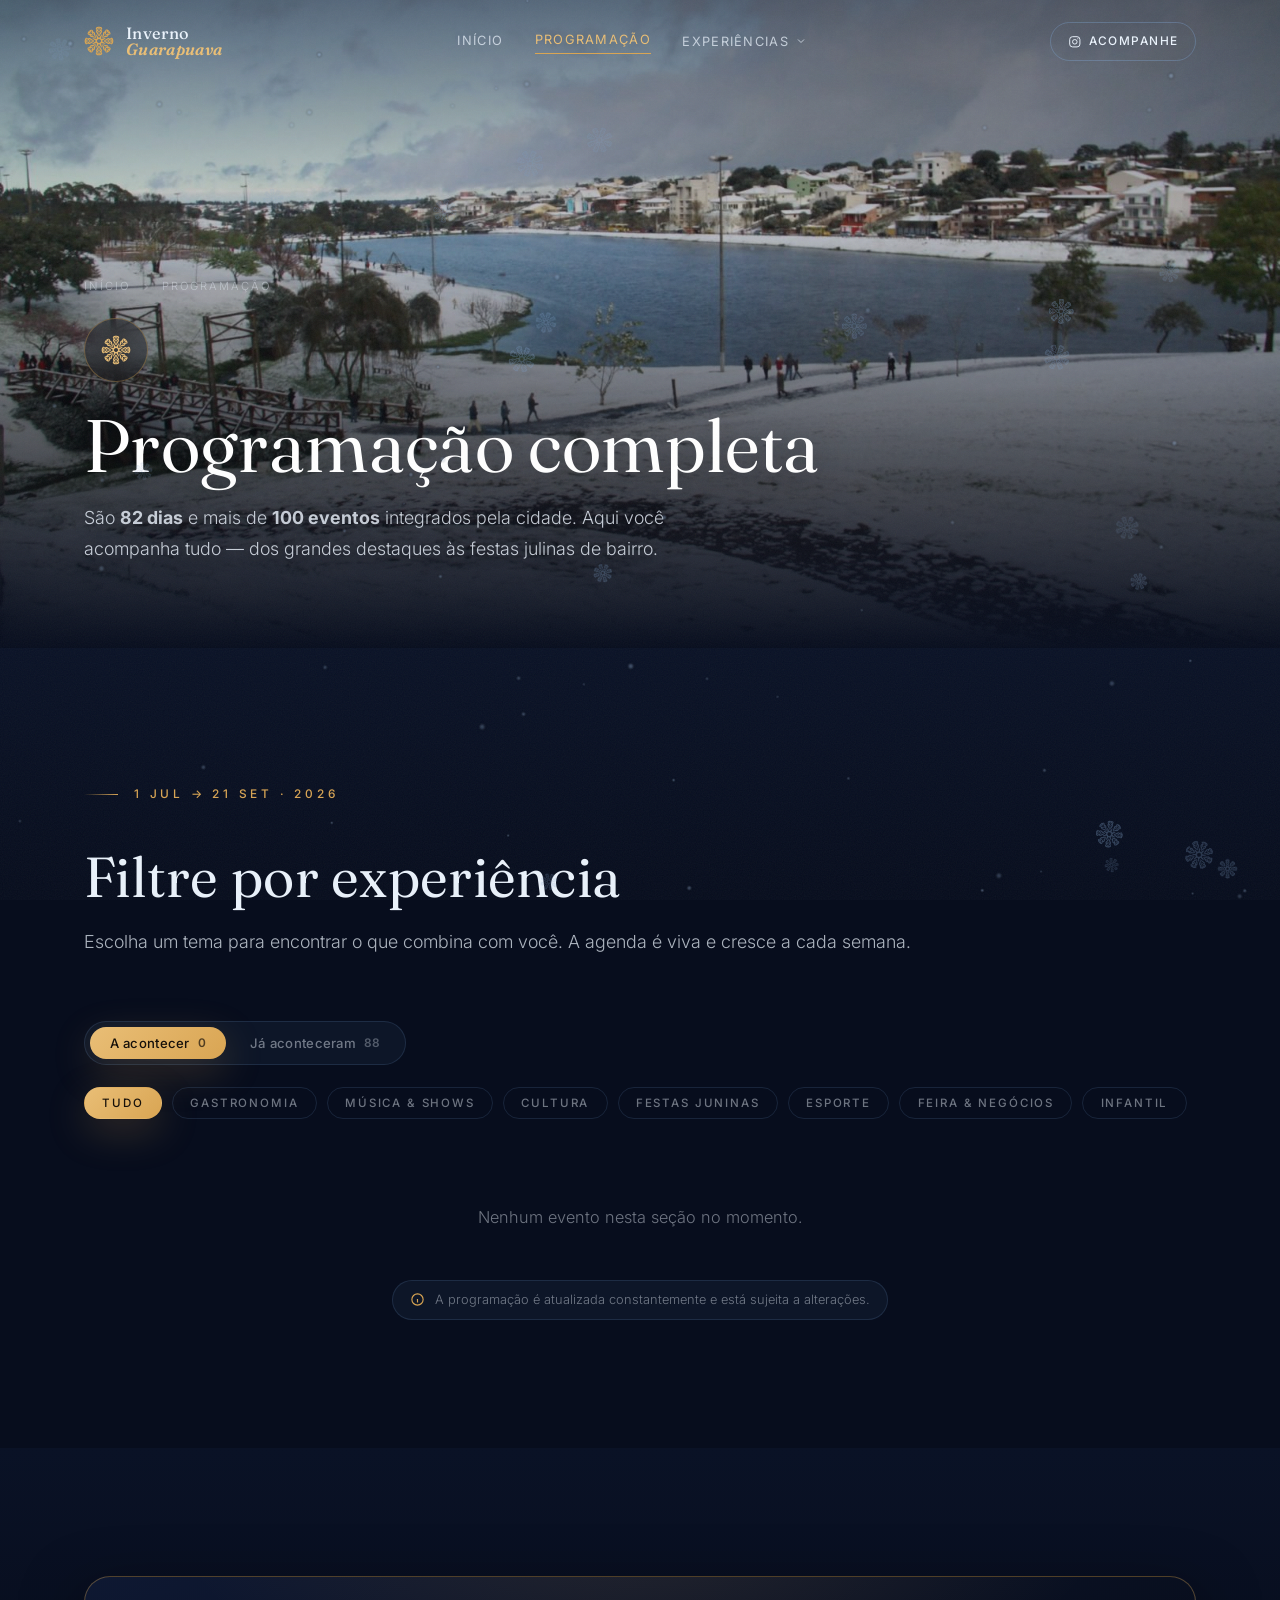
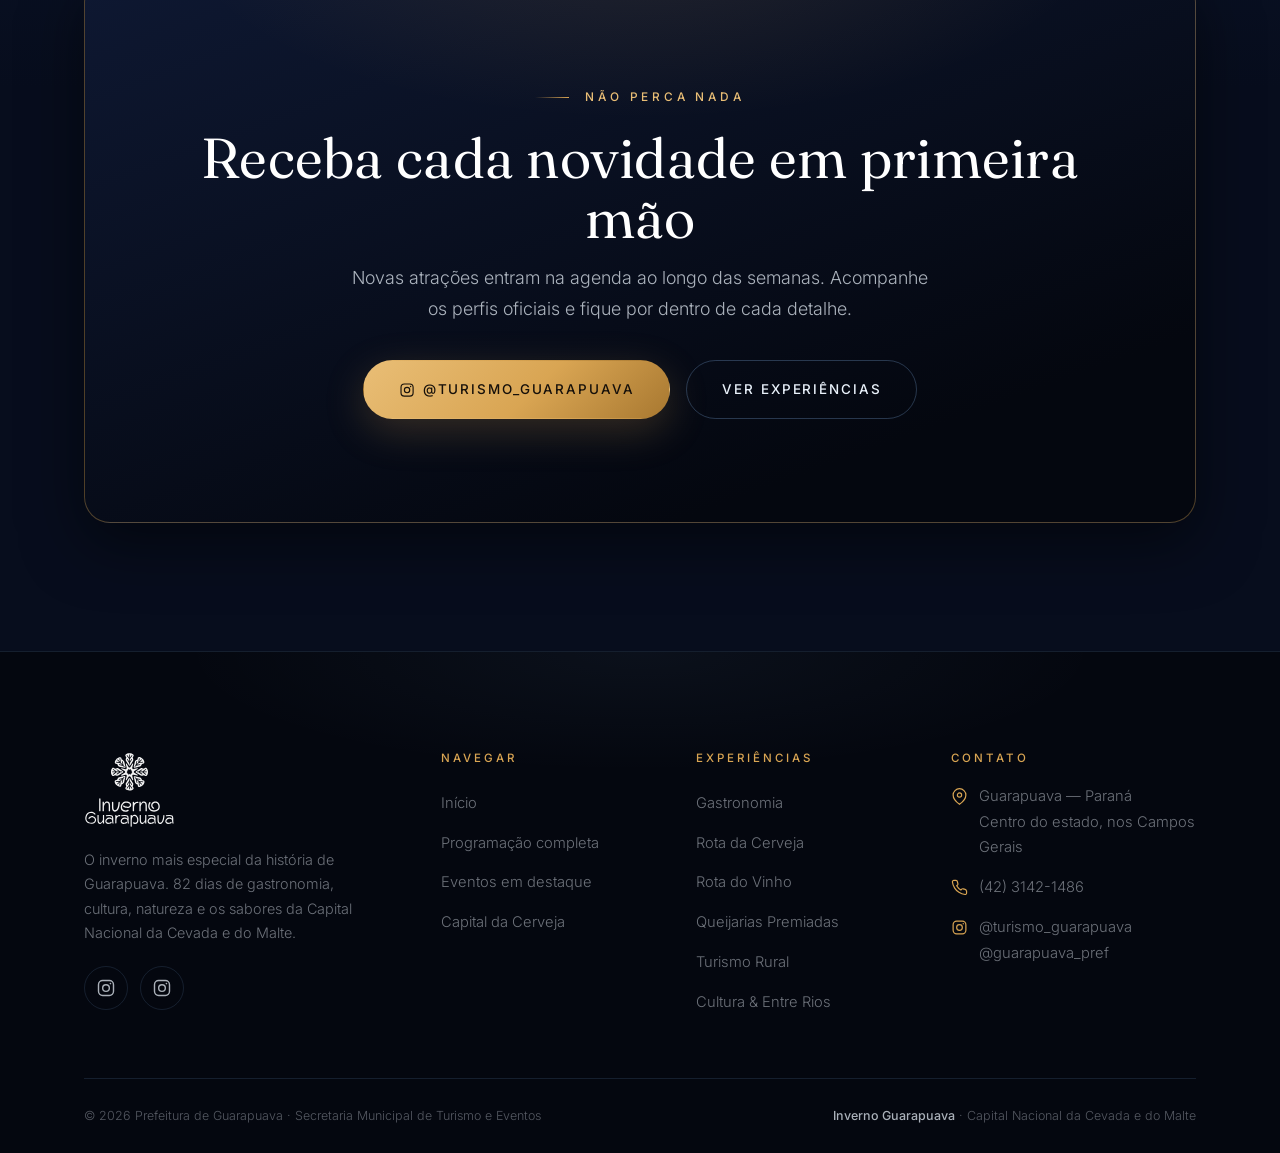
==== cronograma.html @ beda568d "Add files via upload" ====
<!DOCTYPE html>
<html lang="pt-BR">
<head>
<meta charset="UTF-8">
<meta name="viewport" content="width=device-width, initial-scale=1">
<title>Programação · Inverno Guarapuava 2026</title>
<meta name="description" content="A programação completa do Inverno Guarapuava 2026: 82 dias e +100 eventos de gastronomia, cerveja, música, cultura, esporte e festas julinas. De 1º de julho a 21 de setembro.">
<link rel="icon" type="image/png" href="assets/brand/favicon.png">
<link rel="apple-touch-icon" href="assets/brand/apple-touch-icon.png">
<link rel="preconnect" href="https://fonts.googleapis.com">
<link rel="preconnect" href="https://fonts.gstatic.com" crossorigin>
<link href="https://fonts.googleapis.com/css2?family=Fraunces:ital,opsz,wght@0,9..144,300..700;1,9..144,300..700&family=Inter:wght@300..600&display=swap" rel="stylesheet">
<link rel="stylesheet" href="assets/css/style.css">
</head>
<body data-page="cronograma">
<canvas id="snow" aria-hidden="true"></canvas>

<section class="subhero">
  <div class="bg"><img src="assets/img/hero-neve-lago.jpg" alt="Parque do Lago coberto de neve em Guarapuava"></div>
  <div class="watermark" aria-hidden="true"><span class="ic-mask" style="--m:url('../brand/snowflake-white.svg')"></span></div>
  <div class="container">
    <nav class="breadcrumb"><a href="index.html">Início</a><svg viewBox="0 0 24 24" fill="none" stroke="currentColor" stroke-width="2"><path d="M9 6l6 6-6 6"/></svg><span>Programação</span></nav>
    <div class="ic-badge"><span class="ic-mask" style="--m:url('../brand/snowflake-white.svg')"></span></div>
    <h1 class="reveal">Programação completa</h1>
    <p class="lead reveal d1">São <b>82 dias</b> e mais de <b>100 eventos</b> integrados pela cidade. Aqui você acompanha tudo — dos grandes destaques às festas julinas de bairro.</p>
  </div>
</section>

<section class="section bg-paper">
  <div class="container">
    <div class="head reveal" style="max-width:860px">
      <span class="kicker">1 jul → 21 set · 2026</span>
      <h2 class="section-title mt-s">Filtre por experiência</h2>
      <p class="lead mt-s">Escolha um tema para encontrar o que combina com você. A agenda é viva e cresce a cada semana.</p>
    </div>

    <style>
      .time-tabs{display:inline-flex;gap:5px;margin-bottom:22px;padding:5px;border:1px solid var(--line);border-radius:var(--r-pill);background:var(--glass)}
      .time-tabs button{font-family:var(--font-body);font-weight:500;font-size:.82rem;letter-spacing:.02em;padding:.62em 1.5em;border-radius:var(--r-pill);color:var(--ice-dim);transition:.3s var(--ease);display:inline-flex;align-items:center;gap:8px;white-space:nowrap}
      .time-tabs button:hover{color:var(--ice)}
      .time-tabs button.active{background:linear-gradient(135deg,var(--gold-bright),var(--gold));color:var(--gold-ink);box-shadow:var(--sh-gold)}
      .time-tabs button .cnt{font-size:.74rem;opacity:.7;font-weight:600}
      .crono-empty{display:none;text-align:center;color:var(--ice-dim);padding:48px 0 8px;font-size:1.02rem}
      .tag.t-live{background:rgba(127,203,164,.16);color:var(--pine);border-color:rgba(127,203,164,.5)}
      .tag.t-live::before{content:"";width:6px;height:6px;border-radius:50%;background:var(--pine);display:inline-block;margin-right:7px;vertical-align:middle;box-shadow:0 0 0 0 rgba(127,203,164,.6);animation:livePulse 2s infinite}
      @keyframes livePulse{0%{box-shadow:0 0 0 0 rgba(127,203,164,.5)}70%{box-shadow:0 0 0 7px rgba(127,203,164,0)}100%{box-shadow:0 0 0 0 transparent}}
      @media (max-width:560px){.time-tabs{display:flex;width:100%}.time-tabs button{flex:1;justify-content:center;padding:.7em .6em}}
      .circuito-grid{display:grid;grid-template-columns:repeat(auto-fill,minmax(258px,1fr));gap:14px;margin-top:6px}
      .circ-card{background:var(--glass);border:1px solid var(--line);border-radius:var(--r-md);padding:18px 20px;transition:.35s var(--ease)}
      .circ-card:hover{border-color:var(--line-gold);background:var(--glass-2);transform:translateY(-3px)}
      .circ-card h4{font-family:var(--font-display);font-weight:450;font-size:1.1rem;color:var(--ice);margin-bottom:11px}
      .circ-card .info{display:flex;flex-direction:column;gap:7px;font-size:.8rem;color:var(--ice-dim);line-height:1.4}
      .circ-card .info span{display:flex;gap:8px;align-items:flex-start}
      .circ-card .info svg{width:14px;height:14px;color:var(--gold);flex:none;margin-top:2px}
    </style>

    <div class="time-tabs" role="tablist" aria-label="Filtrar por período">
      <button class="active" data-when="upcoming">A acontecer <span class="cnt"></span></button>
      <button data-when="past">Já aconteceram <span class="cnt"></span></button>
    </div>

    <div class="filters reveal">
      <button class="active" data-cat="all">Tudo</button>
      <button data-cat="gastronomia">Gastronomia</button>
      <button data-cat="musica">Música &amp; Shows</button>
      <button data-cat="cultura">Cultura</button>
      <button data-cat="festa-julina">Festas Juninas</button>
      <button data-cat="esporte">Esporte</button>
      <button data-cat="feira">Feira &amp; Negócios</button>
      <button data-cat="infantil">Infantil</button>
    </div>

    <div class="events">

      <!-- ============ JUNHO ============ -->
      <div class="crono-month">
        <h3 class="month-sep reveal">Junho <span class="n">Pré-temporada</span></h3>

        <article class="event reveal" data-cat="cultura">
          <div class="date"><span class="d">27</span><span class="m">Jun</span><span class="rg">20h30</span></div>
          <div>
            <div class="tags"><span class="tag t-cultura">Cultura</span><span class="tag t-pago">Ingresso pago</span></div>
            <h3>Standup &amp; Mágica</h3>
            <p>Show de humor com mágica.</p>
            <div class="meta"><span><svg viewBox="0 0 24 24" fill="none" stroke="currentColor" stroke-width="1.8"><path d="M21 10c0 7-9 13-9 13s-9-6-9-13a9 9 0 0 1 18 0z"/><circle cx="12" cy="10" r="3"/></svg> Teatro Municipal</span><span><svg viewBox="0 0 24 24" fill="none" stroke="currentColor" stroke-width="1.8"><circle cx="12" cy="12" r="9"/><path d="M12 7v5l3 2"/></svg> 20h30 às 21h45</span></div>
          </div>
          <div class="go" aria-hidden="true"><svg viewBox="0 0 24 24" fill="none" stroke="currentColor" stroke-width="2"><path d="M5 12h14M13 6l6 6-6 6"/></svg></div>
        </article>

        <article class="event reveal" data-cat="cultura">
          <div class="date"><span class="d">28</span><span class="m">Jun</span><span class="rg">19h</span></div>
          <div>
            <div class="tags"><span class="tag t-cultura">Cultura</span><span class="tag t-pago">Ingresso pago · meia</span></div>
            <h3>Meu Brasil Brasileiro</h3>
            <p>Mostra de danças.</p>
            <div class="meta"><span><svg viewBox="0 0 24 24" fill="none" stroke="currentColor" stroke-width="1.8"><path d="M21 10c0 7-9 13-9 13s-9-6-9-13a9 9 0 0 1 18 0z"/><circle cx="12" cy="10" r="3"/></svg> Teatro Municipal</span><span><svg viewBox="0 0 24 24" fill="none" stroke="currentColor" stroke-width="1.8"><circle cx="12" cy="12" r="9"/><path d="M12 7v5l3 2"/></svg> 19h às 20h30</span></div>
          </div>
          <div class="go" aria-hidden="true"><svg viewBox="0 0 24 24" fill="none" stroke="currentColor" stroke-width="2"><path d="M5 12h14M13 6l6 6-6 6"/></svg></div>
        </article>

        <article class="event reveal" data-cat="cultura musica">
          <div class="date"><span class="d">30</span><span class="m">Jun</span><span class="rg">19h30</span></div>
          <div>
            <div class="tags"><span class="tag t-cultura">Cultura</span><span class="tag t-musica">Música</span><span class="tag t-gratis">Gratuito</span></div>
            <h3>Tributo a Chiquinha Gonzaga</h3>
            <p>Mostra de chorinho pela Orquestra de Câmara, em comemoração aos 8 anos do Teatro Municipal. Inscrição gratuita.</p>
            <div class="meta"><span><svg viewBox="0 0 24 24" fill="none" stroke="currentColor" stroke-width="1.8"><path d="M21 10c0 7-9 13-9 13s-9-6-9-13a9 9 0 0 1 18 0z"/><circle cx="12" cy="10" r="3"/></svg> Teatro Municipal</span><span><svg viewBox="0 0 24 24" fill="none" stroke="currentColor" stroke-width="1.8"><circle cx="12" cy="12" r="9"/><path d="M12 7v5l3 2"/></svg> 19h30 às 20h30</span></div>
          </div>
          <div class="go" aria-hidden="true"><svg viewBox="0 0 24 24" fill="none" stroke="currentColor" stroke-width="2"><path d="M5 12h14M13 6l6 6-6 6"/></svg></div>
        </article>
      </div>

      <!-- ============ JULHO ============ -->
      <div class="crono-month">
        <h3 class="month-sep reveal">Julho <span class="n">Abertura da temporada</span></h3>

        <article class="event reveal" data-cat="cultura">
          <div class="date"><span class="d">2</span><span class="m">Jul</span><span class="rg">19h</span></div>
          <div>
            <div class="tags"><span class="tag t-cultura">Cultura</span><span class="tag t-cultura">Exposição</span></div>
            <h3>Abertura dos Museus Satélites</h3>
            <p>Encontro dos Museus e das Bibliotecas, com museus renomados em Guarapuava. A exposição permanece por seis meses (8h–12h e 13h30–17h30).</p>
            <div class="meta"><span><svg viewBox="0 0 24 24" fill="none" stroke="currentColor" stroke-width="1.8"><path d="M21 10c0 7-9 13-9 13s-9-6-9-13a9 9 0 0 1 18 0z"/><circle cx="12" cy="10" r="3"/></svg> Sala do Antigo Fórum</span><span><svg viewBox="0 0 24 24" fill="none" stroke="currentColor" stroke-width="1.8"><circle cx="12" cy="12" r="9"/><path d="M12 7v5l3 2"/></svg> 19h às 21h</span></div>
          </div>
          <div class="go" aria-hidden="true"><svg viewBox="0 0 24 24" fill="none" stroke="currentColor" stroke-width="2"><path d="M5 12h14M13 6l6 6-6 6"/></svg></div>
        </article>

        <article class="event reveal" data-cat="cultura">
          <div class="date"><span class="d">2</span><span class="m">Jul</span><span class="rg">a 02 dez</span></div>
          <div>
            <div class="tags"><span class="tag t-cultura">Exposição</span><span class="tag t-gratis">Gratuito</span></div>
            <h3>Exposição Museu da Imagem e do Som do Paraná</h3>
            <p>Embarque em uma viagem pela memória, pela cultura e pelo audiovisual paranaense. Uma experiência que valoriza a história, preserva memórias e aproxima o público do rico patrimônio cultural do nosso Estado.</p>
            <div class="meta"><span><svg viewBox="0 0 24 24" fill="none" stroke="currentColor" stroke-width="1.8"><circle cx="12" cy="12" r="9"/><path d="M12 7v5l3 2"/></svg> 8h às 17h</span></div>
          </div>
          <div class="go" aria-hidden="true"><svg viewBox="0 0 24 24" fill="none" stroke="currentColor" stroke-width="2"><path d="M5 12h14M13 6l6 6-6 6"/></svg></div>
        </article>

        <article class="event feat reveal" data-cat="gastronomia musica">
          <div class="date"><span class="d">3</span><span class="m">Jul</span><span class="rg">a 5 jul</span></div>
          <div>
            <div class="tags"><span class="tag feat-pill">Destaque</span><span class="tag t-gastro">Gastronomia</span><span class="tag t-musica">Música</span></div>
            <h3>Festival Gastronômico</h3>
            <p>As comidas de inverno no centro da festa, com muita música. De 3 a 5 de julho.</p>
            <div class="meta"><span><svg viewBox="0 0 24 24" fill="none" stroke="currentColor" stroke-width="1.8"><path d="M21 10c0 7-9 13-9 13s-9-6-9-13a9 9 0 0 1 18 0z"/><circle cx="12" cy="10" r="3"/></svg> Centro de Eventos Cidade dos Lagos</span><span><svg viewBox="0 0 24 24" fill="none" stroke="currentColor" stroke-width="1.8"><circle cx="12" cy="12" r="9"/><path d="M12 7v5l3 2"/></svg> 08h às 22h</span></div>
          </div>
          <div class="go" aria-hidden="true"><svg viewBox="0 0 24 24" fill="none" stroke="currentColor" stroke-width="2"><path d="M5 12h14M13 6l6 6-6 6"/></svg></div>
        </article>

        <article class="event reveal" data-cat="festa-julina">
          <div class="date"><span class="d">3</span><span class="m">Jul</span></div>
          <div>
            <div class="tags"><span class="tag t-festa">Festas Juninas</span></div>
            <h3>Festas Juninas nas escolas</h3>
            <ul class="fj-list">
              <li><b>E. M. Bilíngue</b><span class="pl">festa interna · 09h</span></li>
              <li><b>E. M. Profª Benedita dos Santos</b><span class="pl">13h</span></li>
            </ul>
          </div>
        </article>

        <article class="event reveal" data-cat="feira">
          <div class="date"><span class="d">4</span><span class="m">Jul</span><span class="rg">+datas</span></div>
          <div>
            <div class="tags"><span class="tag t-feira">Feira &amp; Negócios</span></div>
            <h3>Atelier e Brechó Irisdelfane</h3>
            <p>Brechó de roupas femininas, calçados, acessórios e bijuterias. Também em 18/06, 25/06, 01/08, 08/08, 15/08 e 22/08.</p>
            <div class="meta"><span><svg viewBox="0 0 24 24" fill="none" stroke="currentColor" stroke-width="1.8"><path d="M21 10c0 7-9 13-9 13s-9-6-9-13a9 9 0 0 1 18 0z"/><circle cx="12" cy="10" r="3"/></svg> Parque do Lago</span><span><svg viewBox="0 0 24 24" fill="none" stroke="currentColor" stroke-width="1.8"><circle cx="12" cy="12" r="9"/><path d="M12 7v5l3 2"/></svg> 10h às 19h</span></div>
          </div>
          <div class="go" aria-hidden="true"><svg viewBox="0 0 24 24" fill="none" stroke="currentColor" stroke-width="2"><path d="M5 12h14M13 6l6 6-6 6"/></svg></div>
        </article>

        <article class="event reveal" data-cat="festa-julina">
          <div class="date"><span class="d">4</span><span class="m">Jul</span></div>
          <div>
            <div class="tags"><span class="tag t-festa">Festas Julinas</span></div>
            <h3>Festas Juninas nas escolas</h3>
            <ul class="fj-list">
              <li><b>E. M. Irene Guimarães Pupo</b><span class="pl">13h</span></li>
              <li><b>CMEI Santa Terezinha</b><span class="pl">Salão da Igreja Dom Bosco · 13h30</span></li>
              <li><b>E. M. Prof. Francisco Contini</b><span class="pl">13h</span></li>
              <li><b>E. M. do Campo Lidia Scheidt Curi</b><span class="pl">10h às 17h</span></li>
              <li><b>E. M. Dom Bosco</b><span class="pl">13h30</span></li>
              <li><b>E. M. Sebastião Claro de Quadros</b><span class="pl">13h</span></li>
              <li><b>Escola Enoch Tavares</b><span class="pl">13h</span></li>
              <li><b>E. M. Antonio Lustosa de Oliveira</b><span class="pl">13h</span></li>
              <li><b>CMEI Emília Dominico</b><span class="pl">13h</span></li>
            </ul>
          </div>
        </article>

        <article class="event reveal" data-cat="festa-julina">
          <div class="date"><span class="d">5</span><span class="m">Jul</span></div>
          <div>
            <div class="tags"><span class="tag t-festa">Festas Juninas</span></div>
            <h3>Festas Juninas nas escolas</h3>
            <ul class="fj-list">
              <li><b>E. M. Capitão Wagner</b><span class="pl">Salão da Igreja Divino Espírito Santo · 12h30</span></li>
              <li><b>E. M. do Campo Professor Maack</b><span class="pl">13h</span></li>
              <li><b>E. M. Francisco Peixoto de Lacerda Werneck</b><span class="pl">10h</span></li>
              <li><b>E. M. Carolina G. Franco</b><span class="pl">13h</span></li>
            </ul>
          </div>
        </article>

        <article class="event reveal" data-cat="festa-julina">
          <div class="date"><span class="d">6</span><span class="m">Jul</span></div>
          <div>
            <div class="tags"><span class="tag t-festa">Festas Juninas</span></div>
            <h3>Festas Juninas nas escolas</h3>
            <ul class="fj-list">
              <li><b>CMEI Repinho</b><span class="pl">festa interna · horário de atendimento</span></li>
            </ul>
          </div>
        </article>

        <article class="event reveal" data-cat="festa-julina">
          <div class="date"><span class="d">8</span><span class="m">Jul</span></div>
          <div>
            <div class="tags"><span class="tag t-festa">Festas Juninas</span></div>
            <h3>Festas Juninas nas escolas</h3>
            <ul class="fj-list">
              <li><b>E. M. Profª Dirce Terezinha Jaeger</b><span class="pl">07h30–11h30 e 13h–17h</span></li>
              <li><b>E. M. Profª Elcidia de Santa Maria Pereira</b><span class="pl">13h às 17h</span></li>
              <li><b>Escola Sofia Horst</b><span class="pl">festa interna · 13h30–16h30</span></li>
              <li><b>Escola Dalila H. Teixeira</b><span class="pl">festa interna</span></li>
            </ul>
          </div>
        </article>

        <article class="event reveal" data-cat="festa-julina">
          <div class="date"><span class="d">9</span><span class="m">Jul</span></div>
          <div>
            <div class="tags"><span class="tag t-festa">Festas Juninas</span></div>
            <h3>Festas Juninas nas escolas</h3>
            <ul class="fj-list">
              <li><b>CMEI Prof. Ondina do Belém</b><span class="pl">13h30</span></li>
              <li><b>E. M. Gabriel Hugo Rios</b><span class="pl">festa interna · à tarde</span></li>
              <li><b>E. M. São José</b><span class="pl">manhã 08h e tarde 13h</span></li>
              <li><b>Escola General Eurico Gaspar Dutra</b><span class="pl">Seguão · 08h e 13h</span></li>
              <li><b>Escola Hildegard Burjan</b><span class="pl">manhã 07h30 e tarde 13h</span></li>
              <li><b>Escola Manoel Moreira de Campos</b><span class="pl">13h30</span></li>
              <li><b>E. M. Prof. Pedro Itararé</b><span class="pl">13h</span></li>
              <li><b>Escola Prof. Ruy Virmond Marques</b><span class="pl">13h30</span></li>
            </ul>
          </div>
        </article>

        <article class="event reveal" data-cat="festa-julina">
          <div class="date"><span class="d">10</span><span class="m">Jul</span></div>
          <div>
            <div class="tags"><span class="tag t-festa">Festas Juninas</span></div>
            <h3>Festas Juninas nas escolas</h3>
            <ul class="fj-list">
              <li><b>CMEI João Paulo II</b><span class="pl">13h30</span></li>
              <li><b>CMEI Prof. Márcia Isabel Martinez Jacomel</b><span class="pl">Espaço Cidadão, ao lado da escola Carlita · 13h</span></li>
              <li><b>CMEI Professora Dorotil</b><span class="pl">13h</span></li>
              <li><b>CMEI Professora Laura Pacheco Bastos</b><span class="pl">13h30</span></li>
              <li><b>CMEI Xarquinho / Paulo Freire</b><span class="pl">13h</span></li>
              <li><b>Escola Conrado de Oliveira</b><span class="pl">13h</span></li>
            </ul>
          </div>
        </article>

        <article class="event reveal" data-cat="esporte cultura">
          <div class="date"><span class="d">10</span><span class="m">Jul</span><span class="rg">a 12 jul</span></div>
          <div>
            <div class="tags"><span class="tag t-cultura">Turismo</span><span class="tag t-esporte">Motociclismo</span><span class="tag t-pago">Pago (para motociclistas)</span></div>
            <h3>2º Encontro Internacional Harley-Davidson</h3>
            <p>Motociclistas de diversas regiões se reúnem em um fim de semana de integração, turismo e entretenimento: recepção aos participantes, confraternizações, passeio motociclístico, almoço e visita ao FECIN — Festival de Cervejas de Inverno, além de atrações musicais, com a Country Night com Japa Country e o show da banda Velhas Virgens. Encerramento no domingo, com a despedida dos participantes. Participação mediante inscrição, com acesso à programação e brindes exclusivos.</p>
            <div class="meta"><span><svg viewBox="0 0 24 24" fill="none" stroke="currentColor" stroke-width="1.8"><path d="M21 10c0 7-9 13-9 13s-9-6-9-13a9 9 0 0 1 18 0z"/><circle cx="12" cy="10" r="3"/></svg> Guarapuava</span><span><svg viewBox="0 0 24 24" fill="none" stroke="currentColor" stroke-width="1.8"><circle cx="12" cy="12" r="9"/><path d="M12 7v5l3 2"/></svg> 10 a 12 de julho</span></div>
          </div>
          <div class="go" aria-hidden="true"><svg viewBox="0 0 24 24" fill="none" stroke="currentColor" stroke-width="2"><path d="M5 12h14M13 6l6 6-6 6"/></svg></div>
        </article>

        <article class="event reveal" data-cat="musica cultura">
          <div class="date"><span class="d">10</span><span class="m">Jul</span><span class="rg">19h</span></div>
          <div>
            <div class="tags"><span class="tag t-musica">Música</span><span class="tag t-cultura">Cultura</span><span class="tag t-cultura">Militar</span><span class="tag t-gratis">Gratuito</span></div>
            <h3>Centenário 26º GAC — Apresentação Musical</h3>
            <p>Apresentação musical com bandas da 5ª DE e da 15ª Bda Inf Mec, em comemoração aos 100 anos do 26º GAC. Trajes necessários — militares do Exército Brasileiro: 5º Z1; outras forças/auxiliares: uniforme correspondente; civis: passeio/inverno.</p>
            <div class="meta"><span><svg viewBox="0 0 24 24" fill="none" stroke="currentColor" stroke-width="1.8"><path d="M21 10c0 7-9 13-9 13s-9-6-9-13a9 9 0 0 1 18 0z"/><circle cx="12" cy="10" r="3"/></svg> Teatro Municipal Marina Karam Primak</span><span><svg viewBox="0 0 24 24" fill="none" stroke="currentColor" stroke-width="1.8"><circle cx="12" cy="12" r="9"/><path d="M12 7v5l3 2"/></svg> 19h</span></div>
          </div>
          <div class="go" aria-hidden="true"><svg viewBox="0 0 24 24" fill="none" stroke="currentColor" stroke-width="2"><path d="M5 12h14M13 6l6 6-6 6"/></svg></div>
        </article>

        <article class="event reveal" data-cat="cultura">
          <div class="date"><span class="d">11</span><span class="m">Jul</span><span class="rg">10h30</span></div>
          <div>
            <div class="tags"><span class="tag t-cultura">Cultura</span><span class="tag t-cultura">Militar</span><span class="tag t-gratis">Gratuito</span></div>
            <h3>Centenário 26º GAC — Cerimônia de Formatura</h3>
            <p>Cerimônia de formatura em comemoração aos 100 anos do 26º GAC. Trajes necessários — militares do Exército Brasileiro: 9º B2; outras forças/auxiliares: uniforme correspondente; civis: esporte.</p>
            <div class="meta"><span><svg viewBox="0 0 24 24" fill="none" stroke="currentColor" stroke-width="1.8"><path d="M21 10c0 7-9 13-9 13s-9-6-9-13a9 9 0 0 1 18 0z"/><circle cx="12" cy="10" r="3"/></svg> Pátio Marechal Mallet — 26º GAC</span><span><svg viewBox="0 0 24 24" fill="none" stroke="currentColor" stroke-width="1.8"><circle cx="12" cy="12" r="9"/><path d="M12 7v5l3 2"/></svg> 10h30</span></div>
          </div>
          <div class="go" aria-hidden="true"><svg viewBox="0 0 24 24" fill="none" stroke="currentColor" stroke-width="2"><path d="M5 12h14M13 6l6 6-6 6"/></svg></div>
        </article>

        <article class="event reveal" data-cat="festa-julina">
          <div class="date"><span class="d">11</span><span class="m">Jul</span></div>
          <div>
            <div class="tags"><span class="tag t-festa">Festas Julinas</span></div>
            <h3>Festas Juninas nas escolas</h3>
            <ul class="fj-list">
              <li><b>Escola Maria de Jesus Taques</b><span class="pl">13h30</span></li>
              <li><b>CMEI Elza Rosa Carollo Silvestri</b><span class="pl">Bairro 2000 · 13h</span></li>
              <li><b>CMEI João Maria de Agostinho</b><span class="pl">Rua Saturnino Varela, 631 · 13h30</span></li>
              <li><b>CMEI Princesinha</b><span class="pl">Salão da Igreja Sant'Ana · 13h30</span></li>
              <li><b>CMEI Retiro Feliz</b><span class="pl">Rua Profª Francisca Krzesinski, 5750 · 10h30</span></li>
              <li><b>E. M. Dr. Roberto Cunha e Silva</b><span class="pl">13h</span></li>
            </ul>
          </div>
        </article>

        <article class="event reveal" data-cat="festa-julina">
          <div class="date"><span class="d">11</span><span class="m">Jul</span><span class="rg">14h</span></div>
          <div>
            <div class="tags"><span class="tag t-festa">Festa Junina</span><span class="tag t-gratis">Beneficente</span></div>
            <h3>Festa Julina do 16º Batalhão da PM</h3>
            <p>Arrecadação de fundos para a formatura do CFP.</p>
            <div class="meta"><span><svg viewBox="0 0 24 24" fill="none" stroke="currentColor" stroke-width="1.8"><path d="M21 10c0 7-9 13-9 13s-9-6-9-13a9 9 0 0 1 18 0z"/><circle cx="12" cy="10" r="3"/></svg> Morro Alto</span><span><svg viewBox="0 0 24 24" fill="none" stroke="currentColor" stroke-width="1.8"><circle cx="12" cy="12" r="9"/><path d="M12 7v5l3 2"/></svg> 14h às 20h</span></div>
          </div>
          <div class="go" aria-hidden="true"><svg viewBox="0 0 24 24" fill="none" stroke="currentColor" stroke-width="2"><path d="M5 12h14M13 6l6 6-6 6"/></svg></div>
        </article>

        <article class="event feat reveal" data-cat="gastronomia musica">
          <div class="date"><span class="d">11</span><span class="m">Jul</span><span class="rg">e 12 jul</span></div>
          <div>
            <div class="tags"><span class="tag feat-pill">Destaque</span><span class="tag t-cerveja">Cerveja</span><span class="tag t-musica">Música</span></div>
            <h3>FECIN · Festival de Cervejas de Inverno</h3>
            <p>As cervejarias artesanais reunidas para celebrar a Capital Nacional da Cevada e do Malte. Estilos premiados e muita música. Dias 11 e 12 de julho.</p>
            <div class="meta"><span><svg viewBox="0 0 24 24" fill="none" stroke="currentColor" stroke-width="1.8"><path d="M21 10c0 7-9 13-9 13s-9-6-9-13a9 9 0 0 1 18 0z"/><circle cx="12" cy="10" r="3"/></svg> Centro de Eventos Cidade dos Lagos</span><span><svg viewBox="0 0 24 24" fill="none" stroke="currentColor" stroke-width="1.8"><circle cx="12" cy="12" r="9"/><path d="M12 7v5l3 2"/></svg> 15h à 00h</span></div>
          </div>
          <div class="go" aria-hidden="true"><svg viewBox="0 0 24 24" fill="none" stroke="currentColor" stroke-width="2"><path d="M5 12h14M13 6l6 6-6 6"/></svg></div>
        </article>

        <article class="event reveal" data-cat="musica infantil">
          <div class="date"><span class="d">11</span><span class="m">Jul</span><span class="rg">16h</span></div>
          <div>
            <div class="tags"><span class="tag t-musica">Música</span><span class="tag t-infantil">Infantil</span><span class="tag t-pago">Blueticket</span></div>
            <h3>Aventura Congelante — O Legado</h3>
            <p>Musical infantil. Ingresso solidário com 1 kg de alimento dá desconto.</p>
            <div class="meta"><span><svg viewBox="0 0 24 24" fill="none" stroke="currentColor" stroke-width="1.8"><path d="M21 10c0 7-9 13-9 13s-9-6-9-13a9 9 0 0 1 18 0z"/><circle cx="12" cy="10" r="3"/></svg> Anfiteatro da UTFPR — Cidade dos Lagos</span><span><svg viewBox="0 0 24 24" fill="none" stroke="currentColor" stroke-width="1.8"><circle cx="12" cy="12" r="9"/><path d="M12 7v5l3 2"/></svg> 16h às 17h30</span></div>
          </div>
          <div class="go" aria-hidden="true"><svg viewBox="0 0 24 24" fill="none" stroke="currentColor" stroke-width="2"><path d="M5 12h14M13 6l6 6-6 6"/></svg></div>
        </article>

        <article class="event reveal" data-cat="musica">
          <div class="date"><span class="d">11</span><span class="m">Jul</span><span class="rg">20h</span></div>
          <div>
            <div class="tags"><span class="tag t-musica">Música</span><span class="tag t-pago">Blueticket / Mantovani</span></div>
            <h3>Abba Experience</h3>
            <p>Tributo ao ABBA. Ingresso solidário com 1 kg de alimento dá desconto.</p>
            <div class="meta"><span><svg viewBox="0 0 24 24" fill="none" stroke="currentColor" stroke-width="1.8"><path d="M21 10c0 7-9 13-9 13s-9-6-9-13a9 9 0 0 1 18 0z"/><circle cx="12" cy="10" r="3"/></svg> Anfiteatro da UTFPR — Cidade dos Lagos</span><span><svg viewBox="0 0 24 24" fill="none" stroke="currentColor" stroke-width="1.8"><circle cx="12" cy="12" r="9"/><path d="M12 7v5l3 2"/></svg> 20h às 21h30</span></div>
          </div>
          <div class="go" aria-hidden="true"><svg viewBox="0 0 24 24" fill="none" stroke="currentColor" stroke-width="2"><path d="M5 12h14M13 6l6 6-6 6"/></svg></div>
        </article>

        <article class="event reveal" data-cat="esporte">
          <div class="date"><span class="d">12</span><span class="m">Jul</span><span class="rg">8h</span></div>
          <div>
            <div class="tags"><span class="tag t-esporte">Esporte</span><span class="tag t-pago">Inscrição R$ 80</span></div>
            <h3>2ª Corrida Santa Maria Run</h3>
            <p>Corrida de rua. 50% de desconto para 60+ e PCD; categoria Kids gratuita (70 vagas).</p>
            <div class="meta"><span><svg viewBox="0 0 24 24" fill="none" stroke="currentColor" stroke-width="1.8"><path d="M21 10c0 7-9 13-9 13s-9-6-9-13a9 9 0 0 1 18 0z"/><circle cx="12" cy="10" r="3"/></svg> Cidade dos Lagos</span><span><svg viewBox="0 0 24 24" fill="none" stroke="currentColor" stroke-width="1.8"><circle cx="12" cy="12" r="9"/><path d="M12 7v5l3 2"/></svg> 08h às 12h</span></div>
          </div>
          <div class="go" aria-hidden="true"><svg viewBox="0 0 24 24" fill="none" stroke="currentColor" stroke-width="2"><path d="M5 12h14M13 6l6 6-6 6"/></svg></div>
        </article>

        <article class="event reveal" data-cat="festa-julina">
          <div class="date"><span class="d">12</span><span class="m">Jul</span></div>
          <div>
            <div class="tags"><span class="tag t-festa">Festas Julinas</span></div>
            <h3>Festas Juninas nas escolas</h3>
            <ul class="fj-list">
              <li><b>E. M. Abílio Fabriciano de Oliveira</b><span class="pl">12h</span></li>
              <li><b>CMEI Izabel de Oliveira Pacheco</b><span class="pl">13h</span></li>
              <li><b>CMEI Julita Julia</b><span class="pl">13h</span></li>
              <li><b>E. M. Profª Carmen Teixeira Cordeiro</b><span class="pl">Pátio da Escola · 12h</span></li>
            </ul>
          </div>
        </article>

        <article class="event reveal" data-cat="cultura">
          <div class="date"><span class="d">13</span><span class="m">Jul</span><span class="rg">a 14 ago</span></div>
          <div>
            <div class="tags"><span class="tag t-cultura">Exposição</span><span class="tag t-gratis">Gratuito</span></div>
            <h3>Exposição Antigas Tecnologias</h3>
            <p>De 13 de julho a 14 de agosto, de segunda a sexta-feira. Entrada gratuita.</p>
            <div class="meta"><span><svg viewBox="0 0 24 24" fill="none" stroke="currentColor" stroke-width="1.8"><path d="M21 10c0 7-9 13-9 13s-9-6-9-13a9 9 0 0 1 18 0z"/><circle cx="12" cy="10" r="3"/></svg> Rua Visconde de Guarapuava, 288 — Centro</span><span><svg viewBox="0 0 24 24" fill="none" stroke="currentColor" stroke-width="1.8"><circle cx="12" cy="12" r="9"/><path d="M12 7v5l3 2"/></svg> 09h às 18h</span></div>
          </div>
          <div class="go" aria-hidden="true"><svg viewBox="0 0 24 24" fill="none" stroke="currentColor" stroke-width="2"><path d="M5 12h14M13 6l6 6-6 6"/></svg></div>
        </article>

        <article class="event reveal" data-cat="cultura infantil">
          <div class="date"><span class="d">13</span><span class="m">Jul</span><span class="rg">a 24 jul</span></div>
          <div>
            <div class="tags"><span class="tag t-cultura">Cultura</span><span class="tag t-gratis">Gratuito</span></div>
            <h3>Arte em Família</h3>
            <p>Oficinas culturais na Biblioteca Municipal e no Centro de Artes. De 13 a 24 de julho. Entrada gratuita.</p>
            <div class="meta"><span><svg viewBox="0 0 24 24" fill="none" stroke="currentColor" stroke-width="1.8"><path d="M21 10c0 7-9 13-9 13s-9-6-9-13a9 9 0 0 1 18 0z"/><circle cx="12" cy="10" r="3"/></svg> Biblioteca Municipal Padre Ruiz de Montoya e Centro de Artes</span><span><svg viewBox="0 0 24 24" fill="none" stroke="currentColor" stroke-width="1.8"><circle cx="12" cy="12" r="9"/><path d="M12 7v5l3 2"/></svg> 14h às 15h30</span></div>
          </div>
          <div class="go" aria-hidden="true"><svg viewBox="0 0 24 24" fill="none" stroke="currentColor" stroke-width="2"><path d="M5 12h14M13 6l6 6-6 6"/></svg></div>
        </article>

        <article class="event reveal" data-cat="infantil cultura">
          <div class="date"><span class="d">13</span><span class="m">Jul</span><span class="rg">e 14 jul</span></div>
          <div>
            <div class="tags"><span class="tag t-infantil">Infantil</span><span class="tag t-gratis">Gratuito</span></div>
            <h3>Férias no Museu Histórico de Entre Rios</h3>
            <p>Atividades de férias para a criançada, em 13 e 14 de julho. Inscrições gratuitas.</p>
            <div class="meta"><span><svg viewBox="0 0 24 24" fill="none" stroke="currentColor" stroke-width="1.8"><path d="M21 10c0 7-9 13-9 13s-9-6-9-13a9 9 0 0 1 18 0z"/><circle cx="12" cy="10" r="3"/></svg> Museu Histórico de Entre Rios — Colônia Vitória</span><span><svg viewBox="0 0 24 24" fill="none" stroke="currentColor" stroke-width="1.8"><circle cx="12" cy="12" r="9"/><path d="M12 7v5l3 2"/></svg> 13h30 às 17h</span></div>
          </div>
          <div class="go" aria-hidden="true"><svg viewBox="0 0 24 24" fill="none" stroke="currentColor" stroke-width="2"><path d="M5 12h14M13 6l6 6-6 6"/></svg></div>
        </article>

        <article class="event reveal" data-cat="infantil">
          <div class="date"><span class="d">14</span><span class="m">Jul</span><span class="rg">e 15 jul</span></div>
          <div>
            <div class="tags"><span class="tag t-infantil">Infantil</span><span class="tag t-gratis">Gratuito</span></div>
            <h3>Férias em Movimento — Parque da Ucrânia</h3>
            <p>Recreação gratuita da Prefeitura, com brincadeiras, jogos e atividades recreativas para crianças e famílias.</p>
            <div class="meta"><span><svg viewBox="0 0 24 24" fill="none" stroke="currentColor" stroke-width="1.8"><path d="M21 10c0 7-9 13-9 13s-9-6-9-13a9 9 0 0 1 18 0z"/><circle cx="12" cy="10" r="3"/></svg> Parque da Ucrânia</span><span><svg viewBox="0 0 24 24" fill="none" stroke="currentColor" stroke-width="1.8"><circle cx="12" cy="12" r="9"/><path d="M12 7v5l3 2"/></svg> 13h às 17h</span></div>
          </div>
          <div class="go" aria-hidden="true"><svg viewBox="0 0 24 24" fill="none" stroke="currentColor" stroke-width="2"><path d="M5 12h14M13 6l6 6-6 6"/></svg></div>
        </article>

        <article class="event reveal" data-cat="feira">
          <div class="date"><span class="d">15</span><span class="m">Jul</span><span class="rg">e 16 jul</span></div>
          <div>
            <div class="tags"><span class="tag t-feira">Feira &amp; Negócios</span><span class="tag t-gratis">Gratuito</span></div>
            <h3>Dia de Negócios — CooperAliança</h3>
            <p>Dois dias de oportunidades, condições especiais, networking, palestras e muito conhecimento para fortalecer o seu negócio.</p>
            <div class="meta"><span><svg viewBox="0 0 24 24" fill="none" stroke="currentColor" stroke-width="1.8"><path d="M21 10c0 7-9 13-9 13s-9-6-9-13a9 9 0 0 1 18 0z"/><circle cx="12" cy="10" r="3"/></svg> CooperAliança</span><span><svg viewBox="0 0 24 24" fill="none" stroke="currentColor" stroke-width="1.8"><circle cx="12" cy="12" r="9"/><path d="M12 7v5l3 2"/></svg> 08h às 17h</span></div>
          </div>
          <div class="go" aria-hidden="true"><svg viewBox="0 0 24 24" fill="none" stroke="currentColor" stroke-width="2"><path d="M5 12h14M13 6l6 6-6 6"/></svg></div>
        </article>

        <article class="event reveal" data-cat="cultura musica">
          <div class="date"><span class="d">16</span><span class="m">Jul</span><span class="rg">19h</span></div>
          <div>
            <div class="tags"><span class="tag t-cultura">Cultura</span><span class="tag t-musica">Música</span></div>
            <h3>3º Encontro de Gerações da Música Gaúcha</h3>
            <p>Homenagem a nomes da música gaúcha, com cultura, música e turismo.</p>
            <div class="meta"><span><svg viewBox="0 0 24 24" fill="none" stroke="currentColor" stroke-width="1.8"><path d="M21 10c0 7-9 13-9 13s-9-6-9-13a9 9 0 0 1 18 0z"/><circle cx="12" cy="10" r="3"/></svg> Teatro Municipal Marina Karam</span><span><svg viewBox="0 0 24 24" fill="none" stroke="currentColor" stroke-width="1.8"><circle cx="12" cy="12" r="9"/><path d="M12 7v5l3 2"/></svg> 19h às 21h30</span></div>
          </div>
          <div class="go" aria-hidden="true"><svg viewBox="0 0 24 24" fill="none" stroke="currentColor" stroke-width="2"><path d="M5 12h14M13 6l6 6-6 6"/></svg></div>
        </article>

        <article class="event reveal" data-cat="infantil">
          <div class="date"><span class="d">17</span><span class="m">Jul</span><span class="rg">e 18 jul</span></div>
          <div>
            <div class="tags"><span class="tag t-infantil">Infantil</span><span class="tag t-gratis">Gratuito</span></div>
            <h3>Férias em Movimento — Parque das Crianças</h3>
            <p>Recreação gratuita da Prefeitura, com brincadeiras, jogos e atividades recreativas para crianças e famílias.</p>
            <div class="meta"><span><svg viewBox="0 0 24 24" fill="none" stroke="currentColor" stroke-width="1.8"><path d="M21 10c0 7-9 13-9 13s-9-6-9-13a9 9 0 0 1 18 0z"/><circle cx="12" cy="10" r="3"/></svg> Parque das Crianças</span><span><svg viewBox="0 0 24 24" fill="none" stroke="currentColor" stroke-width="1.8"><circle cx="12" cy="12" r="9"/><path d="M12 7v5l3 2"/></svg> 13h às 17h</span></div>
          </div>
          <div class="go" aria-hidden="true"><svg viewBox="0 0 24 24" fill="none" stroke="currentColor" stroke-width="2"><path d="M5 12h14M13 6l6 6-6 6"/></svg></div>
        </article>

        <article class="event reveal" data-cat="cultura musica">
          <div class="date"><span class="d">18</span><span class="m">Jul</span><span class="rg">17h</span></div>
          <div>
            <div class="tags"><span class="tag t-cultura">Religioso</span><span class="tag t-musica">Show</span><span class="tag t-gratis">Gratuito · 1 kg de alimento</span></div>
            <h3>Missa de 60 anos da Diocese &amp; Show com Padre Reginaldo Manzotti</h3>
            <p>Celebração dos 60 anos da Diocese de Guarapuava, com show do Padre Reginaldo Manzotti. Entrada gratuita, com coleta de 1 kg de alimento não perecível para doação.</p>
            <div class="meta"><span><svg viewBox="0 0 24 24" fill="none" stroke="currentColor" stroke-width="1.8"><path d="M21 10c0 7-9 13-9 13s-9-6-9-13a9 9 0 0 1 18 0z"/><circle cx="12" cy="10" r="3"/></svg> Centro de Eventos Cidade dos Lagos</span><span><svg viewBox="0 0 24 24" fill="none" stroke="currentColor" stroke-width="1.8"><circle cx="12" cy="12" r="9"/><path d="M12 7v5l3 2"/></svg> 17h</span></div>
          </div>
          <div class="go" aria-hidden="true"><svg viewBox="0 0 24 24" fill="none" stroke="currentColor" stroke-width="2"><path d="M5 12h14M13 6l6 6-6 6"/></svg></div>
        </article>

        <article class="event reveal" data-cat="esporte musica">
          <div class="date"><span class="d">18</span><span class="m">Jul</span><span class="rg">sáb e dom</span></div>
          <div>
            <div class="tags"><span class="tag t-esporte">Esporte</span><span class="tag t-musica">Música</span></div>
            <h3>BMX Jam das Cerejeiras</h3>
            <p>BMX, bikes urbanas, manobras, exposição, música e confraternização. Sábado e domingo.</p>
            <div class="meta"><span><svg viewBox="0 0 24 24" fill="none" stroke="currentColor" stroke-width="1.8"><path d="M21 10c0 7-9 13-9 13s-9-6-9-13a9 9 0 0 1 18 0z"/><circle cx="12" cy="10" r="3"/></svg> Parque do Lago</span><span><svg viewBox="0 0 24 24" fill="none" stroke="currentColor" stroke-width="1.8"><circle cx="12" cy="12" r="9"/><path d="M12 7v5l3 2"/></svg> 09h às 18h</span></div>
          </div>
          <div class="go" aria-hidden="true"><svg viewBox="0 0 24 24" fill="none" stroke="currentColor" stroke-width="2"><path d="M5 12h14M13 6l6 6-6 6"/></svg></div>
        </article>

        <article class="event reveal" data-cat="infantil">
          <div class="date"><span class="d">20</span><span class="m">Jul</span><span class="rg">e 21 jul</span></div>
          <div>
            <div class="tags"><span class="tag t-infantil">Infantil</span><span class="tag t-gratis">Gratuito</span></div>
            <h3>Férias em Movimento — Parque do Lago</h3>
            <p>Recreação gratuita da Prefeitura, com brincadeiras, jogos e atividades recreativas para crianças e famílias.</p>
            <div class="meta"><span><svg viewBox="0 0 24 24" fill="none" stroke="currentColor" stroke-width="1.8"><path d="M21 10c0 7-9 13-9 13s-9-6-9-13a9 9 0 0 1 18 0z"/><circle cx="12" cy="10" r="3"/></svg> Parque do Lago</span><span><svg viewBox="0 0 24 24" fill="none" stroke="currentColor" stroke-width="1.8"><circle cx="12" cy="12" r="9"/><path d="M12 7v5l3 2"/></svg> 13h às 17h</span></div>
          </div>
          <div class="go" aria-hidden="true"><svg viewBox="0 0 24 24" fill="none" stroke="currentColor" stroke-width="2"><path d="M5 12h14M13 6l6 6-6 6"/></svg></div>
        </article>

        <article class="event reveal" data-cat="infantil">
          <div class="date"><span class="d">22</span><span class="m">Jul</span><span class="rg">e 23 jul</span></div>
          <div>
            <div class="tags"><span class="tag t-infantil">Infantil</span><span class="tag t-gratis">Gratuito</span></div>
            <h3>Férias em Movimento — Parque do Jordão</h3>
            <p>Recreação gratuita da Prefeitura, com brincadeiras, jogos e atividades recreativas para crianças e famílias.</p>
            <div class="meta"><span><svg viewBox="0 0 24 24" fill="none" stroke="currentColor" stroke-width="1.8"><path d="M21 10c0 7-9 13-9 13s-9-6-9-13a9 9 0 0 1 18 0z"/><circle cx="12" cy="10" r="3"/></svg> Parque do Jordão</span><span><svg viewBox="0 0 24 24" fill="none" stroke="currentColor" stroke-width="1.8"><circle cx="12" cy="12" r="9"/><path d="M12 7v5l3 2"/></svg> 13h às 17h</span></div>
          </div>
          <div class="go" aria-hidden="true"><svg viewBox="0 0 24 24" fill="none" stroke="currentColor" stroke-width="2"><path d="M5 12h14M13 6l6 6-6 6"/></svg></div>
        </article>

        <article class="event reveal" data-cat="cultura">
          <div class="date"><span class="d">24</span><span class="m">Jul</span><span class="rg">18h</span></div>
          <div>
            <div class="tags"><span class="tag t-cultura">Cultura</span><span class="tag t-gratis">Gratuito</span></div>
            <h3>Histórias da imigração alemã no Brasil</h3>
            <p>Sessões em português e alemão, às 18h, 19h e 20h. Inscrições gratuitas.</p>
            <div class="meta"><span><svg viewBox="0 0 24 24" fill="none" stroke="currentColor" stroke-width="1.8"><path d="M21 10c0 7-9 13-9 13s-9-6-9-13a9 9 0 0 1 18 0z"/><circle cx="12" cy="10" r="3"/></svg> Museu Histórico de Entre Rios</span><span><svg viewBox="0 0 24 24" fill="none" stroke="currentColor" stroke-width="1.8"><circle cx="12" cy="12" r="9"/><path d="M12 7v5l3 2"/></svg> 18h, 19h e 20h</span></div>
          </div>
          <div class="go" aria-hidden="true"><svg viewBox="0 0 24 24" fill="none" stroke="currentColor" stroke-width="2"><path d="M5 12h14M13 6l6 6-6 6"/></svg></div>
        </article>

        <article class="event reveal" data-cat="infantil">
          <div class="date"><span class="d">24</span><span class="m">Jul</span><span class="rg">e 25 jul</span></div>
          <div>
            <div class="tags"><span class="tag t-infantil">Infantil</span><span class="tag t-gratis">Gratuito</span></div>
            <h3>Férias em Movimento — Parque das Araucárias</h3>
            <p>Recreação gratuita da Prefeitura, com brincadeiras, jogos e atividades recreativas para crianças e famílias.</p>
            <div class="meta"><span><svg viewBox="0 0 24 24" fill="none" stroke="currentColor" stroke-width="1.8"><path d="M21 10c0 7-9 13-9 13s-9-6-9-13a9 9 0 0 1 18 0z"/><circle cx="12" cy="10" r="3"/></svg> Parque das Araucárias</span><span><svg viewBox="0 0 24 24" fill="none" stroke="currentColor" stroke-width="1.8"><circle cx="12" cy="12" r="9"/><path d="M12 7v5l3 2"/></svg> 13h às 17h</span></div>
          </div>
          <div class="go" aria-hidden="true"><svg viewBox="0 0 24 24" fill="none" stroke="currentColor" stroke-width="2"><path d="M5 12h14M13 6l6 6-6 6"/></svg></div>
        </article>

        <article class="event reveal" data-cat="cultura">
          <div class="date"><span class="d">25</span><span class="m">Jul</span><span class="rg">15h</span></div>
          <div>
            <div class="tags"><span class="tag t-cultura">Beneficente</span><span class="tag t-pago">Ingresso pago</span></div>
            <h3>Café pela Vida</h3>
            <p>Ação filantrópica.</p>
            <div class="meta"><span><svg viewBox="0 0 24 24" fill="none" stroke="currentColor" stroke-width="1.8"><path d="M21 10c0 7-9 13-9 13s-9-6-9-13a9 9 0 0 1 18 0z"/><circle cx="12" cy="10" r="3"/></svg> Cidade dos Lagos</span><span><svg viewBox="0 0 24 24" fill="none" stroke="currentColor" stroke-width="1.8"><circle cx="12" cy="12" r="9"/><path d="M12 7v5l3 2"/></svg> 15h às 23h</span></div>
          </div>
          <div class="go" aria-hidden="true"><svg viewBox="0 0 24 24" fill="none" stroke="currentColor" stroke-width="2"><path d="M5 12h14M13 6l6 6-6 6"/></svg></div>
        </article>

        <article class="event reveal" data-cat="cultura gastronomia">
          <div class="date"><span class="d">25</span><span class="m">Jul</span><span class="rg">16h</span></div>
          <div>
            <div class="tags"><span class="tag t-cultura">Cultura</span><span class="tag t-gastro">Gastronomia</span></div>
            <h3>Desafios Culturais 2026 — Saberes dos Avós</h3>
            <p>Livro de Resgate de Memórias: envie uma receita especial da sua família e, se quiser, a história por trás dela. No dia, uma tarde com café colonial e os pratos selecionados preparados e servidos na comunidade.</p>
            <div class="meta"><span><svg viewBox="0 0 24 24" fill="none" stroke="currentColor" stroke-width="1.8"><path d="M21 10c0 7-9 13-9 13s-9-6-9-13a9 9 0 0 1 18 0z"/><circle cx="12" cy="10" r="3"/></svg> Comunidade dos Gramados — Distrito da Palmeirinha</span><span><svg viewBox="0 0 24 24" fill="none" stroke="currentColor" stroke-width="1.8"><circle cx="12" cy="12" r="9"/><path d="M12 7v5l3 2"/></svg> 16h</span></div>
          </div>
          <div class="go" aria-hidden="true"><svg viewBox="0 0 24 24" fill="none" stroke="currentColor" stroke-width="2"><path d="M5 12h14M13 6l6 6-6 6"/></svg></div>
        </article>

        <article class="event reveal" data-cat="cultura musica">
          <div class="date"><span class="d">25</span><span class="m">Jul</span><span class="rg">e 26 jul</span></div>
          <div>
            <div class="tags"><span class="tag t-cultura">Exposição</span><span class="tag t-musica">Música</span><span class="tag t-gratis">Gratuito</span></div>
            <h3>TRAKTORFEST 2026</h3>
            <p>O evento mais bruto da região, para toda a família: exposição de +100 tratores antigos, música ao vivo, praça de alimentação farta e a etapa oficial Trekker Trek.</p>
            <div class="meta"><span><svg viewBox="0 0 24 24" fill="none" stroke="currentColor" stroke-width="1.8"><path d="M21 10c0 7-9 13-9 13s-9-6-9-13a9 9 0 0 1 18 0z"/><circle cx="12" cy="10" r="3"/></svg> Centro de Eventos Agrária — Colônia Vitória, Entre Rios</span><span><svg viewBox="0 0 24 24" fill="none" stroke="currentColor" stroke-width="1.8"><circle cx="12" cy="12" r="9"/><path d="M12 7v5l3 2"/></svg> 25 e 26 de julho</span></div>
          </div>
          <div class="go" aria-hidden="true"><svg viewBox="0 0 24 24" fill="none" stroke="currentColor" stroke-width="2"><path d="M5 12h14M13 6l6 6-6 6"/></svg></div>
        </article>

        <article class="event reveal" data-cat="cultura esporte">
          <div class="date"><span class="d">25</span><span class="m">Jul</span><span class="rg">e 26 jul</span></div>
          <div>
            <div class="tags"><span class="tag t-cultura">Turismo</span><span class="tag t-cultura">Religioso</span><span class="tag t-pago">Ingresso pago</span></div>
            <h3>Caminho de Belém</h3>
            <p>Peregrinação de 42,7 km em 2 dias, unindo fé e turismo religioso. Inscrições na Secretaria da Catedral, com plantões da equipe do Caminho de Belém na área externa da Catedral após as missas. Além de fortalecer a fé, o Caminho de Belém valoriza as paisagens de Guarapuava, impulsiona o turismo religioso e movimenta a cidade.</p>
            <div class="meta"><span><svg viewBox="0 0 24 24" fill="none" stroke="currentColor" stroke-width="1.8"><path d="M21 10c0 7-9 13-9 13s-9-6-9-13a9 9 0 0 1 18 0z"/><circle cx="12" cy="10" r="3"/></svg> Secretaria da Catedral (inscrições)</span><span><svg viewBox="0 0 24 24" fill="none" stroke="currentColor" stroke-width="1.8"><circle cx="12" cy="12" r="9"/><path d="M12 7v5l3 2"/></svg> Início às 06h</span></div>
          </div>
          <div class="go" aria-hidden="true"><svg viewBox="0 0 24 24" fill="none" stroke="currentColor" stroke-width="2"><path d="M5 12h14M13 6l6 6-6 6"/></svg></div>
        </article>

        <article class="event reveal" data-cat="cultura">
          <div class="date"><span class="d">30</span><span class="m">Jul</span><span class="rg">a 01 ago</span></div>
          <div>
            <div class="tags"><span class="tag t-cultura">Cinema</span><span class="tag t-gratis">Gratuito</span></div>
            <h3>Mostra de Cinema de Guarapuava</h3>
            <ul class="fj-list">
              <li><b>30/07 (Quinta-feira)</b><span class="pl">14h — Sessão de Curtas · 19h30 — Abertura: <i>Torniquete</i></span></li>
              <li><b>31/07 (Sexta-feira)</b><span class="pl">14h — Sessão de Curtas · 19h30 — <i>Nem Toda História de Amor Acaba em Morte</i></span></li>
              <li><b>01/08 (Sábado) — Encerramento</b><span class="pl">14h — Sessão de Curtas · 19h30 — <i>Lista de Desejos para Superagüi</i></span></li>
            </ul>
            <div class="meta"><span><svg viewBox="0 0 24 24" fill="none" stroke="currentColor" stroke-width="1.8"><path d="M21 10c0 7-9 13-9 13s-9-6-9-13a9 9 0 0 1 18 0z"/><circle cx="12" cy="10" r="3"/></svg> Cinema da UNICENTRO — Campus Santa Cruz</span><span><svg viewBox="0 0 24 24" fill="none" stroke="currentColor" stroke-width="1.8"><circle cx="12" cy="12" r="9"/><path d="M12 7v5l3 2"/></svg> Gratuito, com reserva e retirada de ingresso pelo link na bio do Instagram @mostradecinemadeguarapuava</span></div>
          </div>
          <div class="go" aria-hidden="true"><svg viewBox="0 0 24 24" fill="none" stroke="currentColor" stroke-width="2"><path d="M5 12h14M13 6l6 6-6 6"/></svg></div>
        </article>

        <article class="event reveal" data-cat="cultura feira">
          <div class="date"><span class="d">31</span><span class="m">Jul</span><span class="rg">a 02 ago</span></div>
          <div>
            <div class="tags"><span class="tag t-cultura">Exposição</span><span class="tag t-feira">Feira &amp; Negócios</span><span class="tag t-gratis">Gratuito</span></div>
            <h3>5ª Exposição de Orquídeas de Guarapuava</h3>
            <p>Centenas de exemplares de orquídeas, incluindo espécies raras, híbridas e plantas premiadas, com produtores e colecionadores do Paraná e de São Paulo. Os visitantes também poderão aprender técnicas de cultivo, conversar com especialistas e adquirir orquídeas, além de mudas, vasos e acessórios.</p>
            <div class="meta"><span><svg viewBox="0 0 24 24" fill="none" stroke="currentColor" stroke-width="1.8"><path d="M21 10c0 7-9 13-9 13s-9-6-9-13a9 9 0 0 1 18 0z"/><circle cx="12" cy="10" r="3"/></svg> Parque de Exposições Lacerda Werneck</span><span><svg viewBox="0 0 24 24" fill="none" stroke="currentColor" stroke-width="1.8"><circle cx="12" cy="12" r="9"/><path d="M12 7v5l3 2"/></svg> 31/07 e 01/08, 9h às 19h · 02/08, 9h às 17h</span></div>
          </div>
          <div class="go" aria-hidden="true"><svg viewBox="0 0 24 24" fill="none" stroke="currentColor" stroke-width="2"><path d="M5 12h14M13 6l6 6-6 6"/></svg></div>
        </article>

        <article class="event reveal" data-cat="feira">
          <div class="date"><span class="d">31</span><span class="m">Jul</span><span class="rg">14h</span></div>
          <div>
            <div class="tags"><span class="tag t-feira">Negócios</span><span class="tag t-gratis">Gratuito</span></div>
            <h3>Dia do Agricultor</h3>
            <p>O Sindicato Rural convida associados, produtores rurais e familiares para a edição 2026: tarde com brincadeiras, sorteios de brindes e estandes de empresas de diferentes setores do agro.</p>
            <div class="meta"><span><svg viewBox="0 0 24 24" fill="none" stroke="currentColor" stroke-width="1.8"><path d="M21 10c0 7-9 13-9 13s-9-6-9-13a9 9 0 0 1 18 0z"/><circle cx="12" cy="10" r="3"/></svg> Sindicato Rural de Guarapuava</span><span><svg viewBox="0 0 24 24" fill="none" stroke="currentColor" stroke-width="1.8"><circle cx="12" cy="12" r="9"/><path d="M12 7v5l3 2"/></svg> 14h</span></div>
          </div>
          <div class="go" aria-hidden="true"><svg viewBox="0 0 24 24" fill="none" stroke="currentColor" stroke-width="2"><path d="M5 12h14M13 6l6 6-6 6"/></svg></div>
        </article>

        <article class="event reveal" data-cat="cultura">
          <div class="date"><span class="d">31</span><span class="m">Jul</span><span class="rg">19h</span></div>
          <div>
            <div class="tags"><span class="tag t-cultura">Cultura</span><span class="tag t-gratis">Gratuito</span></div>
            <h3>Encontro de Alunos do Prof. Fábio Corrêa</h3>
            <p>Entrada gratuita.</p>
            <div class="meta"><span><svg viewBox="0 0 24 24" fill="none" stroke="currentColor" stroke-width="1.8"><path d="M21 10c0 7-9 13-9 13s-9-6-9-13a9 9 0 0 1 18 0z"/><circle cx="12" cy="10" r="3"/></svg> Centro Cultural Mathias Leh</span><span><svg viewBox="0 0 24 24" fill="none" stroke="currentColor" stroke-width="1.8"><circle cx="12" cy="12" r="9"/><path d="M12 7v5l3 2"/></svg> 19h</span></div>
          </div>
          <div class="go" aria-hidden="true"><svg viewBox="0 0 24 24" fill="none" stroke="currentColor" stroke-width="2"><path d="M5 12h14M13 6l6 6-6 6"/></svg></div>
        </article>

        <article class="event reveal" data-cat="musica cultura">
          <div class="date"><span class="d">31</span><span class="m">Jul</span><span class="rg">20h</span></div>
          <div>
            <div class="tags"><span class="tag t-musica">Música</span><span class="tag t-cultura">Cultura</span><span class="tag t-gratis">Gratuito</span></div>
            <h3>Concerto Musical Brasil em 4 Cordas</h3>
            <p>O Quarteto Guarapuava apresenta o concerto "Brasil em 4 Cordas", um espetáculo que celebra a riqueza da música brasileira por meio da sonoridade e da elegância do quarteto de cordas.</p>
            <div class="meta"><span><svg viewBox="0 0 24 24" fill="none" stroke="currentColor" stroke-width="1.8"><path d="M21 10c0 7-9 13-9 13s-9-6-9-13a9 9 0 0 1 18 0z"/><circle cx="12" cy="10" r="3"/></svg> Teatro Municipal Marina Karam Primak</span><span><svg viewBox="0 0 24 24" fill="none" stroke="currentColor" stroke-width="1.8"><circle cx="12" cy="12" r="9"/><path d="M12 7v5l3 2"/></svg> 20h · Entrada gratuita, ingressos disponíveis na hora</span></div>
          </div>
          <div class="go" aria-hidden="true"><svg viewBox="0 0 24 24" fill="none" stroke="currentColor" stroke-width="2"><path d="M5 12h14M13 6l6 6-6 6"/></svg></div>
        </article>

        <article class="event feat reveal" data-cat="musica">
          <div class="date"><span class="d">31</span><span class="m">Jul</span><span class="rg">21h</span></div>
          <div>
            <div class="tags"><span class="tag feat-pill">Show</span><span class="tag t-musica">Música</span><span class="tag t-pago">Ingresso pago</span></div>
            <h3>Show Gusttavo Lima</h3>
            <p>Um dos grandes shows da temporada.</p>
            <div class="meta"><span><svg viewBox="0 0 24 24" fill="none" stroke="currentColor" stroke-width="1.8"><path d="M21 10c0 7-9 13-9 13s-9-6-9-13a9 9 0 0 1 18 0z"/><circle cx="12" cy="10" r="3"/></svg> Centro de Eventos Cidade dos Lagos</span><span><svg viewBox="0 0 24 24" fill="none" stroke="currentColor" stroke-width="1.8"><circle cx="12" cy="12" r="9"/><path d="M12 7v5l3 2"/></svg> 21h às 03h</span></div>
          </div>
          <div class="go" aria-hidden="true"><svg viewBox="0 0 24 24" fill="none" stroke="currentColor" stroke-width="2"><path d="M5 12h14M13 6l6 6-6 6"/></svg></div>
        </article>
      </div>

      <!-- ============ AGOSTO ============ -->
      <div class="crono-month">
        <h3 class="month-sep reveal">Agosto <span class="n">Auge do inverno</span></h3>

        <article class="event reveal" data-cat="feira">
          <div class="date"><span class="d">1</span><span class="m">Ago</span><span class="rg">e 02 ago</span></div>
          <div>
            <div class="tags"><span class="tag t-feira">Feira &amp; Negócios</span></div>
            <h3>Feira Mensal Secretaria da Mulher</h3>
            <p>O Pátio Boqueirão recebe expositoras locais com uma variedade de produtos, artesanato e muita criatividade. Prestigie o trabalho das mulheres empreendedoras de Guarapuava!</p>
            <div class="meta"><span><svg viewBox="0 0 24 24" fill="none" stroke="currentColor" stroke-width="1.8"><path d="M21 10c0 7-9 13-9 13s-9-6-9-13a9 9 0 0 1 18 0z"/><circle cx="12" cy="10" r="3"/></svg> Pátio Boqueirão</span><span><svg viewBox="0 0 24 24" fill="none" stroke="currentColor" stroke-width="1.8"><circle cx="12" cy="12" r="9"/><path d="M12 7v5l3 2"/></svg> 10h às 21h</span></div>
          </div>
          <div class="go" aria-hidden="true"><svg viewBox="0 0 24 24" fill="none" stroke="currentColor" stroke-width="2"><path d="M5 12h14M13 6l6 6-6 6"/></svg></div>
        </article>

        <article class="event reveal" data-cat="festa-julina">
          <div class="date"><span class="d">1</span><span class="m">Ago</span><span class="rg">13h</span></div>
          <div>
            <div class="tags"><span class="tag t-festa">Festa Junina</span></div>
            <h3>Festa Julina — E. M. Julieta Anciutti</h3>
            <div class="meta"><span><svg viewBox="0 0 24 24" fill="none" stroke="currentColor" stroke-width="1.8"><path d="M21 10c0 7-9 13-9 13s-9-6-9-13a9 9 0 0 1 18 0z"/><circle cx="12" cy="10" r="3"/></svg> Vila Buch</span><span><svg viewBox="0 0 24 24" fill="none" stroke="currentColor" stroke-width="1.8"><circle cx="12" cy="12" r="9"/><path d="M12 7v5l3 2"/></svg> 13h às 17h</span></div>
          </div>
        </article>

        <article class="event reveal" data-cat="esporte">
          <div class="date"><span class="d">1</span><span class="m">Ago</span><span class="rg">20h</span></div>
          <div>
            <div class="tags"><span class="tag t-esporte">Futsal</span><span class="tag t-pago">Ingresso pago</span></div>
            <h3>CAD x Palmas — Série Ouro</h3>
            <p>O Time Guerreiro entra em jogo contra o Palmas pela Série Ouro, no Ginásio Joaquim Prestes. Mais informações e ingressos no Instagram @cadfutsal_oficial.</p>
            <div class="meta"><span><svg viewBox="0 0 24 24" fill="none" stroke="currentColor" stroke-width="1.8"><path d="M21 10c0 7-9 13-9 13s-9-6-9-13a9 9 0 0 1 18 0z"/><circle cx="12" cy="10" r="3"/></svg> Ginásio Joaquim Prestes</span><span><svg viewBox="0 0 24 24" fill="none" stroke="currentColor" stroke-width="1.8"><circle cx="12" cy="12" r="9"/><path d="M12 7v5l3 2"/></svg> 20h</span></div>
          </div>
          <div class="go" aria-hidden="true"><svg viewBox="0 0 24 24" fill="none" stroke="currentColor" stroke-width="2"><path d="M5 12h14M13 6l6 6-6 6"/></svg></div>
        </article>

        <article class="event reveal" data-cat="esporte">
          <div class="date"><span class="d">5</span><span class="m">Ago</span><span class="rg">20h</span></div>
          <div>
            <div class="tags"><span class="tag t-esporte">Futsal</span><span class="tag t-pago">Ingresso pago</span></div>
            <h3>CAD x Cândido — Copa União</h3>
            <p>O Time Guerreiro entra em jogo contra o Cândido pela Copa União, no Ginásio Joaquim Prestes. Mais informações e ingressos no Instagram @cadfutsal_oficial.</p>
            <div class="meta"><span><svg viewBox="0 0 24 24" fill="none" stroke="currentColor" stroke-width="1.8"><path d="M21 10c0 7-9 13-9 13s-9-6-9-13a9 9 0 0 1 18 0z"/><circle cx="12" cy="10" r="3"/></svg> Ginásio Joaquim Prestes</span><span><svg viewBox="0 0 24 24" fill="none" stroke="currentColor" stroke-width="1.8"><circle cx="12" cy="12" r="9"/><path d="M12 7v5l3 2"/></svg> 20h</span></div>
          </div>
          <div class="go" aria-hidden="true"><svg viewBox="0 0 24 24" fill="none" stroke="currentColor" stroke-width="2"><path d="M5 12h14M13 6l6 6-6 6"/></svg></div>
        </article>

        <article class="event reveal" data-cat="cultura">
          <div class="date"><span class="d">4</span><span class="m">Ago</span><span class="rg">a 28 ago</span></div>
          <div>
            <div class="tags"><span class="tag t-cultura">Exposição</span><span class="tag t-gratis">Gratuito</span></div>
            <h3>Exposição Coletiva "Imaginários do Brasil"</h3>
            <p>A mostra convida o público a mergulhar em diferentes olhares sobre a identidade, a cultura e a riqueza do imaginário brasileiro por meio das artes visuais, reunindo obras de artistas do Coletivo Conexões — Artistas em Movimento. Abertura oficial em 10 de agosto.</p>
            <div class="meta"><span><svg viewBox="0 0 24 24" fill="none" stroke="currentColor" stroke-width="1.8"><path d="M21 10c0 7-9 13-9 13s-9-6-9-13a9 9 0 0 1 18 0z"/><circle cx="12" cy="10" r="3"/></svg> Casa da Cultura Dr. Eurico Ribeiro — Rua Alcione Bastos, 1821</span><span><svg viewBox="0 0 24 24" fill="none" stroke="currentColor" stroke-width="1.8"><circle cx="12" cy="12" r="9"/><path d="M12 7v5l3 2"/></svg> Visitação de 4 a 28 de agosto</span></div>
          </div>
          <div class="go" aria-hidden="true"><svg viewBox="0 0 24 24" fill="none" stroke="currentColor" stroke-width="2"><path d="M5 12h14M13 6l6 6-6 6"/></svg></div>
        </article>

        <article class="event reveal" data-cat="cultura musica">
          <div class="date"><span class="d">7</span><span class="m">Ago</span><span class="rg">9h30</span></div>
          <div>
            <div class="tags"><span class="tag t-cultura">Cultura</span><span class="tag t-musica">Musical</span><span class="tag t-gratis">Gratuito</span></div>
            <h3>Musical: O Livro Mágico das Memórias</h3>
            <p>Espetáculo em comemoração aos 25 anos da Fundação Cultural Suábio-Brasileira. Entrada gratuita.</p>
            <div class="meta"><span><svg viewBox="0 0 24 24" fill="none" stroke="currentColor" stroke-width="1.8"><path d="M21 10c0 7-9 13-9 13s-9-6-9-13a9 9 0 0 1 18 0z"/><circle cx="12" cy="10" r="3"/></svg> Centro Cultural Mathias Leh — Colônia Vitória, Entre Rios</span><span><svg viewBox="0 0 24 24" fill="none" stroke="currentColor" stroke-width="1.8"><circle cx="12" cy="12" r="9"/><path d="M12 7v5l3 2"/></svg> 9h30 e 14h</span></div>
          </div>
          <div class="go" aria-hidden="true"><svg viewBox="0 0 24 24" fill="none" stroke="currentColor" stroke-width="2"><path d="M5 12h14M13 6l6 6-6 6"/></svg></div>
        </article>

        <article class="event reveal" data-cat="musica">
          <div class="date"><span class="d">7</span><span class="m">Ago</span><span class="rg">19h30</span></div>
          <div>
            <div class="tags"><span class="tag t-musica">Música</span><span class="tag t-pago">Diskingressos</span></div>
            <h3>Overdriver Duo</h3>
            <p>Depois de passar por 15 países e mais de 9 bilhões de visualizações, o duo chega com a turnê "Só as Melhores" — os maiores hits do rock dos anos 80, 90 e 2000 num espetáculo que já conquistou o mundo.</p>
            <div class="meta"><span><svg viewBox="0 0 24 24" fill="none" stroke="currentColor" stroke-width="1.8"><path d="M21 10c0 7-9 13-9 13s-9-6-9-13a9 9 0 0 1 18 0z"/><circle cx="12" cy="10" r="3"/></svg> Teatro Municipal Marina Karam Primak</span><span><svg viewBox="0 0 24 24" fill="none" stroke="currentColor" stroke-width="1.8"><circle cx="12" cy="12" r="9"/><path d="M12 7v5l3 2"/></svg> 19h30</span></div>
          </div>
          <div class="go" aria-hidden="true"><svg viewBox="0 0 24 24" fill="none" stroke="currentColor" stroke-width="2"><path d="M5 12h14M13 6l6 6-6 6"/></svg></div>
        </article>

        <article class="event reveal" data-cat="cultura">
          <div class="date"><span class="d">8</span><span class="m">Ago</span><span class="rg">13h</span></div>
          <div>
            <div class="tags"><span class="tag t-cultura">Cultura</span><span class="tag t-gratis">Gratuito</span></div>
            <h3>Circuito Cultura Periférica — Hip Hop (1ª Edição Especial)</h3>
            <p>Um grande sarau em comemoração ao aniversário da cultura Hip Hop, reunindo os principais elementos da cultura urbana — DJ, MC, Breaking e Graffiti — celebrando a arte, a criatividade e a expressão das periferias.</p>
            <div class="meta"><span><svg viewBox="0 0 24 24" fill="none" stroke="currentColor" stroke-width="1.8"><path d="M21 10c0 7-9 13-9 13s-9-6-9-13a9 9 0 0 1 18 0z"/><circle cx="12" cy="10" r="3"/></svg> Centro de Artes e Esportes Unificados (CEU das Artes) — Jardim das Américas</span><span><svg viewBox="0 0 24 24" fill="none" stroke="currentColor" stroke-width="1.8"><circle cx="12" cy="12" r="9"/><path d="M12 7v5l3 2"/></svg> 13h às 17h</span></div>
          </div>
          <div class="go" aria-hidden="true"><svg viewBox="0 0 24 24" fill="none" stroke="currentColor" stroke-width="2"><path d="M5 12h14M13 6l6 6-6 6"/></svg></div>
        </article>

        <article class="event reveal" data-cat="cultura">
          <div class="date"><span class="d">8</span><span class="m">Ago</span><span class="rg">16h</span></div>
          <div>
            <div class="tags"><span class="tag t-cultura">Teatro</span><span class="tag t-gratis">Gratuito</span></div>
            <h3>Turnê Lambeira Cacarecônica — Patrimônios em Miniatura e Motirõ</h3>
            <p>Teatro em miniatura e patrimônio cultural chegam a Guarapuava: o encantador Teatro de Lambe-Lambe traz uma experiência artística intimista, com histórias em miniatura inspiradas no patrimônio cultural e na memória dos lugares.</p>
            <div class="meta"><span><svg viewBox="0 0 24 24" fill="none" stroke="currentColor" stroke-width="1.8"><path d="M21 10c0 7-9 13-9 13s-9-6-9-13a9 9 0 0 1 18 0z"/><circle cx="12" cy="10" r="3"/></svg> Praça da Ucrânia (Rua Cinco de Outubro)</span><span><svg viewBox="0 0 24 24" fill="none" stroke="currentColor" stroke-width="1.8"><circle cx="12" cy="12" r="9"/><path d="M12 7v5l3 2"/></svg> 16h</span></div>
          </div>
          <div class="go" aria-hidden="true"><svg viewBox="0 0 24 24" fill="none" stroke="currentColor" stroke-width="2"><path d="M5 12h14M13 6l6 6-6 6"/></svg></div>
        </article>

        <article class="event reveal" data-cat="gastronomia cultura">
          <div class="date"><span class="d">8</span><span class="m">Ago</span><span class="rg">19h</span></div>
          <div>
            <div class="tags"><span class="tag t-gastro">Gastronomia</span><span class="tag t-cultura">Cultura</span><span class="tag t-pago">Ingresso pago</span></div>
            <h3>Un tuffo nela storia di Anima</h3>
            <p>Jantar em comemoração aos 80 anos da Migração Italiana para Guarapuava e ao 35º aniversário de fundação do Gruppo Folklorístico Italiano Anima.</p>
            <div class="meta"><span><svg viewBox="0 0 24 24" fill="none" stroke="currentColor" stroke-width="1.8"><path d="M21 10c0 7-9 13-9 13s-9-6-9-13a9 9 0 0 1 18 0z"/><circle cx="12" cy="10" r="3"/></svg> Espaço Fiori</span><span><svg viewBox="0 0 24 24" fill="none" stroke="currentColor" stroke-width="1.8"><circle cx="12" cy="12" r="9"/><path d="M12 7v5l3 2"/></svg> 19h às 2h</span></div>
          </div>
          <div class="go" aria-hidden="true"><svg viewBox="0 0 24 24" fill="none" stroke="currentColor" stroke-width="2"><path d="M5 12h14M13 6l6 6-6 6"/></svg></div>
        </article>

        <article class="event reveal" data-cat="cultura">
          <div class="date"><span class="d">10</span><span class="m">Ago</span><span class="rg">a 28 ago</span></div>
          <div>
            <div class="tags"><span class="tag t-cultura">Exposição</span><span class="tag t-gratis">Gratuito</span></div>
            <h3>Mandalarte — Exposição de Mandalas</h3>
            <p>Um convite para desacelerar, contemplar e se conectar com a arte: a exposição da artista Ana Paula Germano reúne cores, formas e significados em uma experiência de arte e conexão interior.</p>
            <div class="meta"><span><svg viewBox="0 0 24 24" fill="none" stroke="currentColor" stroke-width="1.8"><path d="M21 10c0 7-9 13-9 13s-9-6-9-13a9 9 0 0 1 18 0z"/><circle cx="12" cy="10" r="3"/></svg> Centro de Artes Iracema Trinco Ribeiro</span></div>
          </div>
          <div class="go" aria-hidden="true"><svg viewBox="0 0 24 24" fill="none" stroke="currentColor" stroke-width="2"><path d="M5 12h14M13 6l6 6-6 6"/></svg></div>
        </article>

        <article class="event reveal" data-cat="cultura musica">
          <div class="date"><span class="d">11</span><span class="m">Ago</span></div>
          <div>
            <div class="tags"><span class="tag t-cultura">Cultura</span><span class="tag t-musica">Música</span></div>
            <h3>Conexão das Periferias — 3ª Edição</h3>
            <p>A 3ª edição chega com muita música, hip hop, arte e expressão, valorizando as vozes e as artes que vêm das comunidades.</p>
            <div class="meta"><span><svg viewBox="0 0 24 24" fill="none" stroke="currentColor" stroke-width="1.8"><path d="M21 10c0 7-9 13-9 13s-9-6-9-13a9 9 0 0 1 18 0z"/><circle cx="12" cy="10" r="3"/></svg> Teatro Municipal Marina Karam Primak</span></div>
          </div>
          <div class="go" aria-hidden="true"><svg viewBox="0 0 24 24" fill="none" stroke="currentColor" stroke-width="2"><path d="M5 12h14M13 6l6 6-6 6"/></svg></div>
        </article>

        <article class="event reveal" data-cat="cultura">
          <div class="date"><span class="d">12</span><span class="m">Ago</span><span class="rg">a 28 ago</span></div>
          <div>
            <div class="tags"><span class="tag t-cultura">Exposição</span><span class="tag t-gratis">Gratuito</span></div>
            <h3>Encontro de Arte Folclórica — Guarapuava Encantada: Mitos, Memória e Tradição</h3>
            <p>Promovido pela DIRC/PROEC, o evento valoriza as narrativas populares, lendas urbanas, mitos regionais e memórias coletivas que constituem o imaginário cultural guarapuavano.</p>
            <div class="meta"><span><svg viewBox="0 0 24 24" fill="none" stroke="currentColor" stroke-width="1.8"><path d="M21 10c0 7-9 13-9 13s-9-6-9-13a9 9 0 0 1 18 0z"/><circle cx="12" cy="10" r="3"/></svg> Unicentro Santa Cruz</span></div>
          </div>
          <div class="go" aria-hidden="true"><svg viewBox="0 0 24 24" fill="none" stroke="currentColor" stroke-width="2"><path d="M5 12h14M13 6l6 6-6 6"/></svg></div>
        </article>

        <article class="event reveal" data-cat="cultura">
          <div class="date"><span class="d">12</span><span class="m">Ago</span><span class="rg">a 15 ago</span></div>
          <div>
            <div class="tags"><span class="tag t-cultura">Cultura</span><span class="tag t-gratis">Gratuito</span></div>
            <h3>45ª Semana Literária Sesc &amp; Feira do Livro</h3>
            <p>A Biblioteca Municipal Padre Ruiz de Montoya recebe a programação da 45ª Semana Literária Sesc &amp; Feira do Livro, de 12 a 15 de agosto, com contações de histórias, peça de teatro, bate-papos com autores e feira do livro. No dia 15, a programação especial acontece às 10h, celebrando os livros, a leitura e o encontro entre leitores e literatura. Gratuito e aberto ao público.</p>
            <div class="meta"><span><svg viewBox="0 0 24 24" fill="none" stroke="currentColor" stroke-width="1.8"><path d="M21 10c0 7-9 13-9 13s-9-6-9-13a9 9 0 0 1 18 0z"/><circle cx="12" cy="10" r="3"/></svg> Biblioteca Municipal Padre Ruiz de Montoya</span></div>
          </div>
          <div class="go" aria-hidden="true"><svg viewBox="0 0 24 24" fill="none" stroke="currentColor" stroke-width="2"><path d="M5 12h14M13 6l6 6-6 6"/></svg></div>
        </article>

        <article class="event reveal" data-cat="cultura feira">
          <div class="date"><span class="d">13</span><span class="m">Ago</span><span class="rg">a 15 ago</span></div>
          <div>
            <div class="tags"><span class="tag t-cultura">Palestra</span><span class="tag t-pago">Ingresso pago</span></div>
            <h3>Congresso Jurídico com Baile do Rubi</h3>
            <p>Programação nos dias 13, 14 e 15 de agosto.</p>
            <div class="meta"><span><svg viewBox="0 0 24 24" fill="none" stroke="currentColor" stroke-width="1.8"><path d="M21 10c0 7-9 13-9 13s-9-6-9-13a9 9 0 0 1 18 0z"/><circle cx="12" cy="10" r="3"/></svg> Centro de Eventos Cidade dos Lagos</span><span><svg viewBox="0 0 24 24" fill="none" stroke="currentColor" stroke-width="1.8"><circle cx="12" cy="12" r="9"/><path d="M12 7v5l3 2"/></svg> 08h às 22h</span></div>
          </div>
          <div class="go" aria-hidden="true"><svg viewBox="0 0 24 24" fill="none" stroke="currentColor" stroke-width="2"><path d="M5 12h14M13 6l6 6-6 6"/></svg></div>
        </article>

        <article class="event reveal" data-cat="feira">
          <div class="date"><span class="d">14</span><span class="m">Ago</span><span class="rg">a 16 ago</span></div>
          <div>
            <div class="tags"><span class="tag t-feira">Feira &amp; Negócios</span></div>
            <h3>Expolouças 2026</h3>
            <p>A oportunidade que faltava para renovar suas louças chegou! Perfeito para quem ama louças e para hotéis, pousadas, restaurantes, bares e empreendedores da gastronomia que buscam qualidade, variedade e economia.</p>
            <div class="meta"><span><svg viewBox="0 0 24 24" fill="none" stroke="currentColor" stroke-width="1.8"><path d="M21 10c0 7-9 13-9 13s-9-6-9-13a9 9 0 0 1 18 0z"/><circle cx="12" cy="10" r="3"/></svg> Centro de Eventos Cidade dos Lagos</span><span><svg viewBox="0 0 24 24" fill="none" stroke="currentColor" stroke-width="1.8"><circle cx="12" cy="12" r="9"/><path d="M12 7v5l3 2"/></svg> 9h às 22h</span></div>
          </div>
          <div class="go" aria-hidden="true"><svg viewBox="0 0 24 24" fill="none" stroke="currentColor" stroke-width="2"><path d="M5 12h14M13 6l6 6-6 6"/></svg></div>
        </article>

        <article class="event reveal" data-cat="gastronomia">
          <div class="date"><span class="d">14</span><span class="m">Ago</span><span class="rg">17h30</span></div>
          <div>
            <div class="tags"><span class="tag t-gastro">Gastronomia</span><span class="tag t-vinho">Vinho</span><span class="tag t-pago">Ingresso pago</span></div>
            <h3>Noite de Queijos e Vinhos</h3>
            <p>Venha curtir o pôr do sol e iniciar o seu fim de semana com uma vista de perder o fôlego. Uma ilha gastronômica à vontade e, para acompanhar, vinhos em taça ou garrafa no wine bar da vinícola.</p>
            <div class="meta"><span><svg viewBox="0 0 24 24" fill="none" stroke="currentColor" stroke-width="1.8"><path d="M21 10c0 7-9 13-9 13s-9-6-9-13a9 9 0 0 1 18 0z"/><circle cx="12" cy="10" r="3"/></svg> Vinícola Casa Magda</span><span><svg viewBox="0 0 24 24" fill="none" stroke="currentColor" stroke-width="1.8"><circle cx="12" cy="12" r="9"/><path d="M12 7v5l3 2"/></svg> 17h30 às 22h30</span></div>
          </div>
          <div class="go" aria-hidden="true"><svg viewBox="0 0 24 24" fill="none" stroke="currentColor" stroke-width="2"><path d="M5 12h14M13 6l6 6-6 6"/></svg></div>
        </article>

        <article class="event reveal" data-cat="musica cultura">
          <div class="date"><span class="d">14</span><span class="m">Ago</span><span class="rg">18h30</span></div>
          <div>
            <div class="tags"><span class="tag t-musica">Música</span><span class="tag t-cultura">Cultura</span><span class="tag t-gratis">Doação de produtos de higiene e limpeza</span></div>
            <h3>Encontro de Cordas</h3>
            <p>A Fundação Cultural Suábio-Brasileira convida para o Encontro de Cordas, uma apresentação que celebra o talento, o aprendizado e a evolução dos alunos de instrumentos de cordas.</p>
            <div class="meta"><span><svg viewBox="0 0 24 24" fill="none" stroke="currentColor" stroke-width="1.8"><path d="M21 10c0 7-9 13-9 13s-9-6-9-13a9 9 0 0 1 18 0z"/><circle cx="12" cy="10" r="3"/></svg> Centro Cultural Mathias Leh — Colônia Vitória, Entre Rios</span><span><svg viewBox="0 0 24 24" fill="none" stroke="currentColor" stroke-width="1.8"><circle cx="12" cy="12" r="9"/><path d="M12 7v5l3 2"/></svg> 18h30</span></div>
          </div>
          <div class="go" aria-hidden="true"><svg viewBox="0 0 24 24" fill="none" stroke="currentColor" stroke-width="2"><path d="M5 12h14M13 6l6 6-6 6"/></svg></div>
        </article>

        <article class="event reveal" data-cat="festa-julina gastronomia musica">
          <div class="date"><span class="d">15</span><span class="m">Ago</span><span class="rg">e 16 ago</span></div>
          <div>
            <div class="tags"><span class="tag t-festa">Festa Junina</span><span class="tag t-gastro">Gastronomia</span><span class="tag t-musica">Música</span></div>
            <h3>Arraiá no Parque do Lago</h3>
            <p>Comerciantes da Feira do Lago convidam para o Arraiá no Parque do Lago, com comidas típicas, música ao vivo, quadrilha, brincadeiras e muito mais.</p>
            <div class="meta"><span><svg viewBox="0 0 24 24" fill="none" stroke="currentColor" stroke-width="1.8"><path d="M21 10c0 7-9 13-9 13s-9-6-9-13a9 9 0 0 1 18 0z"/><circle cx="12" cy="10" r="3"/></svg> Estacionamento do Parque do Lago</span><span><svg viewBox="0 0 24 24" fill="none" stroke="currentColor" stroke-width="1.8"><circle cx="12" cy="12" r="9"/><path d="M12 7v5l3 2"/></svg> A partir das 14h</span></div>
          </div>
          <div class="go" aria-hidden="true"><svg viewBox="0 0 24 24" fill="none" stroke="currentColor" stroke-width="2"><path d="M5 12h14M13 6l6 6-6 6"/></svg></div>
        </article>

        <article class="event reveal" data-cat="cultura">
          <div class="date"><span class="d">15</span><span class="m">Ago</span></div>
          <div>
            <div class="tags"><span class="tag t-cultura">Dança</span><span class="tag t-pago">Studio La Bayadere</span></div>
            <h3>Sonhos de uma Menina — Um Espetáculo Inspirado em uma História Real</h3>
            <p>"Sonhos de Uma Menina" é um espetáculo inspirado na trajetória de Marina Karam Primak, uma menina cheia de sonhos, apaixonada pela arte, pela dança e pelas possibilidades que a vida oferecia.</p>
            <div class="meta"><span><svg viewBox="0 0 24 24" fill="none" stroke="currentColor" stroke-width="1.8"><path d="M21 10c0 7-9 13-9 13s-9-6-9-13a9 9 0 0 1 18 0z"/><circle cx="12" cy="10" r="3"/></svg> Teatro Municipal Marina Karam Primak</span></div>
          </div>
          <div class="go" aria-hidden="true"><svg viewBox="0 0 24 24" fill="none" stroke="currentColor" stroke-width="2"><path d="M5 12h14M13 6l6 6-6 6"/></svg></div>
        </article>

        <article class="event reveal" data-cat="festa-julina">
          <div class="date"><span class="d">16</span><span class="m">Ago</span><span class="rg">13h</span></div>
          <div>
            <div class="tags"><span class="tag t-festa">Festa Junina</span></div>
            <h3>Festa Julina — E. M. Raul Henrique Lupattelli</h3>
            <div class="meta"><span><svg viewBox="0 0 24 24" fill="none" stroke="currentColor" stroke-width="1.8"><path d="M21 10c0 7-9 13-9 13s-9-6-9-13a9 9 0 0 1 18 0z"/><circle cx="12" cy="10" r="3"/></svg> Boqueirão</span><span><svg viewBox="0 0 24 24" fill="none" stroke="currentColor" stroke-width="1.8"><circle cx="12" cy="12" r="9"/><path d="M12 7v5l3 2"/></svg> 13h às 17h</span></div>
          </div>
        </article>

        <article class="event reveal" data-cat="feira">
          <div class="date"><span class="d">18</span><span class="m">Ago</span><span class="rg">e 19 ago</span></div>
          <div>
            <div class="tags"><span class="tag t-feira">Feira &amp; Negócios</span><span class="tag t-gratis">Gratuito</span></div>
            <h3>InovaçãoAgro</h3>
            <p>Tendências, inovação e empreendedorismo no agronegócio: um evento gratuito e aberto ao público, reunindo produtores rurais, estudantes, pesquisadores, empresas, instituições e toda a comunidade em um ambiente de aprendizado, inovação e conexões.</p>
            <div class="meta"><span><svg viewBox="0 0 24 24" fill="none" stroke="currentColor" stroke-width="1.8"><path d="M21 10c0 7-9 13-9 13s-9-6-9-13a9 9 0 0 1 18 0z"/><circle cx="12" cy="10" r="3"/></svg> Centro de Eventos Cidade dos Lagos</span></div>
          </div>
          <div class="go" aria-hidden="true"><svg viewBox="0 0 24 24" fill="none" stroke="currentColor" stroke-width="2"><path d="M5 12h14M13 6l6 6-6 6"/></svg></div>
        </article>

        <article class="event reveal" data-cat="cultura infantil">
          <div class="date"><span class="d">19</span><span class="m">Ago</span><span class="rg">14h</span></div>
          <div>
            <div class="tags"><span class="tag t-cultura">Cultura</span><span class="tag t-infantil">Infantil</span></div>
            <h3>Contação: “A Lenda das Cerejeiras”</h3>
            <p>Contação de história com a artista e bibliotecária Débora Oliveira.</p>
            <div class="meta"><span><svg viewBox="0 0 24 24" fill="none" stroke="currentColor" stroke-width="1.8"><path d="M21 10c0 7-9 13-9 13s-9-6-9-13a9 9 0 0 1 18 0z"/><circle cx="12" cy="10" r="3"/></svg> Biblioteca Municipal Pe. Ruiz de Montoya — Alto da XV</span><span><svg viewBox="0 0 24 24" fill="none" stroke="currentColor" stroke-width="1.8"><circle cx="12" cy="12" r="9"/><path d="M12 7v5l3 2"/></svg> 14h às 15h</span></div>
          </div>
          <div class="go" aria-hidden="true"><svg viewBox="0 0 24 24" fill="none" stroke="currentColor" stroke-width="2"><path d="M5 12h14M13 6l6 6-6 6"/></svg></div>
        </article>

        <article class="event reveal" data-cat="feira">
          <div class="date"><span class="d">20</span><span class="m">Ago</span><span class="rg">a 22 ago</span></div>
          <div>
            <div class="tags"><span class="tag t-feira">Serviços &amp; Cidadania</span><span class="tag t-gratis">Gratuito</span></div>
            <h3>Paraná em Ação</h3>
            <p>Atendimento gratuito para toda a comunidade. Serviços disponíveis: emissão da Carteira de Identidade Nacional (CIN), exame de DNA e reconhecimento de paternidade, divórcio consensual e orientação jurídica, e atendimentos de assistência social e cidadania.</p>
            <div class="meta"><span><svg viewBox="0 0 24 24" fill="none" stroke="currentColor" stroke-width="1.8"><path d="M21 10c0 7-9 13-9 13s-9-6-9-13a9 9 0 0 1 18 0z"/><circle cx="12" cy="10" r="3"/></svg> Ginásio Joaquim Prestes</span><span><svg viewBox="0 0 24 24" fill="none" stroke="currentColor" stroke-width="1.8"><circle cx="12" cy="12" r="9"/><path d="M12 7v5l3 2"/></svg> 9h às 17h</span></div>
          </div>
          <div class="go" aria-hidden="true"><svg viewBox="0 0 24 24" fill="none" stroke="currentColor" stroke-width="2"><path d="M5 12h14M13 6l6 6-6 6"/></svg></div>
        </article>

        <article class="event reveal" data-cat="cultura">
          <div class="date"><span class="d">20</span><span class="m">Ago</span><span class="rg">e 21 ago</span></div>
          <div>
            <div class="tags"><span class="tag t-cultura">Cultura</span><span class="tag t-pago">Ingresso pago</span></div>
            <h3>Sessão Magna · 175 anos da Loja Maçônica Philantropia Guarapuavana</h3>
            <p>Também com programação em 21 de agosto, no Eventos Agrária.</p>
            <div class="meta"><span><svg viewBox="0 0 24 24" fill="none" stroke="currentColor" stroke-width="1.8"><path d="M21 10c0 7-9 13-9 13s-9-6-9-13a9 9 0 0 1 18 0z"/><circle cx="12" cy="10" r="3"/></svg> Espaço Fiori</span><span><svg viewBox="0 0 24 24" fill="none" stroke="currentColor" stroke-width="1.8"><circle cx="12" cy="12" r="9"/><path d="M12 7v5l3 2"/></svg> 19h às 23h30</span></div>
          </div>
          <div class="go" aria-hidden="true"><svg viewBox="0 0 24 24" fill="none" stroke="currentColor" stroke-width="2"><path d="M5 12h14M13 6l6 6-6 6"/></svg></div>
        </article>

        <article class="event reveal" data-cat="gastronomia musica">
          <div class="date"><span class="d">22</span><span class="m">Ago</span><span class="rg">15h</span></div>
          <div>
            <div class="tags"><span class="tag t-gastro">Gastronomia</span><span class="tag t-musica">Música</span><span class="tag t-pago">ShowIngresso</span></div>
            <h3>7 Anos Cervejaria Suábia</h3>
            <p>Festa de aniversário de 7 anos da Cervejaria Suábia, neste ano com 3 bandas de country music, comida alemã e texana e muito chope da melhor qualidade.</p>
            <div class="meta"><span><svg viewBox="0 0 24 24" fill="none" stroke="currentColor" stroke-width="1.8"><circle cx="12" cy="12" r="9"/><path d="M12 7v5l3 2"/></svg> A partir das 15h</span></div>
          </div>
          <div class="go" aria-hidden="true"><svg viewBox="0 0 24 24" fill="none" stroke="currentColor" stroke-width="2"><path d="M5 12h14M13 6l6 6-6 6"/></svg></div>
        </article>

        <article class="event reveal" data-cat="gastronomia cultura">
          <div class="date"><span class="d">22</span><span class="m">Ago</span><span class="rg">19h30</span></div>
          <div>
            <div class="tags"><span class="tag t-gastro">Gastronomia</span><span class="tag t-pago">Ingresso pago</span></div>
            <h3>Festa do Soquete</h3>
            <p>Gastronomia, cultura e turismo, com arrecadação para obras sociais.</p>
            <div class="meta"><span><svg viewBox="0 0 24 24" fill="none" stroke="currentColor" stroke-width="1.8"><path d="M21 10c0 7-9 13-9 13s-9-6-9-13a9 9 0 0 1 18 0z"/><circle cx="12" cy="10" r="3"/></svg> Centro de Eventos Cidade dos Lagos</span><span><svg viewBox="0 0 24 24" fill="none" stroke="currentColor" stroke-width="1.8"><circle cx="12" cy="12" r="9"/><path d="M12 7v5l3 2"/></svg> 19h30 à 00h</span></div>
          </div>
          <div class="go" aria-hidden="true"><svg viewBox="0 0 24 24" fill="none" stroke="currentColor" stroke-width="2"><path d="M5 12h14M13 6l6 6-6 6"/></svg></div>
        </article>

        <article class="event reveal" data-cat="gastronomia musica">
          <div class="date"><span class="d">29</span><span class="m">Ago</span><span class="rg">8h</span></div>
          <div>
            <div class="tags"><span class="tag t-gastro">Gastronomia</span><span class="tag t-musica">Música</span><span class="tag t-pago">Ingresso pago</span></div>
            <h3>Churrasco Onfire</h3>
            <p>Gastronomia e música em clima de inverno.</p>
            <div class="meta"><span><svg viewBox="0 0 24 24" fill="none" stroke="currentColor" stroke-width="1.8"><path d="M21 10c0 7-9 13-9 13s-9-6-9-13a9 9 0 0 1 18 0z"/><circle cx="12" cy="10" r="3"/></svg> Centro de Eventos Cidade dos Lagos</span><span><svg viewBox="0 0 24 24" fill="none" stroke="currentColor" stroke-width="1.8"><circle cx="12" cy="12" r="9"/><path d="M12 7v5l3 2"/></svg> 08h à 00h</span></div>
          </div>
          <div class="go" aria-hidden="true"><svg viewBox="0 0 24 24" fill="none" stroke="currentColor" stroke-width="2"><path d="M5 12h14M13 6l6 6-6 6"/></svg></div>
        </article>

        <article class="event reveal" data-cat="esporte">
          <div class="date"><span class="d">30</span><span class="m">Ago</span><span class="rg">8h</span></div>
          <div>
            <div class="tags"><span class="tag t-esporte">Corrida</span><span class="tag t-pago">Inscrição paga</span></div>
            <h3>Corrida 12 Anos Cidade dos Lagos</h3>
            <p>Percursos de 6 km e 12 km para comemorar o aniversário de 12 anos da Cidade dos Lagos — escolha seu desafio, reúna os amigos e faça parte da abertura das comemorações. Inscrições pagas pelo site b22reventos.com.br ou pelo link na bio do Instagram @cidadedoslagos.</p>
            <div class="meta"><span><svg viewBox="0 0 24 24" fill="none" stroke="currentColor" stroke-width="1.8"><path d="M21 10c0 7-9 13-9 13s-9-6-9-13a9 9 0 0 1 18 0z"/><circle cx="12" cy="10" r="3"/></svg> Largada: Cilla Corporate Tower</span><span><svg viewBox="0 0 24 24" fill="none" stroke="currentColor" stroke-width="1.8"><circle cx="12" cy="12" r="9"/><path d="M12 7v5l3 2"/></svg> Largada às 8h</span></div>
          </div>
          <div class="go" aria-hidden="true"><svg viewBox="0 0 24 24" fill="none" stroke="currentColor" stroke-width="2"><path d="M5 12h14M13 6l6 6-6 6"/></svg></div>
        </article>
      </div>

      <!-- ============ SETEMBRO ============ -->
      <div class="crono-month">
        <h3 class="month-sep reveal">Setembro <span class="n">Reta final &amp; primavera</span></h3>

        <article class="event reveal" data-cat="cultura feira">
          <div class="date"><span class="d">2</span><span class="m">Set</span><span class="rg">e 3 set</span></div>
          <div>
            <div class="tags"><span class="tag t-cultura">Cultura</span><span class="tag t-feira">Feira &amp; Negócios</span><span class="tag t-gratis">Gratuito</span></div>
            <h3>Jornada Educatech — 6ª Edição</h3>
            <p>Conhecimento, inovação e conexões que transformam. O Educatech reúne especialistas, empresas, estudantes e a comunidade em dois dias de muito aprendizado, troca de experiências e inspiração.</p>
            <div class="meta"><span><svg viewBox="0 0 24 24" fill="none" stroke="currentColor" stroke-width="1.8"><path d="M21 10c0 7-9 13-9 13s-9-6-9-13a9 9 0 0 1 18 0z"/><circle cx="12" cy="10" r="3"/></svg> Centro de Eventos Cidade dos Lagos</span><span><svg viewBox="0 0 24 24" fill="none" stroke="currentColor" stroke-width="1.8"><circle cx="12" cy="12" r="9"/><path d="M12 7v5l3 2"/></svg> 08h às 22h</span></div>
          </div>
          <div class="go" aria-hidden="true"><svg viewBox="0 0 24 24" fill="none" stroke="currentColor" stroke-width="2"><path d="M5 12h14M13 6l6 6-6 6"/></svg></div>
        </article>

        <article class="event reveal" data-cat="cultura musica">
          <div class="date"><span class="d">4</span><span class="m">Set</span><span class="rg">20h</span></div>
          <div>
            <div class="tags"><span class="tag t-cultura">Stand-up</span><span class="tag t-musica">Música</span><span class="tag t-pago">Sympla</span></div>
            <h3>Santo Fole — Show de Stand-up "Deus Que Ajude"</h3>
            <p>"Deus Que Ajude" é o novo show de humor de Santo Fole, um dos maiores gaiteiros do Brasil e fenômeno das redes sociais: um espetáculo que mistura comédia, música e muita interação com o público.</p>
            <div class="meta"><span><svg viewBox="0 0 24 24" fill="none" stroke="currentColor" stroke-width="1.8"><path d="M21 10c0 7-9 13-9 13s-9-6-9-13a9 9 0 0 1 18 0z"/><circle cx="12" cy="10" r="3"/></svg> Centro de Eventos Cidade dos Lagos</span><span><svg viewBox="0 0 24 24" fill="none" stroke="currentColor" stroke-width="1.8"><circle cx="12" cy="12" r="9"/><path d="M12 7v5l3 2"/></svg> 20h</span></div>
          </div>
          <div class="go" aria-hidden="true"><svg viewBox="0 0 24 24" fill="none" stroke="currentColor" stroke-width="2"><path d="M5 12h14M13 6l6 6-6 6"/></svg></div>
        </article>

        <article class="event reveal" data-cat="cultura">
          <div class="date"><span class="d">5</span><span class="m">Set</span><span class="rg">10h</span></div>
          <div>
            <div class="tags"><span class="tag t-cultura">Cultura</span><span class="tag t-cultura">Religioso</span></div>
            <h3>Congresso dos Jovens da Igreja Quadrangular</h3>
            <p>Jovens de todo o estado, preparem-se para um dia inesquecível de avivamento, unção e comunhão! Vai ser uma imersão profunda na presença de Deus e você não pode ficar de fora.</p>
            <div class="meta"><span><svg viewBox="0 0 24 24" fill="none" stroke="currentColor" stroke-width="1.8"><path d="M21 10c0 7-9 13-9 13s-9-6-9-13a9 9 0 0 1 18 0z"/><circle cx="12" cy="10" r="3"/></svg> Centro de Eventos Cidade dos Lagos</span><span><svg viewBox="0 0 24 24" fill="none" stroke="currentColor" stroke-width="1.8"><circle cx="12" cy="12" r="9"/><path d="M12 7v5l3 2"/></svg> 10h às 18h</span></div>
          </div>
          <div class="go" aria-hidden="true"><svg viewBox="0 0 24 24" fill="none" stroke="currentColor" stroke-width="2"><path d="M5 12h14M13 6l6 6-6 6"/></svg></div>
        </article>

        <article class="event reveal" data-cat="festa-julina infantil">
          <div class="date"><span class="d">5</span><span class="m">Set</span><span class="rg">13h</span></div>
          <div>
            <div class="tags"><span class="tag t-festa">Festa da Primavera</span></div>
            <h3>Festa da Primavera — E. M. Luiza Pawilina do Amaral</h3>
            <div class="meta"><span><svg viewBox="0 0 24 24" fill="none" stroke="currentColor" stroke-width="1.8"><path d="M21 10c0 7-9 13-9 13s-9-6-9-13a9 9 0 0 1 18 0z"/><circle cx="12" cy="10" r="3"/></svg> Morro Alto</span><span><svg viewBox="0 0 24 24" fill="none" stroke="currentColor" stroke-width="1.8"><circle cx="12" cy="12" r="9"/><path d="M12 7v5l3 2"/></svg> 13h às 17h</span></div>
          </div>
        </article>

        <article class="event reveal" data-cat="esporte">
          <div class="date"><span class="d">5</span><span class="m">Set</span><span class="rg">16h</span></div>
          <div>
            <div class="tags"><span class="tag t-esporte">Corrida</span><span class="tag t-gratis">Gratuito para assistir</span></div>
            <h3>Corrida Maluka</h3>
            <p>Competição de veículos sem motor movidos por gravidade, realizada como parte da programação da Jornada Educatech: equipes unem criatividade, engenharia e velocidade na Cidade dos Lagos.</p>
            <div class="meta"><span><svg viewBox="0 0 24 24" fill="none" stroke="currentColor" stroke-width="1.8"><path d="M21 10c0 7-9 13-9 13s-9-6-9-13a9 9 0 0 1 18 0z"/><circle cx="12" cy="10" r="3"/></svg> Centro de Eventos Cidade dos Lagos</span><span><svg viewBox="0 0 24 24" fill="none" stroke="currentColor" stroke-width="1.8"><circle cx="12" cy="12" r="9"/><path d="M12 7v5l3 2"/></svg> 16h</span></div>
          </div>
          <div class="go" aria-hidden="true"><svg viewBox="0 0 24 24" fill="none" stroke="currentColor" stroke-width="2"><path d="M5 12h14M13 6l6 6-6 6"/></svg></div>
        </article>

        <article class="event reveal" data-cat="cultura musica">
          <div class="date"><span class="d">6</span><span class="m">Set</span><span class="rg">19h30</span></div>
          <div>
            <div class="tags"><span class="tag t-cultura">Cultura</span><span class="tag t-musica">Música</span><span class="tag t-pago">Sympla</span></div>
            <h3>Light Symphony — Italia Nostra</h3>
            <p>Um espetáculo de música clássica e ópera italiana, iluminado por uma atmosfera única e inesquecível, com mais de 100 velas.</p>
            <div class="meta"><span><svg viewBox="0 0 24 24" fill="none" stroke="currentColor" stroke-width="1.8"><path d="M21 10c0 7-9 13-9 13s-9-6-9-13a9 9 0 0 1 18 0z"/><circle cx="12" cy="10" r="3"/></svg> Teatro Municipal Marina Karam Primak</span><span><svg viewBox="0 0 24 24" fill="none" stroke="currentColor" stroke-width="1.8"><circle cx="12" cy="12" r="9"/><path d="M12 7v5l3 2"/></svg> 19h30</span></div>
          </div>
          <div class="go" aria-hidden="true"><svg viewBox="0 0 24 24" fill="none" stroke="currentColor" stroke-width="2"><path d="M5 12h14M13 6l6 6-6 6"/></svg></div>
        </article>

        <article class="event reveal" data-cat="cultura">
          <div class="date"><span class="d">7</span><span class="m">Set</span></div>
          <div>
            <div class="tags"><span class="tag t-cultura">Cultura</span></div>
            <h3>Desfile de 7 de Setembro</h3>
            <p>Tradicional desfile em comemoração ao Dia da Independência do Brasil.</p>
          </div>
        </article>

        <article class="event reveal" data-cat="feira">
          <div class="date"><span class="d">16</span><span class="m">Set</span><span class="rg">8h</span></div>
          <div>
            <div class="tags"><span class="tag t-feira">Feira &amp; Negócios</span></div>
            <h3>Businessday</h3>
            <div class="meta"><span><svg viewBox="0 0 24 24" fill="none" stroke="currentColor" stroke-width="1.8"><path d="M21 10c0 7-9 13-9 13s-9-6-9-13a9 9 0 0 1 18 0z"/><circle cx="12" cy="10" r="3"/></svg> ACIG</span><span><svg viewBox="0 0 24 24" fill="none" stroke="currentColor" stroke-width="1.8"><circle cx="12" cy="12" r="9"/><path d="M12 7v5l3 2"/></svg> 08h às 18h</span></div>
          </div>
          <div class="go" aria-hidden="true"><svg viewBox="0 0 24 24" fill="none" stroke="currentColor" stroke-width="2"><path d="M5 12h14M13 6l6 6-6 6"/></svg></div>
        </article>

        <article class="event reveal" data-cat="cultura">
          <div class="date"><span class="d">18</span><span class="m">Set</span><span class="rg">e 19 set</span></div>
          <div>
            <div class="tags"><span class="tag t-cultura">Cultura</span></div>
            <h3>Festival Melhor Idade</h3>
            <p>Programação dedicada à melhor idade, nos dias 18 e 19 de setembro.</p>
            <div class="meta"><span><svg viewBox="0 0 24 24" fill="none" stroke="currentColor" stroke-width="1.8"><path d="M21 10c0 7-9 13-9 13s-9-6-9-13a9 9 0 0 1 18 0z"/><circle cx="12" cy="10" r="3"/></svg> Centro de Eventos Cidade dos Lagos</span><span><svg viewBox="0 0 24 24" fill="none" stroke="currentColor" stroke-width="1.8"><circle cx="12" cy="12" r="9"/><path d="M12 7v5l3 2"/></svg> 08h às 22h</span></div>
          </div>
          <div class="go" aria-hidden="true"><svg viewBox="0 0 24 24" fill="none" stroke="currentColor" stroke-width="2"><path d="M5 12h14M13 6l6 6-6 6"/></svg></div>
        </article>

        <article class="event reveal" data-cat="cultura">
          <div class="date"><span class="d">18</span><span class="m">Set</span><span class="rg">a 20 set</span></div>
          <div>
            <div class="tags"><span class="tag t-cultura">Cultura</span><span class="tag t-cultura">Rodeio</span></div>
            <h3>14º Rodeio Crioulo — CTG Chaleira Preta</h3>
            <p>Tradicional evento de rodeio crioulo, promovido pelo CTG Chaleira Preta.</p>
            <div class="meta"><span><svg viewBox="0 0 24 24" fill="none" stroke="currentColor" stroke-width="1.8"><path d="M21 10c0 7-9 13-9 13s-9-6-9-13a9 9 0 0 1 18 0z"/><circle cx="12" cy="10" r="3"/></svg> CTG Fogo de Chão</span></div>
          </div>
          <div class="go" aria-hidden="true"><svg viewBox="0 0 24 24" fill="none" stroke="currentColor" stroke-width="2"><path d="M5 12h14M13 6l6 6-6 6"/></svg></div>
        </article>

        <article class="event reveal" data-cat="cultura">
          <div class="date"><span class="d">19</span><span class="m">Set</span><span class="rg">e 20 set</span></div>
          <div>
            <div class="tags"><span class="tag t-cultura">Exposição</span><span class="tag t-gratis">Gratuito</span></div>
            <h3>11º Encontro de Carros Antigos de Guarapuava</h3>
            <p>História, estilo e muita paixão sobre rodas: a exposição reúne veículos que marcaram gerações, em um encontro pensado para toda a família.</p>
            <div class="meta"><span><svg viewBox="0 0 24 24" fill="none" stroke="currentColor" stroke-width="1.8"><path d="M21 10c0 7-9 13-9 13s-9-6-9-13a9 9 0 0 1 18 0z"/><circle cx="12" cy="10" r="3"/></svg> Shopping Cidade dos Lagos</span></div>
          </div>
          <div class="go" aria-hidden="true"><svg viewBox="0 0 24 24" fill="none" stroke="currentColor" stroke-width="2"><path d="M5 12h14M13 6l6 6-6 6"/></svg></div>
        </article>

        <article class="event reveal" data-cat="cultura musica">
          <div class="date"><span class="d">19</span><span class="m">Set</span><span class="rg">17h</span></div>
          <div>
            <div class="tags"><span class="tag t-cultura">Cultura</span><span class="tag t-musica">Show</span><span class="tag t-pago">R$ 199,99</span></div>
            <h3>Encontro das Amigas</h3>
            <p>14ª edição, com jantar, chopp, show ao vivo, DJ, brindes, prêmios e ação social. Compra na Loja Jo Modas ou pelo site Show Ingressos.</p>
            <div class="meta"><span><svg viewBox="0 0 24 24" fill="none" stroke="currentColor" stroke-width="1.8"><path d="M21 10c0 7-9 13-9 13s-9-6-9-13a9 9 0 0 1 18 0z"/><circle cx="12" cy="10" r="3"/></svg> Centro de Eventos Cidade dos Lagos</span><span><svg viewBox="0 0 24 24" fill="none" stroke="currentColor" stroke-width="1.8"><circle cx="12" cy="12" r="9"/><path d="M12 7v5l3 2"/></svg> a partir das 17h</span></div>
          </div>
          <div class="go" aria-hidden="true"><svg viewBox="0 0 24 24" fill="none" stroke="currentColor" stroke-width="2"><path d="M5 12h14M13 6l6 6-6 6"/></svg></div>
        </article>
      </div>

    </div>

    <p class="crono-empty" id="cronoEmpty">Nenhum evento nesta seção no momento.</p>

    <div class="crono-actions reveal">
      <span class="note"><svg viewBox="0 0 24 24" fill="none" stroke="currentColor" stroke-width="1.8"><circle cx="12" cy="12" r="9"/><path d="M12 8h.01M11 12h1v4h1"/></svg> A programação é atualizada constantemente e está sujeita a alterações.</span>
    </div>
  </div>
</section>

<section class="section bg-cream" id="circuito">
  <div class="container">
    <div class="head reveal" style="max-width:880px">
      <span class="kicker">Abrasel · até 31 de agosto</span>
      <h2 class="section-title mt-s">Circuito Gastronômico</h2>
      <p class="lead mt-s">Parte da programação do Inverno Guarapuava, realizado pela Abrasel Centro-Sul: um roteiro por 13 estabelecimentos da cidade — restaurantes, hamburguerias, pizzarias e cervejarias — até 31 de agosto. No primeiro estabelecimento você recebe um encarte para carimbar a cada visita; quem passar por pelo menos 7 dos 13 participantes recebe um voucher para retornar e conhecer os demais.</p>
    </div>
    <div class="circuito-grid">
      <article class="circ-card reveal"><h4>Zero42 Santa Cruz</h4><div class="info"><span><svg viewBox="0 0 24 24" fill="none" stroke="currentColor" stroke-width="1.8"><path d="M21 10c0 7-9 13-9 13s-9-6-9-13a9 9 0 0 1 18 0z"/><circle cx="12" cy="10" r="3"/></svg> R. Professor Becker, 3329 — Santa Cruz</span><span><svg viewBox="0 0 24 24" fill="none" stroke="currentColor" stroke-width="1.8"><circle cx="12" cy="12" r="9"/><path d="M12 7v5l3 2"/></svg> Seg a dom, 18h às 23h30</span></div></article>
      <article class="circ-card reveal"><h4>Pizzana</h4><div class="info"><span><svg viewBox="0 0 24 24" fill="none" stroke="currentColor" stroke-width="1.8"><path d="M21 10c0 7-9 13-9 13s-9-6-9-13a9 9 0 0 1 18 0z"/><circle cx="12" cy="10" r="3"/></svg> R. Vicente Machado, 1280 — Centro</span><span><svg viewBox="0 0 24 24" fill="none" stroke="currentColor" stroke-width="1.8"><circle cx="12" cy="12" r="9"/><path d="M12 7v5l3 2"/></svg> Qui a sáb, 19h às 23h30</span></div></article>
      <article class="circ-card reveal"><h4>Dom Henrique Gastronomia</h4><div class="info"><span><svg viewBox="0 0 24 24" fill="none" stroke="currentColor" stroke-width="1.8"><path d="M21 10c0 7-9 13-9 13s-9-6-9-13a9 9 0 0 1 18 0z"/><circle cx="12" cy="10" r="3"/></svg> R. Vicente Machado, 1367 — Centro</span><span><svg viewBox="0 0 24 24" fill="none" stroke="currentColor" stroke-width="1.8"><circle cx="12" cy="12" r="9"/><path d="M12 7v5l3 2"/></svg> Seg a sáb, 17h às 23h</span></div></article>
      <article class="circ-card reveal"><h4>Max Pizza</h4><div class="info"><span><svg viewBox="0 0 24 24" fill="none" stroke="currentColor" stroke-width="1.8"><path d="M21 10c0 7-9 13-9 13s-9-6-9-13a9 9 0 0 1 18 0z"/><circle cx="12" cy="10" r="3"/></svg> R. Saldanha Marinho, 419 — Trianon</span><span><svg viewBox="0 0 24 24" fill="none" stroke="currentColor" stroke-width="1.8"><circle cx="12" cy="12" r="9"/><path d="M12 7v5l3 2"/></svg> Seg a qui, 19h às 22h</span></div></article>
      <article class="circ-card reveal"><h4>Irmandade</h4><div class="info"><span><svg viewBox="0 0 24 24" fill="none" stroke="currentColor" stroke-width="1.8"><path d="M21 10c0 7-9 13-9 13s-9-6-9-13a9 9 0 0 1 18 0z"/><circle cx="12" cy="10" r="3"/></svg> R. Leonardo Valente, 304 — Primavera</span><span><svg viewBox="0 0 24 24" fill="none" stroke="currentColor" stroke-width="1.8"><circle cx="12" cy="12" r="9"/><path d="M12 7v5l3 2"/></svg> Ter a sáb, 18h às 23h30</span></div></article>
      <article class="circ-card reveal"><h4>Mr. Smash</h4><div class="info"><span><svg viewBox="0 0 24 24" fill="none" stroke="currentColor" stroke-width="1.8"><path d="M21 10c0 7-9 13-9 13s-9-6-9-13a9 9 0 0 1 18 0z"/><circle cx="12" cy="10" r="3"/></svg> R. Brigadeiro Rocha, 3179 — Centro</span><span><svg viewBox="0 0 24 24" fill="none" stroke="currentColor" stroke-width="1.8"><circle cx="12" cy="12" r="9"/><path d="M12 7v5l3 2"/></svg> Seg a sáb, 18h às 23h30</span></div></article>
      <article class="circ-card reveal"><h4>Play in Burguer</h4><div class="info"><span><svg viewBox="0 0 24 24" fill="none" stroke="currentColor" stroke-width="1.8"><path d="M21 10c0 7-9 13-9 13s-9-6-9-13a9 9 0 0 1 18 0z"/><circle cx="12" cy="10" r="3"/></svg> R. Saldanha Marinho, 2353 — Centro</span><span><svg viewBox="0 0 24 24" fill="none" stroke="currentColor" stroke-width="1.8"><circle cx="12" cy="12" r="9"/><path d="M12 7v5l3 2"/></svg> Ter a dom, 18h às 23h</span></div></article>
      <article class="circ-card reveal"><h4>Brava Restaurante</h4><div class="info"><span><svg viewBox="0 0 24 24" fill="none" stroke="currentColor" stroke-width="1.8"><path d="M21 10c0 7-9 13-9 13s-9-6-9-13a9 9 0 0 1 18 0z"/><circle cx="12" cy="10" r="3"/></svg> Av. Senador Nereu Ramos, 1908</span><span><svg viewBox="0 0 24 24" fill="none" stroke="currentColor" stroke-width="1.8"><circle cx="12" cy="12" r="9"/><path d="M12 7v5l3 2"/></svg> Ter a sáb, 18h30 às 22h30</span></div></article>
      <article class="circ-card reveal"><h4>Roots</h4><div class="info"><span><svg viewBox="0 0 24 24" fill="none" stroke="currentColor" stroke-width="1.8"><path d="M21 10c0 7-9 13-9 13s-9-6-9-13a9 9 0 0 1 18 0z"/><circle cx="12" cy="10" r="3"/></svg> R. Padre Chagas, 2837 — Centro</span><span><svg viewBox="0 0 24 24" fill="none" stroke="currentColor" stroke-width="1.8"><circle cx="12" cy="12" r="9"/><path d="M12 7v5l3 2"/></svg> Qua a dom, horários variados</span></div></article>
      <article class="circ-card reveal"><h4>Suábia</h4><div class="info"><span><svg viewBox="0 0 24 24" fill="none" stroke="currentColor" stroke-width="1.8"><path d="M21 10c0 7-9 13-9 13s-9-6-9-13a9 9 0 0 1 18 0z"/><circle cx="12" cy="10" r="3"/></svg> R. Eslavônia, 331 — Colônia Jordãozinho</span><span><svg viewBox="0 0 24 24" fill="none" stroke="currentColor" stroke-width="1.8"><circle cx="12" cy="12" r="9"/><path d="M12 7v5l3 2"/></svg> Qua a sex, 17h às 0h</span></div></article>
      <article class="circ-card reveal"><h4>Prensadão do Lucão</h4><div class="info"><span><svg viewBox="0 0 24 24" fill="none" stroke="currentColor" stroke-width="1.8"><path d="M21 10c0 7-9 13-9 13s-9-6-9-13a9 9 0 0 1 18 0z"/><circle cx="12" cy="10" r="3"/></svg> R. Barão do Rio Branco, 257 — Centro</span><span><svg viewBox="0 0 24 24" fill="none" stroke="currentColor" stroke-width="1.8"><circle cx="12" cy="12" r="9"/><path d="M12 7v5l3 2"/></svg> Seg a sáb, 17h às 23h30</span></div></article>
      <article class="circ-card reveal"><h4>Rocca</h4><div class="info"><span><svg viewBox="0 0 24 24" fill="none" stroke="currentColor" stroke-width="1.8"><path d="M21 10c0 7-9 13-9 13s-9-6-9-13a9 9 0 0 1 18 0z"/><circle cx="12" cy="10" r="3"/></svg> R. Arlindo Ribeiro, 1130 — Centro</span><span><svg viewBox="0 0 24 24" fill="none" stroke="currentColor" stroke-width="1.8"><circle cx="12" cy="12" r="9"/><path d="M12 7v5l3 2"/></svg> Seg a sáb, 17h às 21h</span></div></article>
      <article class="circ-card reveal"><h4>Big Knife</h4><div class="info"><span><svg viewBox="0 0 24 24" fill="none" stroke="currentColor" stroke-width="1.8"><path d="M21 10c0 7-9 13-9 13s-9-6-9-13a9 9 0 0 1 18 0z"/><circle cx="12" cy="10" r="3"/></svg> R. Getúlio Vargas, 1096 — Centro</span><span><svg viewBox="0 0 24 24" fill="none" stroke="currentColor" stroke-width="1.8"><circle cx="12" cy="12" r="9"/><path d="M12 7v5l3 2"/></svg> Seg a dom, 19h às 23h</span></div></article>
    </div>
  </div>
</section>
<script>(function(){var s=document.getElementById('circuito');if(s&&new Date()>=new Date(2026,8,1))s.style.display='none';})();</script>

<section class="section bg-paper">
  <div class="container">
    <div class="cta reveal">
      <span class="kicker" style="justify-content:center;color:var(--gold-bright)">Não perca nada</span>
      <h2 class="section-title mt-s">Receba cada novidade em primeira mão</h2>
      <p class="lead">Novas atrações entram na agenda ao longo das semanas. Acompanhe os perfis oficiais e fique por dentro de cada detalhe.</p>
      <div class="hero-actions">
        <a class="btn btn-primary btn-lg" href="https://www.instagram.com/turismo_guarapuava/" target="_blank" rel="noopener">
          <svg viewBox="0 0 24 24" fill="none" stroke="currentColor" stroke-width="1.7" style="width:1.2em;height:1.2em"><rect x="3" y="3" width="18" height="18" rx="5"/><circle cx="12" cy="12" r="4"/><circle cx="17.3" cy="6.7" r="1" fill="currentColor" stroke="none"/></svg> @turismo_guarapuava</a>
        <a class="btn btn-outline btn-lg" href="index.html#experiencias">Ver experiências</a>
      </div>
    </div>
  </div>
</section>

<script src="assets/js/main.js"></script>
<script>
/* Separação passado / futuro + filtros de categoria (self-contained) */
(function(){
  var MON={jun:5,jul:6,ago:7,set:8,out:9,nov:10,dez:11};
  var today=new Date(); today.setHours(0,0,0,0);
  function bounds(ev){
    var d=ev.querySelector('.date .d'), m=ev.querySelector('.date .m'), r=ev.querySelector('.date .rg');
    if(!d||!m) return null;
    var day=parseInt(d.textContent,10), mon=MON[m.textContent.trim().toLowerCase().slice(0,3)];
    if(mon==null||isNaN(day)) return null;
    var start=new Date(2026,mon,day), eDay=day, eMon=mon, rg=(r?r.textContent:'').toLowerCase();
    var mm=rg.match(/(?:a|e|até)\s+(\d{1,2})\s*(jun|jul|ago|set)?/);
    if(mm){ eDay=parseInt(mm[1],10); if(mm[2]&&MON[mm[2]]!=null) eMon=MON[mm[2]]; }
    return {start:start, end:new Date(2026,eMon,eDay)}; // início e fim (fim = evento em cartaz continua em "A acontecer")
  }
  var events=[].slice.call(document.querySelectorAll('.events .event'));
  if(!events.length) return;
  var months=[].slice.call(document.querySelectorAll('.crono-month'));
  document.querySelectorAll('.events .reveal').forEach(function(e){e.classList.add('in');});
  events.forEach(function(ev){
    var b=bounds(ev);
    ev._past = b ? (b.end < today) : false;
    ev._ongoing = b ? (b.start < today && b.end >= today) : false;
    if(ev._ongoing){
      var tg=ev.querySelector('.tags');
      if(tg && !tg.querySelector('.t-live')){
        var s=document.createElement('span'); s.className='tag t-live'; s.textContent='Em andamento';
        tg.insertBefore(s, tg.firstChild);
      }
    }
  });
  var empty=document.getElementById('cronoEmpty');
  var state={when:'upcoming',cat:'all'};
  function apply(){
    events.forEach(function(ev){
      var okW = state.when==='past' ? ev._past : !ev._past;
      var okC = state.cat==='all' || (ev.getAttribute('data-cat')||'').split(' ').indexOf(state.cat)>-1;
      ev.style.display=(okW&&okC)?'':'none';
    });
    months.forEach(function(mo){
      var vis=[].slice.call(mo.querySelectorAll('.event')).some(function(c){return c.style.display!=='none';});
      mo.style.display=vis?'':'none';
    });
    if(empty){ var any=events.some(function(e){return e.style.display!=='none';}); empty.style.display=any?'none':'block'; }
  }
  var tabs=[].slice.call(document.querySelectorAll('.time-tabs button'));
  var up=events.filter(function(e){return !e._past;}).length, pa=events.length-up;
  tabs.forEach(function(t){
    var c=t.querySelector('.cnt'); if(c) c.textContent=(t.getAttribute('data-when')==='past'?pa:up);
    t.addEventListener('click',function(){
      tabs.forEach(function(x){x.classList.remove('active');});
      t.classList.add('active'); state.when=t.getAttribute('data-when'); apply();
    });
  });
  /* assume o controle dos filtros de categoria (remove handlers antigos via clone) */
  [].slice.call(document.querySelectorAll('.filters button')).forEach(function(b){ b.parentNode.replaceChild(b.cloneNode(true), b); });
  var filters=[].slice.call(document.querySelectorAll('.filters button'));
  filters.forEach(function(b){
    b.addEventListener('click',function(){
      filters.forEach(function(x){x.classList.remove('active');});
      b.classList.add('active'); state.cat=b.getAttribute('data-cat')||'all'; apply();
    });
  });
  apply();
})();
</script>
</body>
</html>
---- assets/css/style.css ----
/* ============================================================
   INVERNO GUARAPUAVA — Design System  (v3 · "Noite de Geada")
   Festival de Inverno · 1 jul – 21 set 2026
   Dark cinematográfico · azul-noite · dourado · serif editorial
   ============================================================ */

:root{
  /* Night surfaces */
  --night-0:#04070F;          /* base mais profunda */
  --night-1:#070D1D;          /* base padrão */
  --night-2:#0A1226;          /* superfícies elevadas */
  --night-3:#0E1832;          /* glass / cards */
  --ember-deep:#1C0B08;       /* seção cerveja */
  --plum-deep:#160B24;        /* seção cultura */
  --pine-deep:#07150F;        /* natureza */

  /* Ice / text */
  --ice:#EAF2FB;
  --ice-soft:rgba(234,242,251,.72);
  --ice-dim:rgba(234,242,251,.45);
  --frost:#8FC3FF;
  --frost-soft:rgba(143,195,255,.6);

  /* Gold (luxo) */
  --gold:#D9A553;
  --gold-bright:#E9BE76;
  --gold-deep:#A87830;
  --gold-ink:#16100A;

  /* Accents reinterpretados */
  --ember:#E8825A;            /* cerveja */
  --rose:#E3A0BC;             /* cerejeiras */
  --lilac:#C5A3E8;            /* cultura */
  --pine:#7FCBA4;             /* natureza */

  /* Hairlines & glass */
  --line:rgba(143,195,255,.13);
  --line-strong:rgba(143,195,255,.25);
  --line-gold:rgba(217,165,83,.35);
  --glass:rgba(143,195,255,.05);
  --glass-2:rgba(143,195,255,.09);

  /* Type */
  --font-display:'Fraunces', Georgia, serif;
  --font-body:'Inter', system-ui, sans-serif;

  /* Radius / shadow */
  --r-sm:8px; --r-md:14px; --r-lg:20px; --r-xl:26px; --r-2xl:32px; --r-pill:999px;
  --sh-1:0 8px 30px rgba(0,0,0,.35);
  --sh-2:0 20px 60px rgba(0,0,0,.5);
  --sh-3:0 34px 90px rgba(0,0,0,.6);
  --sh-gold:0 12px 40px rgba(217,165,83,.22);

  --maxw:1240px;
  --gutter:clamp(20px,5vw,72px);
  --ease:cubic-bezier(.22,.61,.36,1);
  --ease-out:cubic-bezier(.16,1,.3,1);
  --nav-h:84px;
}

/* ---------- Reset ---------- */
*,*::before,*::after{box-sizing:border-box;margin:0;padding:0}
html{scroll-behavior:smooth;-webkit-text-size-adjust:100%}
@media (prefers-reduced-motion:reduce){html{scroll-behavior:auto}}
body{
  font-family:var(--font-body);
  color:var(--ice);
  background:var(--night-1);
  line-height:1.75;
  font-size:clamp(15.5px,1.02vw,17px);
  font-weight:300;
  overflow-x:hidden;-webkit-font-smoothing:antialiased;text-rendering:optimizeLegibility;
}
/* film grain — textura cinematográfica sutil */
body::after{
  content:"";position:fixed;inset:0;z-index:95;pointer-events:none;opacity:.05;
  background-image:url("data:image/svg+xml,%3Csvg xmlns='http://www.w3.org/2000/svg' width='200' height='200'%3E%3Cfilter id='n'%3E%3CfeTurbulence type='fractalNoise' baseFrequency='.85' numOctaves='3' stitchTiles='stitch'/%3E%3C/filter%3E%3Crect width='100%25' height='100%25' filter='url(%23n)'/%3E%3C/svg%3E");
}
img{max-width:100%;display:block}
a{color:inherit;text-decoration:none}
button{font-family:inherit;cursor:pointer;border:none;background:none;color:inherit}
ul{list-style:none}
::selection{background:var(--gold);color:var(--gold-ink)}

/* ---------- Type ---------- */
h1,h2,h3,h4{font-family:var(--font-display);font-weight:400;line-height:1.06;letter-spacing:.005em;color:var(--ice)}
h1 em,h2 em,h3 em,.serif-accent{font-style:italic;font-weight:400;color:var(--gold-bright)}
.display{font-size:clamp(2.8rem,7vw,6.4rem);line-height:.98}
.section-title{font-size:clamp(2rem,4.4vw,3.6rem);font-weight:380}
h3{font-size:clamp(1.2rem,1.9vw,1.5rem);font-weight:450}
.kicker{
  font-family:var(--font-body);font-weight:500;font-size:.74rem;letter-spacing:.32em;
  text-transform:uppercase;color:var(--gold);display:inline-flex;align-items:center;gap:16px;
}
.kicker::before{content:"";width:34px;height:1px;background:linear-gradient(90deg,transparent,var(--gold))}
.head.center .kicker::after{content:"";width:34px;height:1px;background:linear-gradient(90deg,var(--gold),transparent)}
.lead{font-size:clamp(1.04rem,1.4vw,1.26rem);color:var(--ice-soft);font-weight:300;line-height:1.7}
.tag-hl,.gold-hl{color:var(--gold-bright);font-style:italic}
.plum-hl{color:var(--lilac);font-style:italic}
.rose-hl{color:var(--rose);font-style:italic}

/* ---------- Layout ---------- */
.container{width:100%;max-width:var(--maxw);margin-inline:auto;padding-inline:var(--gutter)}
.wide{max-width:1400px}
.section{padding-block:clamp(80px,10vw,150px);position:relative;overflow:hidden}
.head{max-width:780px;margin-bottom:clamp(40px,5vw,68px)}
.head.center{margin-inline:auto;text-align:center}
.head .kicker{margin-bottom:22px}
.head .lead{margin-top:20px}

/* surfaces — todas noturnas, com brilhos diferenciados */
.bg-paper{background:linear-gradient(180deg,var(--night-2) 0%,var(--night-1) 30%,var(--night-1))}
.bg-paper-2{background:var(--night-1)}
.bg-cream{background:linear-gradient(180deg,var(--night-1),var(--night-2))}
.bg-cream::before{content:"";position:absolute;inset:0;pointer-events:none;
  background:radial-gradient(ellipse 70% 50% at 80% 0%,rgba(217,165,83,.06),transparent 60%)}
.bg-frost{background:linear-gradient(180deg,var(--night-2),var(--night-1))}
.bg-frost::before{content:"";position:absolute;inset:0;pointer-events:none;
  background:radial-gradient(ellipse 60% 55% at 15% 10%,rgba(143,195,255,.07),transparent 65%)}
.panel{color:var(--ice)}
.panel .lead{color:var(--ice-soft)}
.bg-navy{background:linear-gradient(180deg,var(--night-2),var(--night-3) 50%,var(--night-2))}
.bg-navy::before{content:"";position:absolute;inset:0;pointer-events:none;
  background:radial-gradient(ellipse 75% 60% at 50% -10%,rgba(143,195,255,.09),transparent 60%)}
.bg-navy-deep{background:var(--night-0)}
.bg-plum{background:linear-gradient(165deg,var(--plum-deep),var(--night-0) 80%)}
.bg-plum::before{content:"";position:absolute;inset:0;pointer-events:none;
  background:radial-gradient(ellipse 60% 50% at 75% 5%,rgba(197,163,232,.08),transparent 60%)}
.bg-verm{background:linear-gradient(165deg,var(--ember-deep),var(--night-0) 85%)}
.bg-verm::before{content:"";position:absolute;inset:0;pointer-events:none;
  background:radial-gradient(ellipse 60% 55% at 20% 0%,rgba(232,130,90,.1),transparent 60%)}
.bg-maroon{background:linear-gradient(165deg,var(--ember-deep),var(--night-1))}

/* transições suaves entre seções (substitui o "morro" arredondado) */
.hill,.hill-b{border-radius:0;margin:0}
.section + .section::after{content:"";position:absolute;top:0;left:50%;transform:translateX(-50%);
  width:min(1240px,calc(100% - var(--gutter)*2));height:1px;
  background:linear-gradient(90deg,transparent,var(--line-strong),transparent)}

/* motivo decorativo gigante */
.motif{position:absolute;pointer-events:none;z-index:0;opacity:.035}
.motif svg,.motif span{display:block;width:100%;height:100%}
.motif.ic{background:currentColor;-webkit-mask:var(--m) center/contain no-repeat;mask:var(--m) center/contain no-repeat}
.section > .container{position:relative;z-index:1}

/* ---------- Buttons ---------- */
.btn{display:inline-flex;align-items:center;justify-content:center;gap:.6em;font-family:var(--font-body);
  font-weight:500;font-size:.8rem;letter-spacing:.14em;text-transform:uppercase;
  padding:1.1em 2.2em;border-radius:var(--r-pill);
  transition:transform .4s var(--ease),box-shadow .4s var(--ease),background .3s,color .3s,border-color .3s;
  position:relative;white-space:nowrap;border:1px solid transparent}
.btn svg{width:1.2em;height:1.2em}
.btn-primary,.btn-gold{background:linear-gradient(135deg,var(--gold-bright),var(--gold) 55%,var(--gold-deep));
  color:var(--gold-ink);box-shadow:var(--sh-gold)}
.btn-primary:hover,.btn-gold:hover{transform:translateY(-3px);box-shadow:0 18px 50px rgba(217,165,83,.35)}
.btn-ink{background:var(--glass-2);border-color:var(--line-strong);color:var(--ice);backdrop-filter:blur(8px)}
.btn-ink:hover{transform:translateY(-3px);border-color:var(--frost-soft);background:rgba(143,195,255,.14)}
.btn-outline{border-color:var(--line-strong);color:var(--ice)}
.btn-outline:hover{border-color:var(--gold);color:var(--gold-bright);transform:translateY(-3px)}
.panel .btn-outline,.on-photo .btn-outline{border-color:rgba(234,242,251,.35);color:var(--ice)}
.panel .btn-outline:hover,.on-photo .btn-outline:hover{border-color:var(--gold);color:var(--gold-bright)}
.btn-lg{font-size:.84rem;padding:1.25em 2.6em}

/* ---------- NAV ---------- */
.nav{position:fixed;inset:0 0 auto 0;z-index:100;height:var(--nav-h);display:flex;align-items:center;
  transition:background .5s,backdrop-filter .5s,border-color .5s,height .4s;
  border-bottom:1px solid transparent;color:var(--ice)}
.nav.scrolled{background:rgba(4,7,15,.78);backdrop-filter:blur(20px) saturate(140%);
  border-bottom-color:var(--line)}
.nav .container{display:flex;align-items:center;justify-content:space-between;gap:18px}
.nav-logo{display:flex;align-items:center;gap:12px;font-family:var(--font-display);font-weight:450;line-height:1}
.nav-logo .flk{width:30px;height:30px;flex-shrink:0;background:var(--gold);
  -webkit-mask:url('../brand/snowflake-white.svg') center/contain no-repeat;mask:url('../brand/snowflake-white.svg') center/contain no-repeat}
.nav-logo .nm{font-size:1.02rem;letter-spacing:.02em}
.nav-logo .nm b{display:block;font-weight:600;color:var(--gold-bright);font-style:italic}
.nav-links{display:flex;align-items:center;gap:6px}
.nav-links a,.drop-trigger{font-family:var(--font-body);font-weight:400;font-size:.8rem;letter-spacing:.1em;
  text-transform:uppercase;padding:.6em 1em;border-radius:var(--r-pill);color:inherit;opacity:.72;
  transition:opacity .25s,color .25s;background:none}
.nav-links a:hover,.drop-trigger:hover{opacity:1;color:var(--gold-bright)}
.nav-links a.active,.drop-trigger.active{opacity:1;color:var(--gold-bright)}
.nav-links a.active::after{content:"";display:block;height:1px;background:var(--gold);margin-top:2px}
.drop-trigger{display:inline-flex;align-items:center;gap:.5em}
.drop-trigger .caret{width:12px;height:12px;transition:transform .3s}
.has-drop{position:relative}
.has-drop:hover .caret{transform:rotate(180deg)}
.drop-menu{position:absolute;top:calc(100% + 14px);right:0;min-width:250px;background:rgba(10,18,38,.92);
  backdrop-filter:blur(20px);border:1px solid var(--line);border-radius:var(--r-md);padding:10px;
  box-shadow:var(--sh-2);opacity:0;visibility:hidden;transform:translateY(-8px);transition:.35s var(--ease)}
.drop-menu::before{content:"";position:absolute;top:-16px;left:0;right:0;height:18px}
.has-drop:hover .drop-menu{opacity:1;visibility:visible;transform:none}
.drop-menu a{display:block;padding:.7em 1em;border-radius:8px;font-size:.78rem;letter-spacing:.08em;
  text-transform:uppercase;color:var(--ice-soft);opacity:1;transition:.25s var(--ease)}
.drop-menu a:hover{background:var(--glass-2);color:var(--gold-bright);padding-left:1.3em}
.drop-menu a.active{color:var(--gold-bright)}
.nav-cta{margin-left:8px}
.btn-ghost-nav{border:1px solid var(--line-strong);color:var(--ice);background:none;border-radius:var(--r-pill);
  padding:.7em 1.4em;font-weight:500;font-size:.74rem;letter-spacing:.12em;text-transform:uppercase;
  display:inline-flex;align-items:center;gap:.6em;transition:.35s var(--ease)}
.btn-ghost-nav:hover{border-color:var(--gold);color:var(--gold-bright);transform:translateY(-2px)}
.btn-ghost-nav svg{width:1.15em;height:1.15em}
.nav-toggle{display:none;width:46px;height:46px;border-radius:10px;border:1px solid var(--line-strong);
  flex-direction:column;gap:5px;align-items:center;justify-content:center}
.nav-toggle span{width:20px;height:1.5px;background:currentColor;border-radius:2px;transition:.3s var(--ease)}
.nav-toggle.open span:nth-child(1){transform:translateY(6.5px) rotate(45deg)}
.nav-toggle.open span:nth-child(2){opacity:0}
.nav-toggle.open span:nth-child(3){transform:translateY(-6.5px) rotate(-45deg)}
.nav-drawer{position:fixed;inset:0;z-index:99;background:rgba(4,7,15,.97);backdrop-filter:blur(18px);
  display:flex;flex-direction:column;justify-content:center;padding:var(--gutter);gap:2px;
  opacity:0;visibility:hidden;transform:translateY(-10px);transition:.45s var(--ease)}
.nav-drawer.open{opacity:1;visibility:visible;transform:none}
.nav-drawer a{font-family:var(--font-display);font-size:1.7rem;font-weight:400;padding:.38em 0;color:var(--ice-soft);
  border-bottom:1px solid var(--line);transition:.25s var(--ease)}
.nav-drawer a:hover,.nav-drawer a.active{color:var(--gold-bright);padding-left:12px}
.nav-drawer .drawer-foot{margin-top:32px}

/* ---------- SNOW ---------- */
#snow{position:fixed;inset:0;width:100%;height:100%;pointer-events:none;z-index:90;opacity:.55}

/* ============================================================
   HERO — cinematográfico, texto direto na foto
   ============================================================ */
.hero{position:relative;min-height:100svh;display:flex;align-items:flex-end;
  overflow:hidden;isolation:isolate}
.hero-slides{position:absolute;inset:0;z-index:-3}
.hero-slide{position:absolute;inset:0;opacity:0;transition:opacity 2.2s var(--ease)}
.hero-slide.active{opacity:1}
.hero-slide img{width:100%;height:100%;object-fit:cover}
.hero-slide.active img{animation:kenburns 14s ease-out both}
@keyframes kenburns{from{transform:scale(1.06)}to{transform:scale(1.14)}}
/* gradientes cinematográficos: vinheta + peso na base */
.hero::before{content:"";position:absolute;inset:0;z-index:-2;
  background:linear-gradient(90deg,rgba(4,7,15,.74) 0%,rgba(4,7,15,.36) 30%,rgba(4,7,15,.05) 60%,transparent 76%),linear-gradient(180deg,rgba(4,7,15,.55) 0%,rgba(4,7,15,.10) 24%,rgba(4,7,15,.06) 42%,rgba(4,7,15,.52) 60%,rgba(4,7,15,.87) 82%,rgba(4,7,15,.97) 100%)}
.hero::after{content:"";position:absolute;inset:0;z-index:-1;
  background:radial-gradient(ellipse 130% 90% at 50% 110%,transparent 50%,rgba(4,7,15,.42) 100%)}
.hero .container{position:relative;z-index:2;padding-bottom:clamp(90px,12vh,150px)}
.hero-content{max-width:880px}
.hero-content .lockup{height:clamp(60px,6.5vw,84px);width:auto;margin-bottom:30px;
  filter:drop-shadow(0 6px 24px rgba(0,0,0,.5))}
.hero-dates{display:inline-flex;align-items:center;gap:14px;color:var(--gold-bright);
  font-size:.76rem;font-weight:500;letter-spacing:.34em;text-transform:uppercase;margin-bottom:26px;text-shadow:0 1px 10px rgba(0,0,0,.75)}
.hero-dates::before{content:"";width:44px;height:1px;background:linear-gradient(90deg,transparent,var(--gold))}
.hero-dates .dot{width:5px;height:5px;border-radius:50%;background:var(--gold-bright);
  box-shadow:0 0 0 0 rgba(233,190,118,.7);animation:pulse 2.6s infinite}
@keyframes pulse{0%{box-shadow:0 0 0 0 rgba(233,190,118,.55)}70%{box-shadow:0 0 0 12px rgba(233,190,118,0)}100%{box-shadow:0 0 0 0 transparent}}
.hero h1{font-size:clamp(2.7rem,6.4vw,5.6rem);margin-bottom:24px;color:#fff;
  text-shadow:0 1px 2px rgba(0,0,0,.6),0 3px 16px rgba(0,0,0,.6),0 8px 48px rgba(0,0,0,.45);line-height:1.02;font-weight:380}
.hero .lead{margin-bottom:38px;max-width:600px;color:rgba(234,242,251,.95);
  text-shadow:0 1px 2px rgba(0,0,0,.65),0 2px 16px rgba(0,0,0,.6)}
.hero-actions{display:flex;flex-wrap:wrap;gap:16px;align-items:center}
.hero-stats{position:absolute;right:var(--gutter);bottom:clamp(90px,12vh,150px);z-index:2;display:flex;gap:34px;
  text-align:right;flex-direction:column;align-items:flex-end}
.hero-stats .s{color:#fff;text-shadow:0 2px 16px rgba(0,0,0,.55);position:relative;padding-right:18px}
.hero-stats .s::after{content:"";position:absolute;right:0;top:6px;bottom:6px;width:1px;
  background:linear-gradient(180deg,transparent,var(--gold),transparent)}
.hero-stats .s b{font-family:var(--font-display);font-weight:400;font-size:clamp(1.9rem,3vw,2.9rem);line-height:1;display:block;color:var(--gold-bright)}
.hero-stats .s span{font-size:.66rem;letter-spacing:.22em;text-transform:uppercase;opacity:.78;font-weight:400}
.hero-dots{position:absolute;bottom:34px;left:var(--gutter);z-index:5;display:flex;gap:10px}
.hero-dots button{width:34px;height:2px;border-radius:2px;background:rgba(234,242,251,.3);transition:.4s}
.hero-dots button.active{background:var(--gold-bright);width:56px}
/* indicador de scroll */
.scroll-cue{position:absolute;bottom:30px;left:50%;transform:translateX(-50%);z-index:5;
  display:flex;flex-direction:column;align-items:center;gap:10px;color:rgba(234,242,251,.55);
  font-size:.62rem;letter-spacing:.3em;text-transform:uppercase}
.scroll-cue::after{content:"";width:1px;height:42px;background:linear-gradient(180deg,var(--gold),transparent);
  animation:cue 2.2s var(--ease) infinite}
@keyframes cue{0%{transform:scaleY(0);transform-origin:top}45%{transform:scaleY(1);transform-origin:top}55%{transform:scaleY(1);transform-origin:bottom}100%{transform:scaleY(0);transform-origin:bottom}}
@media (max-width:860px){.hero-stats,.scroll-cue{display:none}}

/* ============================================================
   COMPONENTS
   ============================================================ */

/* split */
.split{display:grid;grid-template-columns:1.05fr .95fr;gap:clamp(40px,6vw,96px);align-items:center}
.split.rev .media{order:2}
.media{position:relative}
.media-frame{position:relative;border-radius:var(--r-lg);overflow:hidden;box-shadow:var(--sh-2);
  border:1px solid var(--line)}
.media-frame::after{content:"";position:absolute;inset:0;
  background:linear-gradient(180deg,transparent 55%,rgba(4,7,15,.55));pointer-events:none}
.media-frame img{width:100%;object-fit:cover;aspect-ratio:4/5;transition:transform 1.4s var(--ease)}
.media-frame:hover img{transform:scale(1.04)}
.media-frame.wide img{aspect-ratio:5/4}
.float-chip{position:absolute;bottom:0;left:0;right:0;z-index:2;background:linear-gradient(180deg,transparent,rgba(4,7,15,.88));
  padding:40px 26px 24px;border:none;box-shadow:none;max-width:none;
  border-radius:0 0 var(--r-lg) var(--r-lg);pointer-events:none}
.float-chip b{font-family:var(--font-display);font-size:1.7rem;font-weight:400;color:var(--gold-bright);display:block;line-height:1.1}
.float-chip span{font-size:.8rem;color:var(--ice-soft);letter-spacing:.04em}
.copy p+p{margin-top:18px}
.copy p{color:var(--ice-soft)}
.copy .lead{color:var(--ice-soft)}

/* cards — glass com hairline, sem caixas pesadas */
.grid-3{display:grid;grid-template-columns:repeat(3,1fr);gap:clamp(14px,1.8vw,22px)}
.grid-2{display:grid;grid-template-columns:repeat(2,1fr);gap:clamp(14px,1.8vw,22px)}
.card{background:var(--glass);border:1px solid var(--line);border-radius:var(--r-md);padding:36px 32px;
  transition:transform .55s var(--ease),background .45s,border-color .45s,box-shadow .55s var(--ease);
  position:relative;overflow:hidden;backdrop-filter:blur(6px)}
.card::before{content:"";position:absolute;inset:0 0 auto 0;height:1px;
  background:linear-gradient(90deg,transparent,var(--line-gold),transparent);
  opacity:0;transition:opacity .5s}
.card:hover{transform:translateY(-7px);background:var(--glass-2);border-color:var(--line-strong);box-shadow:var(--sh-1)}
.card:hover::before{opacity:1}
.card .ic{width:54px;height:54px;border-radius:50%;display:grid;place-items:center;margin-bottom:24px;
  color:var(--gold-bright);border:1px solid var(--line-gold);background:rgba(217,165,83,.06);box-shadow:none}
.card .ic .ic-mask{width:26px;height:26px}
.card .ic svg{width:26px;height:26px}
.card h3{margin-bottom:10px}
.card p{color:var(--ice-soft);font-size:.93rem;line-height:1.7}
.card .more{margin-top:16px;display:inline-flex;gap:8px;align-items:center;font-size:.74rem;
  font-weight:500;letter-spacing:.16em;text-transform:uppercase;color:var(--gold-bright)}
.card .more svg{width:15px;height:15px;transition:transform .35s var(--ease)}
.card:hover .more svg{transform:translateX(5px)}

/* tintable icon */
.ic-mask{display:inline-block;width:1em;height:1em;background-color:currentColor;
  -webkit-mask:var(--m) no-repeat center/contain;mask:var(--m) no-repeat center/contain}

/* stat strip — números editoriais, só hairlines */
.stat-strip{display:grid;grid-template-columns:repeat(5,1fr);gap:0;border-radius:0;overflow:visible;border:none}
.stat-strip .s{padding:clamp(26px,3vw,44px) clamp(18px,2vw,32px);border-right:1px solid var(--line);position:relative}
.stat-strip .s:last-child{border-right:none}
.stat-strip .s .ic-mask{width:24px;height:24px;color:var(--gold);margin-bottom:18px}
.stat-strip .s .n{font-family:var(--font-display);font-weight:380;font-size:clamp(2.1rem,3.6vw,3.3rem);line-height:1;color:var(--ice)}
.stat-strip .s .n .pre{color:var(--gold-bright)}
.stat-strip .s .t{margin-top:10px;font-size:.82rem;color:var(--ice-dim);letter-spacing:.02em;line-height:1.55}

/* ---------- Events / cronograma ---------- */
.events{display:grid;gap:14px}
.event{display:grid;grid-template-columns:110px 1fr auto;gap:clamp(20px,2.6vw,38px);align-items:center;
  background:var(--glass);border:1px solid var(--line);border-radius:var(--r-md);
  padding:26px clamp(22px,2.6vw,34px);backdrop-filter:blur(6px);
  transition:transform .5s var(--ease),background .4s,border-color .4s;position:relative;overflow:hidden}
.event:hover{transform:translateY(-4px);background:var(--glass-2);border-color:var(--line-strong)}
.event.feat{border-color:var(--line-gold);background:linear-gradient(135deg,rgba(217,165,83,.07),var(--glass) 60%)}
.event .date{display:flex;flex-direction:column;align-items:center;justify-content:center;text-align:center;
  background:none;color:var(--ice);border-radius:0;padding:8px 14px 8px 0;min-height:80px;
  border-right:1px solid var(--line-gold)}
.event .date .d{font-family:var(--font-display);font-weight:380;font-size:2.4rem;line-height:1;color:var(--gold-bright)}
.event .date .m{font-size:.64rem;text-transform:uppercase;letter-spacing:.3em;color:var(--ice-soft);margin-top:6px}
.event .date .rg{font-size:.62rem;color:var(--ice-dim);margin-top:3px;letter-spacing:.05em}
.event .tags{display:flex;gap:8px;flex-wrap:wrap;margin-bottom:10px}
.tag{font-size:.62rem;font-weight:500;letter-spacing:.18em;text-transform:uppercase;
  padding:.5em 1.1em;border-radius:var(--r-pill);background:var(--glass-2);color:var(--frost);
  border:1px solid var(--line)}
.tag.feat-pill{background:rgba(217,165,83,.14);color:var(--gold-bright);border-color:var(--line-gold)}
.tag.t-cerveja{background:rgba(232,130,90,.1);color:var(--ember);border-color:rgba(232,130,90,.3)}
.tag.t-gastro{background:rgba(233,190,118,.08);color:var(--gold-bright);border-color:var(--line-gold)}
.tag.t-cultura{background:rgba(197,163,232,.1);color:var(--lilac);border-color:rgba(197,163,232,.28)}
.tag.t-natureza{background:rgba(127,203,164,.08);color:var(--pine);border-color:rgba(127,203,164,.28)}
.tag.t-vinho{background:rgba(227,160,188,.08);color:var(--rose);border-color:rgba(227,160,188,.28)}
.event h3{margin-bottom:6px;font-size:1.3rem}
.event p{color:var(--ice-soft);font-size:.92rem}
.event .meta{display:flex;gap:20px;flex-wrap:wrap;margin-top:12px;font-size:.78rem;color:var(--ice-dim);
  letter-spacing:.04em}
.event .meta span{display:inline-flex;align-items:center;gap:8px}
.event .meta svg{width:14px;height:14px;color:var(--gold)}
.event .go{width:46px;height:46px;border-radius:50%;background:none;border:1px solid var(--line-strong);
  display:grid;place-items:center;transition:.35s var(--ease);flex-shrink:0;color:var(--ice-soft)}
.event:hover .go{border-color:var(--gold);color:var(--gold-bright);transform:rotate(-45deg)}
.event .go svg{width:18px;height:18px}
.note{display:inline-flex;align-items:center;gap:10px;font-size:.8rem;color:var(--ice-dim);
  background:var(--glass);border:1px solid var(--line);border-radius:var(--r-pill);padding:.6em 1.3em}
.note svg{width:15px;height:15px;color:var(--gold)}
.crono-actions{margin-top:40px;display:flex;gap:18px;flex-wrap:wrap;justify-content:center;align-items:center}
.filters{display:flex;gap:10px;flex-wrap:wrap;margin-bottom:36px}
.filters button{font-weight:500;font-size:.72rem;letter-spacing:.16em;text-transform:uppercase;
  padding:.7em 1.5em;border-radius:var(--r-pill);background:none;border:1px solid var(--line);
  color:var(--ice-dim);transition:.35s var(--ease)}
.filters button:hover{color:var(--ice);border-color:var(--line-strong)}
.filters button.active{background:linear-gradient(135deg,var(--gold-bright),var(--gold));color:var(--gold-ink);
  border-color:transparent;box-shadow:var(--sh-gold)}
.hidden-event{display:none}
.events.expanded .hidden-event{display:grid;animation:fadeUp .6s var(--ease) both}
/* categorias extra */
.tag.t-musica{background:rgba(143,195,255,.09);color:var(--frost);border-color:rgba(143,195,255,.3)}
.tag.t-esporte{background:rgba(127,203,164,.1);color:var(--pine);border-color:rgba(127,203,164,.3)}
.tag.t-festa{background:rgba(233,190,118,.12);color:var(--gold-bright);border-color:var(--line-gold)}
.tag.t-feira{background:var(--glass-2);color:var(--ice-soft);border-color:var(--line-strong)}
.tag.t-infantil{background:rgba(227,160,188,.1);color:var(--rose);border-color:rgba(227,160,188,.28)}
.tag.t-pago{background:rgba(232,130,90,.1);color:var(--ember);border-color:rgba(232,130,90,.3)}
.tag.t-gratis{background:rgba(127,203,164,.12);color:var(--pine);border-color:rgba(127,203,164,.3)}
/* separador de mês */
.crono-month{display:grid;gap:14px}
.crono-month + .crono-month{margin-top:34px}
.month-sep{display:flex;align-items:center;gap:18px;margin:8px 0 2px;font-family:var(--font-display);
  font-weight:400;font-size:clamp(1.4rem,2.4vw,1.9rem);color:var(--ice);letter-spacing:.01em}
.month-sep .n{font-size:.66rem;font-family:var(--font-body);letter-spacing:.24em;text-transform:uppercase;
  color:var(--gold);font-weight:500}
.month-sep::after{content:"";flex:1;height:1px;background:linear-gradient(90deg,var(--line-gold),transparent)}
/* lista de festas julinas agrupadas */
.fj-list{display:grid;gap:7px;margin-top:12px}
.fj-list li{display:flex;justify-content:space-between;align-items:baseline;gap:14px;font-size:.9rem;
  color:var(--ice-soft);border-bottom:1px dashed var(--line);padding-bottom:6px}
.fj-list li b{font-weight:500;color:var(--ice)}
.fj-list li .pl{color:var(--ice-dim);font-size:.78rem;text-align:right;max-width:56%;line-height:1.4}
@media (max-width:560px){.fj-list li{flex-direction:column;gap:2px}.fj-list li .pl{text-align:left}}

/* ---------- Routes ---------- */
.routes{display:grid;grid-template-columns:repeat(3,1fr);gap:clamp(14px,1.8vw,20px)}
.route{position:relative;border-radius:var(--r-lg);overflow:hidden;min-height:380px;display:flex;flex-direction:column;
  justify-content:flex-end;padding:30px;color:#fff;isolation:isolate;border:1px solid var(--line);
  transition:transform .6s var(--ease),border-color .5s,box-shadow .6s var(--ease)}
.route:hover{transform:translateY(-8px);border-color:var(--line-gold);box-shadow:var(--sh-2)}
.route .bg{position:absolute;inset:0;z-index:-2}
.route .bg img{width:100%;height:100%;object-fit:cover;transition:transform 1.4s var(--ease);
  filter:saturate(.85) brightness(.9)}
.route:hover .bg img{transform:scale(1.07);filter:saturate(1) brightness(1)}
.route::after{content:"";position:absolute;inset:0;z-index:-1;
  background:linear-gradient(180deg,rgba(4,7,15,.1) 20%,rgba(4,7,15,.45) 55%,rgba(4,7,15,.94))}
.route.g-verm{background:linear-gradient(165deg,#241008,var(--night-0) 90%)}
.route.g-gastro{background:linear-gradient(165deg,#1f140a,var(--night-0) 90%)}
.route.g-queijo{background:linear-gradient(165deg,#101a30,var(--night-0) 90%)}
.route.g-cultura{background:linear-gradient(165deg,var(--plum-deep),var(--night-0) 90%)}
.route .r-ic{width:46px;height:46px;color:var(--gold-bright);margin-bottom:auto;opacity:.9}
.route .r-ic .ic-mask{width:100%;height:100%}
.route .r-ic svg{width:100%;height:100%}
.route h3{font-size:1.6rem;margin-bottom:8px;color:#fff;font-weight:400}
.route p{color:rgba(234,242,251,.7);font-size:.9rem;margin-bottom:18px;line-height:1.65}
.route .r-link{display:inline-flex;align-items:center;gap:10px;font-size:.72rem;font-weight:500;
  letter-spacing:.2em;text-transform:uppercase;color:var(--gold-bright)}
.route .r-link svg{width:16px;height:16px;transition:transform .4s var(--ease)}
.route:hover .r-link svg{transform:translateX(7px)}
.route .r-badge{position:absolute;top:20px;right:20px;font-size:.6rem;font-weight:500;
  letter-spacing:.22em;text-transform:uppercase;background:rgba(4,7,15,.45);backdrop-filter:blur(10px);
  border:1px solid var(--line-strong);border-radius:var(--r-pill);padding:.55em 1.1em;color:var(--ice-soft)}

/* ---------- Feature split ---------- */
.feature{display:grid;grid-template-columns:1fr 1fr;gap:clamp(36px,6vw,96px);align-items:center}
.feature.rev .feature-media{order:2}
.feature-media{position:relative;border-radius:var(--r-lg);overflow:hidden;box-shadow:var(--sh-2);
  border:1px solid var(--line)}
.feature-media::after{content:"";position:absolute;inset:0;
  background:linear-gradient(180deg,transparent 55%,rgba(4,7,15,.5));pointer-events:none}
.feature-media img{aspect-ratio:5/4;object-fit:cover;width:100%;transition:transform 1.4s var(--ease)}
.feature-media:hover img{transform:scale(1.04)}
.feature-media .badge{position:absolute;top:20px;left:20px;z-index:2;background:rgba(4,7,15,.55);color:var(--ice);
  backdrop-filter:blur(12px);border:1px solid var(--line-strong);
  border-radius:var(--r-pill);padding:.6em 1.2em;font-size:.68rem;font-weight:500;letter-spacing:.18em;
  text-transform:uppercase;display:flex;align-items:center;gap:9px}
.f-list{margin-top:28px;display:grid;gap:16px}
.f-list li{display:flex;gap:16px;align-items:flex-start}
.f-list .fi{width:44px;height:44px;flex-shrink:0;border-radius:50%;display:grid;place-items:center;
  background:rgba(217,165,83,.06);border:1px solid var(--line-gold);color:var(--gold-bright)}
.f-list .fi .ic-mask,.f-list .fi svg{width:20px;height:20px}
.f-list b{font-family:var(--font-display);font-weight:450;display:block;font-size:1.05rem;letter-spacing:.01em}
.f-list span{color:var(--ice-dim);font-size:.88rem}

/* brand panel (sem foto) — agora discreto e elegante */
.brand-panel{position:relative;border-radius:var(--r-lg);overflow:hidden;aspect-ratio:5/4;display:grid;place-items:center;
  box-shadow:var(--sh-2);isolation:isolate;border:1px solid var(--line)}
.brand-panel .bp-ic{width:38%;color:rgba(234,242,251,.9);z-index:2;filter:drop-shadow(0 18px 40px rgba(0,0,0,.4))}
.brand-panel .bp-ic .ic-mask{width:100%;aspect-ratio:1}
.brand-panel::before{content:"";position:absolute;inset:0;z-index:1;opacity:.05;
  background:url('../brand/snowflake-white.svg');background-size:110px;background-repeat:repeat}
.brand-panel::after{content:"";position:absolute;inset:0;z-index:1;
  background:radial-gradient(ellipse 80% 80% at 50% 30%,transparent 40%,rgba(4,7,15,.55))}
.brand-panel .bp-badge{position:absolute;bottom:18px;left:18px;z-index:3;background:rgba(4,7,15,.5);
  backdrop-filter:blur(10px);border:1px solid var(--line-strong);border-radius:var(--r-pill);
  padding:.55em 1.15em;font-size:.66rem;font-weight:500;letter-spacing:.18em;text-transform:uppercase;
  color:var(--ice-soft);display:flex;gap:9px;align-items:center}

/* ---------- Big stat (capital cerveja) ---------- */
.beer-grid{display:grid;grid-template-columns:repeat(4,1fr);gap:14px}
.beer-stat{background:var(--glass);border:1px solid var(--line);border-radius:var(--r-md);
  padding:26px 22px;backdrop-filter:blur(6px);transition:border-color .4s,background .4s}
.beer-stat:hover{border-color:var(--line-gold);background:var(--glass-2)}
.beer-stat .n{font-family:var(--font-display);font-weight:380;font-size:clamp(1.9rem,3.2vw,2.8rem);
  color:var(--ice);line-height:1}
.beer-stat .n .pre{color:var(--gold-bright)}
.beer-stat .t{margin-top:10px;font-size:.8rem;color:var(--ice-dim);line-height:1.5}

/* ---------- Subpage hero ---------- */
.subhero{position:relative;min-height:72vh;display:flex;align-items:flex-end;padding-top:var(--nav-h);
  overflow:hidden;isolation:isolate}
.subhero .bg{position:absolute;inset:0;z-index:-2}
.subhero .bg img{width:100%;height:100%;object-fit:cover}
.subhero .bg.g-verm{background:linear-gradient(165deg,#241008,var(--night-0))}
.subhero .bg.g-gastro{background:linear-gradient(165deg,#1f140a,var(--night-0))}
.subhero .bg.g-vinho{background:linear-gradient(165deg,var(--plum-deep),#1c0a14 60%,var(--night-0))}
.subhero .bg.g-queijo{background:linear-gradient(165deg,#101a30,var(--night-0))}
.subhero .bg.g-rural{background:linear-gradient(165deg,var(--pine-deep),var(--night-0))}
.subhero .bg.g-cultura{background:linear-gradient(165deg,var(--plum-deep),var(--night-0))}
.subhero::after{content:"";position:absolute;inset:0;z-index:-1;
  background:linear-gradient(180deg,rgba(4,7,15,.55) 0%,rgba(4,7,15,.15) 35%,rgba(4,7,15,.72) 75%,var(--night-1) 100%)}
.subhero .container{padding-bottom:clamp(48px,7vw,84px);color:var(--ice)}
.subhero .watermark{position:absolute;top:46%;right:-30px;transform:translateY(-50%);width:min(40vw,440px);
  color:rgba(234,242,251,.04);z-index:-1}
.subhero .watermark .ic-mask{width:100%;aspect-ratio:1}
.subhero .watermark svg{width:100%;height:auto}
.breadcrumb{display:flex;gap:10px;align-items:center;font-size:.7rem;letter-spacing:.18em;text-transform:uppercase;
  color:var(--ice-dim);margin-bottom:22px}
.breadcrumb a:hover{color:var(--gold-bright)}
.breadcrumb svg{width:12px;height:12px;opacity:.5}
.subhero .ic-badge{width:64px;height:64px;border-radius:50%;background:rgba(4,7,15,.4);backdrop-filter:blur(10px);
  border:1px solid var(--line-gold);display:grid;place-items:center;margin-bottom:24px;color:var(--gold-bright)}
.subhero .ic-badge .ic-mask,.subhero .ic-badge svg{width:30px;height:30px}
.subhero h1{font-size:clamp(2.6rem,5.8vw,4.8rem);margin-bottom:18px;color:#fff;font-weight:380;
  text-shadow:0 4px 36px rgba(0,0,0,.45)}
.subhero .lead{max-width:640px;color:rgba(234,242,251,.82);text-shadow:0 2px 16px rgba(0,0,0,.45)}

/* cards grid / steps / gallery */
.cards{display:grid;grid-template-columns:repeat(auto-fit,minmax(264px,1fr));gap:18px}
.cards .card .ic{background:rgba(217,165,83,.06);color:var(--gold-bright)}
.cards .card .ic .ic-mask,.cards .card .ic svg{width:26px;height:26px}
.steps{display:grid;gap:14px;counter-reset:step}
.step{display:grid;grid-template-columns:auto 1fr;gap:26px;align-items:flex-start;background:var(--glass);
  border:1px solid var(--line);border-radius:var(--r-md);padding:30px 34px;transition:.5s var(--ease);backdrop-filter:blur(6px)}
.step:hover{transform:translateX(6px);border-color:var(--line-gold);background:var(--glass-2)}
.step::before{counter-increment:step;content:counter(step,decimal-leading-zero);font-family:var(--font-display);
  font-weight:380;font-size:1.8rem;color:var(--gold-bright);line-height:1;font-style:italic}
.step h3{margin-bottom:6px;font-size:1.2rem} .step p{color:var(--ice-soft);font-size:.92rem}
.step .sm{margin-top:10px;font-size:.76rem;color:var(--ice-dim);display:flex;gap:18px;flex-wrap:wrap;letter-spacing:.04em}
.step .sm span{display:inline-flex;gap:7px;align-items:center} .step .sm svg{width:14px;height:14px;color:var(--gold)}
.gallery{display:grid;grid-template-columns:repeat(4,1fr);gap:12px}
.gallery .gi{border-radius:var(--r-md);overflow:hidden;aspect-ratio:1;border:1px solid var(--line);position:relative}
.gallery .gi::after{content:"";position:absolute;inset:0;background:linear-gradient(180deg,transparent 60%,rgba(4,7,15,.45));
  pointer-events:none;opacity:.8;transition:opacity .6s}
.gallery .gi:hover::after{opacity:.3}
.gallery .gi.tall{grid-row:span 2;aspect-ratio:auto}
.gallery img{width:100%;height:100%;object-fit:cover;transition:transform 1s var(--ease);filter:saturate(.9)}
.gallery .gi:hover img{transform:scale(1.08);filter:saturate(1.05)}

/* ---------- CTA band ---------- */
.cta{position:relative;overflow:hidden;text-align:center;border-radius:var(--r-xl);
  padding:clamp(56px,8vw,110px) var(--gutter);
  background:linear-gradient(160deg,var(--night-3),var(--night-0) 80%);
  border:1px solid var(--line-gold);box-shadow:var(--sh-2);color:var(--ice)}
.cta::before{content:"";position:absolute;inset:0;pointer-events:none;
  background:radial-gradient(ellipse 70% 60% at 50% -10%,rgba(217,165,83,.12),transparent 60%)}
.cta h2{color:#fff;margin-bottom:16px} .cta .lead{color:var(--ice-soft);max-width:580px;margin-inline:auto}
.cta .hero-actions{justify-content:center;margin-top:36px}
.cta .motif{opacity:.04}

/* ---------- Footer ---------- */
.footer{background:var(--night-0);color:var(--ice-dim);padding-top:clamp(64px,8vw,100px);
  position:relative;overflow:hidden;border-top:1px solid var(--line)}
.footer::before{content:"";position:absolute;inset:0;pointer-events:none;
  background:radial-gradient(ellipse 60% 40% at 50% 0%,rgba(143,195,255,.05),transparent 60%)}
.footer-grid{display:grid;grid-template-columns:1.5fr 1fr 1fr 1.2fr;gap:clamp(30px,4vw,60px);
  padding-bottom:56px;position:relative;z-index:1}
.footer-brand .lockup{height:76px;margin-bottom:20px;opacity:.95}
.footer-brand p{font-size:.9rem;max-width:300px;line-height:1.7}
.footer h4{font-family:var(--font-body);font-weight:500;font-size:.72rem;letter-spacing:.26em;
  text-transform:uppercase;margin-bottom:20px;color:var(--gold)}
.footer-links a{display:block;padding:7px 0;font-size:.92rem;color:var(--ice-dim);transition:.25s var(--ease)}
.footer-links a:hover{color:var(--gold-bright);padding-left:6px}
.footer-contact p{font-size:.92rem;margin-bottom:14px;display:flex;gap:11px;align-items:flex-start}
.footer-contact svg{width:17px;height:17px;color:var(--gold);flex-shrink:0;margin-top:4px}
.footer-social{display:flex;gap:12px;margin-top:20px}
.footer-social a{width:44px;height:44px;border-radius:50%;background:none;border:1px solid var(--line);
  display:grid;place-items:center;transition:.35s var(--ease);color:var(--ice-soft)}
.footer-social a:hover{border-color:var(--gold);color:var(--gold-bright);transform:translateY(-4px)}
.footer-social svg{width:20px;height:20px}
.footer-bottom{border-top:1px solid var(--line);padding:26px 0;display:flex;justify-content:space-between;
  gap:16px;flex-wrap:wrap;font-size:.78rem;color:rgba(234,242,251,.35);position:relative;z-index:1}
.footer-bottom b{color:var(--ice-soft);font-weight:500}

/* ---------- Reveal / motion ---------- */
.reveal{opacity:0;transform:translateY(34px);filter:blur(6px);
  transition:opacity 1.1s var(--ease-out),transform 1.1s var(--ease-out),filter 1.1s var(--ease-out)}
.reveal.in{opacity:1;transform:none;filter:none}
.reveal.d1{transition-delay:.1s}.reveal.d2{transition-delay:.2s}.reveal.d3{transition-delay:.3s}
.reveal.d4{transition-delay:.4s}.reveal.d5{transition-delay:.5s}
@keyframes fadeUp{from{opacity:0;transform:translateY(20px)}to{opacity:1;transform:none}}
.divider{display:flex;align-items:center;justify-content:center;gap:18px;color:var(--gold);margin:6px 0}
.divider::before,.divider::after{content:"";height:1px;width:min(140px,18vw);background:linear-gradient(90deg,transparent,var(--line-gold))}
.divider::after{background:linear-gradient(90deg,var(--line-gold),transparent)}
.divider .ic-mask{width:22px;height:22px;animation:spin 30s linear infinite}
@keyframes spin{to{transform:rotate(360deg)}}

/* ---------- Responsive ---------- */
@media (max-width:1100px){
  .stat-strip{grid-template-columns:repeat(3,1fr)}
  .stat-strip .s:nth-child(3){border-right:none}
  .stat-strip .s{border-bottom:1px solid var(--line)}
  .stat-strip .s:nth-child(n+4){border-bottom:none}
}
@media (max-width:980px){
  .split,.feature,.feature.rev .feature-media{grid-template-columns:1fr}
  .feature.rev .feature-media{order:0}
  .split.rev .media{order:0}
  .grid-3,.routes{grid-template-columns:repeat(2,1fr)}
  .beer-grid{grid-template-columns:repeat(2,1fr)}
  .footer-grid{grid-template-columns:1fr 1fr}
  .gallery{grid-template-columns:repeat(3,1fr)}
}
@media (max-width:720px){
  :root{--nav-h:68px}
  .nav-links,.nav-cta{display:none}
  .nav-toggle{display:flex}
  .grid-3,.routes,.grid-2{grid-template-columns:1fr}
  .stat-strip{grid-template-columns:repeat(2,1fr)}
  .stat-strip .s{border-bottom:1px solid var(--line);border-right:1px solid var(--line)}
  .stat-strip .s:nth-child(2n){border-right:none}
  .stat-strip .s:nth-child(n+4){border-bottom:none}
  .event{grid-template-columns:84px 1fr;gap:16px;padding:20px}
  .event .go{display:none}
  .event .date{min-height:70px}.event .date .d{font-size:1.8rem}
  .footer-grid{grid-template-columns:1fr;gap:36px}
  .footer-bottom{flex-direction:column}
  .gallery{grid-template-columns:repeat(2,1fr)}
  .hero .container{padding-bottom:110px}
  .hero-content .lockup{display:none}
  .kicker{letter-spacing:.2em;font-size:.68rem}
  .hero-dates{letter-spacing:.22em;font-size:.7rem}
  .section{padding-block:clamp(64px,14vw,90px)}
  .card{padding:28px 24px}
  .route{min-height:300px;padding:24px}
  .cta{padding:56px 24px;border-radius:var(--r-lg)}
}
@media (max-width:520px){
  .hero-actions{flex-direction:column;align-items:stretch}
  .hero-actions .btn{width:100%}
  .cta .hero-actions{align-items:stretch}
}
@media (max-width:430px){
  .stat-strip,.beer-grid{grid-template-columns:1fr}
  .stat-strip .s{border-right:none!important;border-bottom:1px solid var(--line)}
  .stat-strip .s:last-child{border-bottom:none}
}

/* anchor offset */
:where(section[id],div[id]){scroll-margin-top:calc(var(--nav-h) + 18px)}
.mt-s{margin-top:20px}.mt-m{margin-top:38px}.center{text-align:center}

@media (prefers-reduced-motion:reduce){
  *,*::before,*::after{animation-duration:.001ms!important;animation-iteration-count:1!important;transition-duration:.01ms!important}
  .hero-slide.active img{animation:none;transform:scale(1.08)}
  .reveal{opacity:1;transform:none;filter:none}#snow{display:none}
}
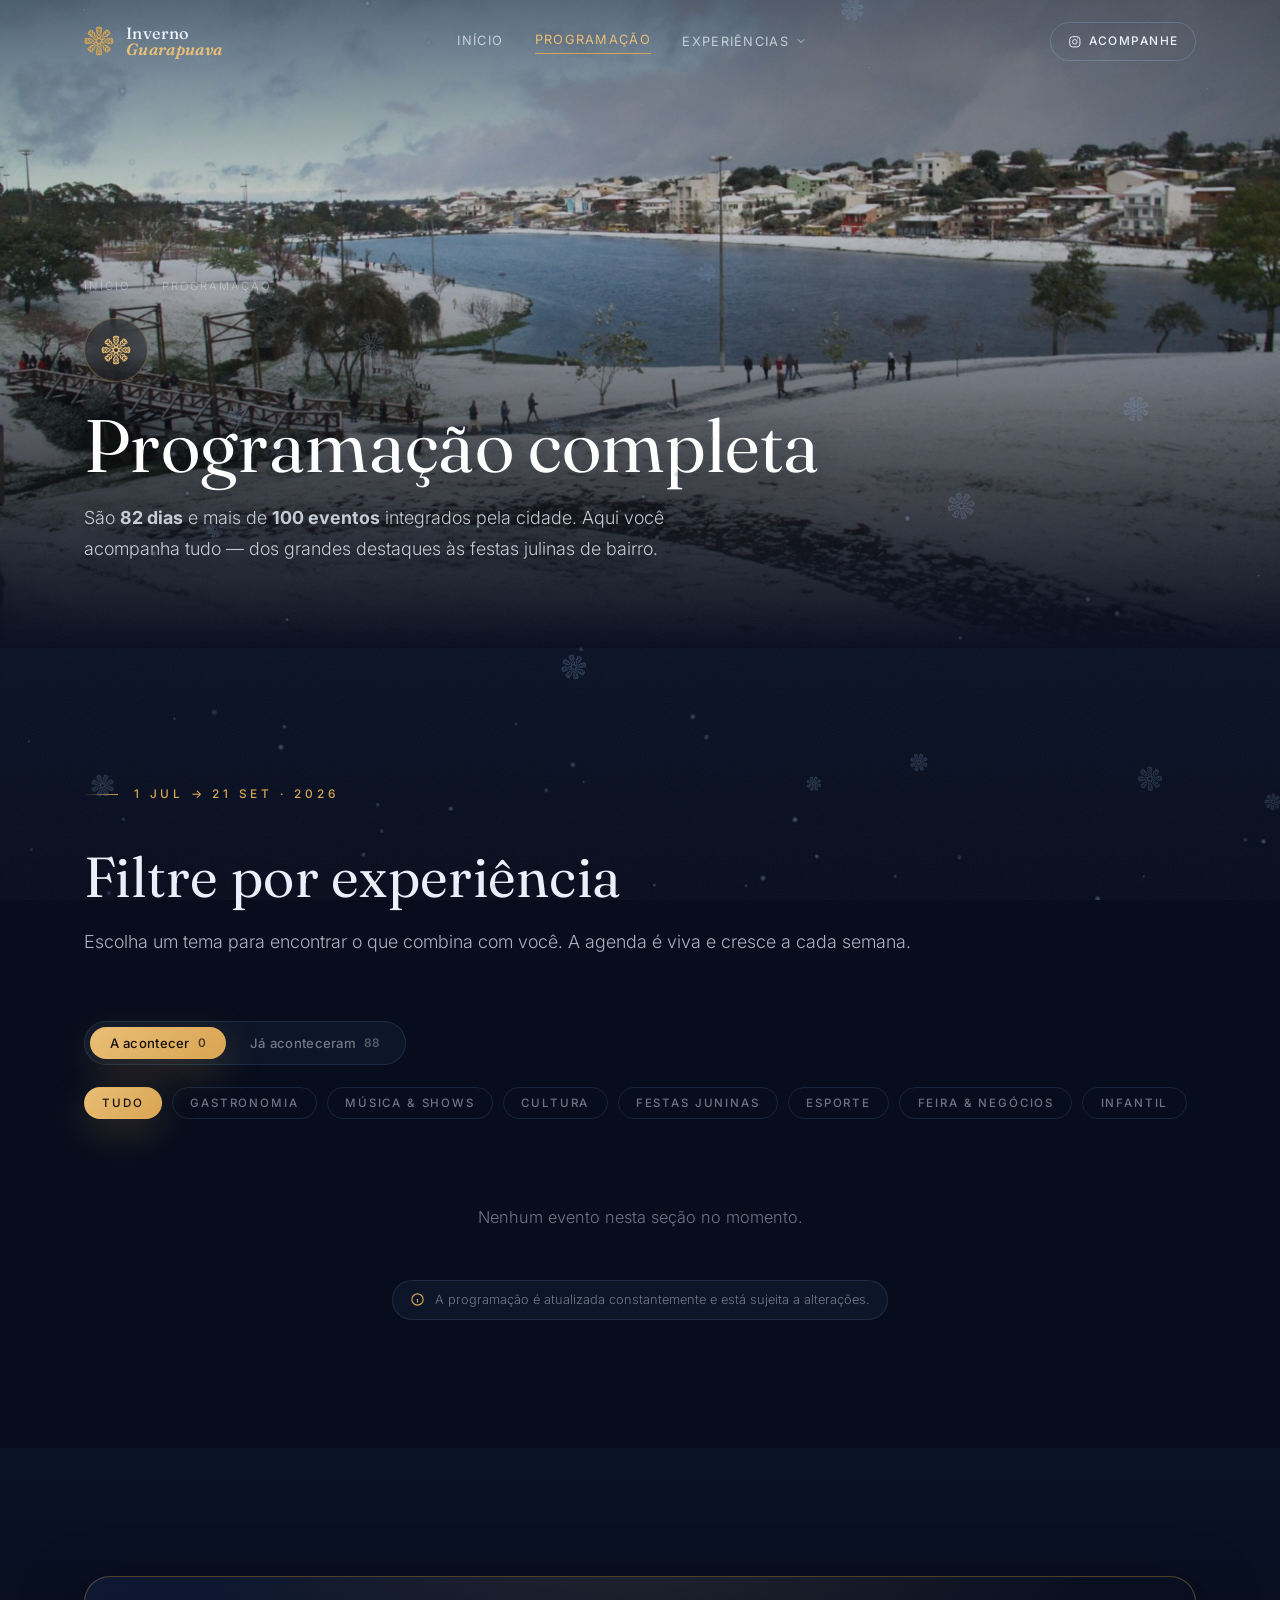
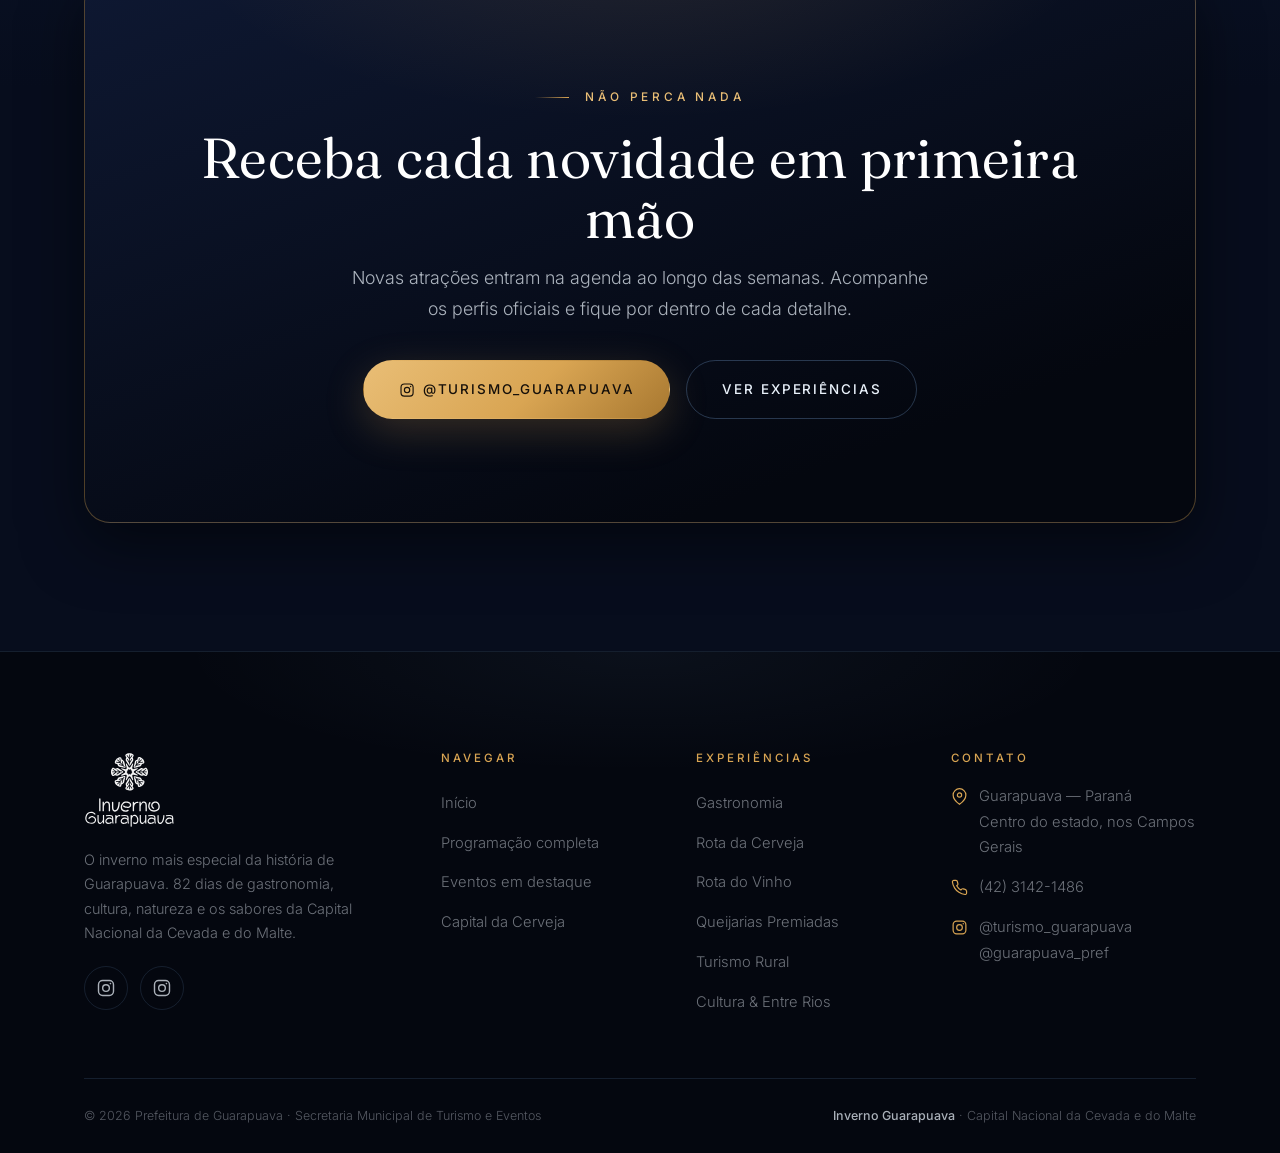
==== commit d182a2af: "Add files via upload" ====
--- a/cronograma.html
+++ b/cronograma.html
@@ -788,8 +788,8 @@
           <div>
             <div class="tags"><span class="tag t-cultura">Cultura</span><span class="tag t-gratis">Gratuito</span></div>
             <h3>45ª Semana Literária Sesc &amp; Feira do Livro</h3>
-            <p>A Biblioteca Municipal Padre Ruiz de Montoya recebe a programação da 45ª Semana Literária Sesc &amp; Feira do Livro, de 12 a 15 de agosto, com contações de histórias, peça de teatro, bate-papos com autores e feira do livro. No dia 15, a programação especial acontece às 10h, celebrando os livros, a leitura e o encontro entre leitores e literatura. Gratuito e aberto ao público.</p>
-            <div class="meta"><span><svg viewBox="0 0 24 24" fill="none" stroke="currentColor" stroke-width="1.8"><path d="M21 10c0 7-9 13-9 13s-9-6-9-13a9 9 0 0 1 18 0z"/><circle cx="12" cy="10" r="3"/></svg> Biblioteca Municipal Padre Ruiz de Montoya</span></div>
+            <p>Contações de histórias, peça de teatro, bate-papos com autores e feira do livro, de 12 a 14 de agosto. No dia 15, a Biblioteca Municipal Padre Ruiz de Montoya recebe a programação especial, às 10h, celebrando os livros, a leitura e o encontro entre leitores e literatura. Gratuito e aberto ao público.</p>
+            <div class="meta"><span><svg viewBox="0 0 24 24" fill="none" stroke="currentColor" stroke-width="1.8"><path d="M21 10c0 7-9 13-9 13s-9-6-9-13a9 9 0 0 1 18 0z"/><circle cx="12" cy="10" r="3"/></svg> UTFPR, Colégio Visconde e Campo Real</span></div>
           </div>
           <div class="go" aria-hidden="true"><svg viewBox="0 0 24 24" fill="none" stroke="currentColor" stroke-width="2"><path d="M5 12h14M13 6l6 6-6 6"/></svg></div>
         </article>
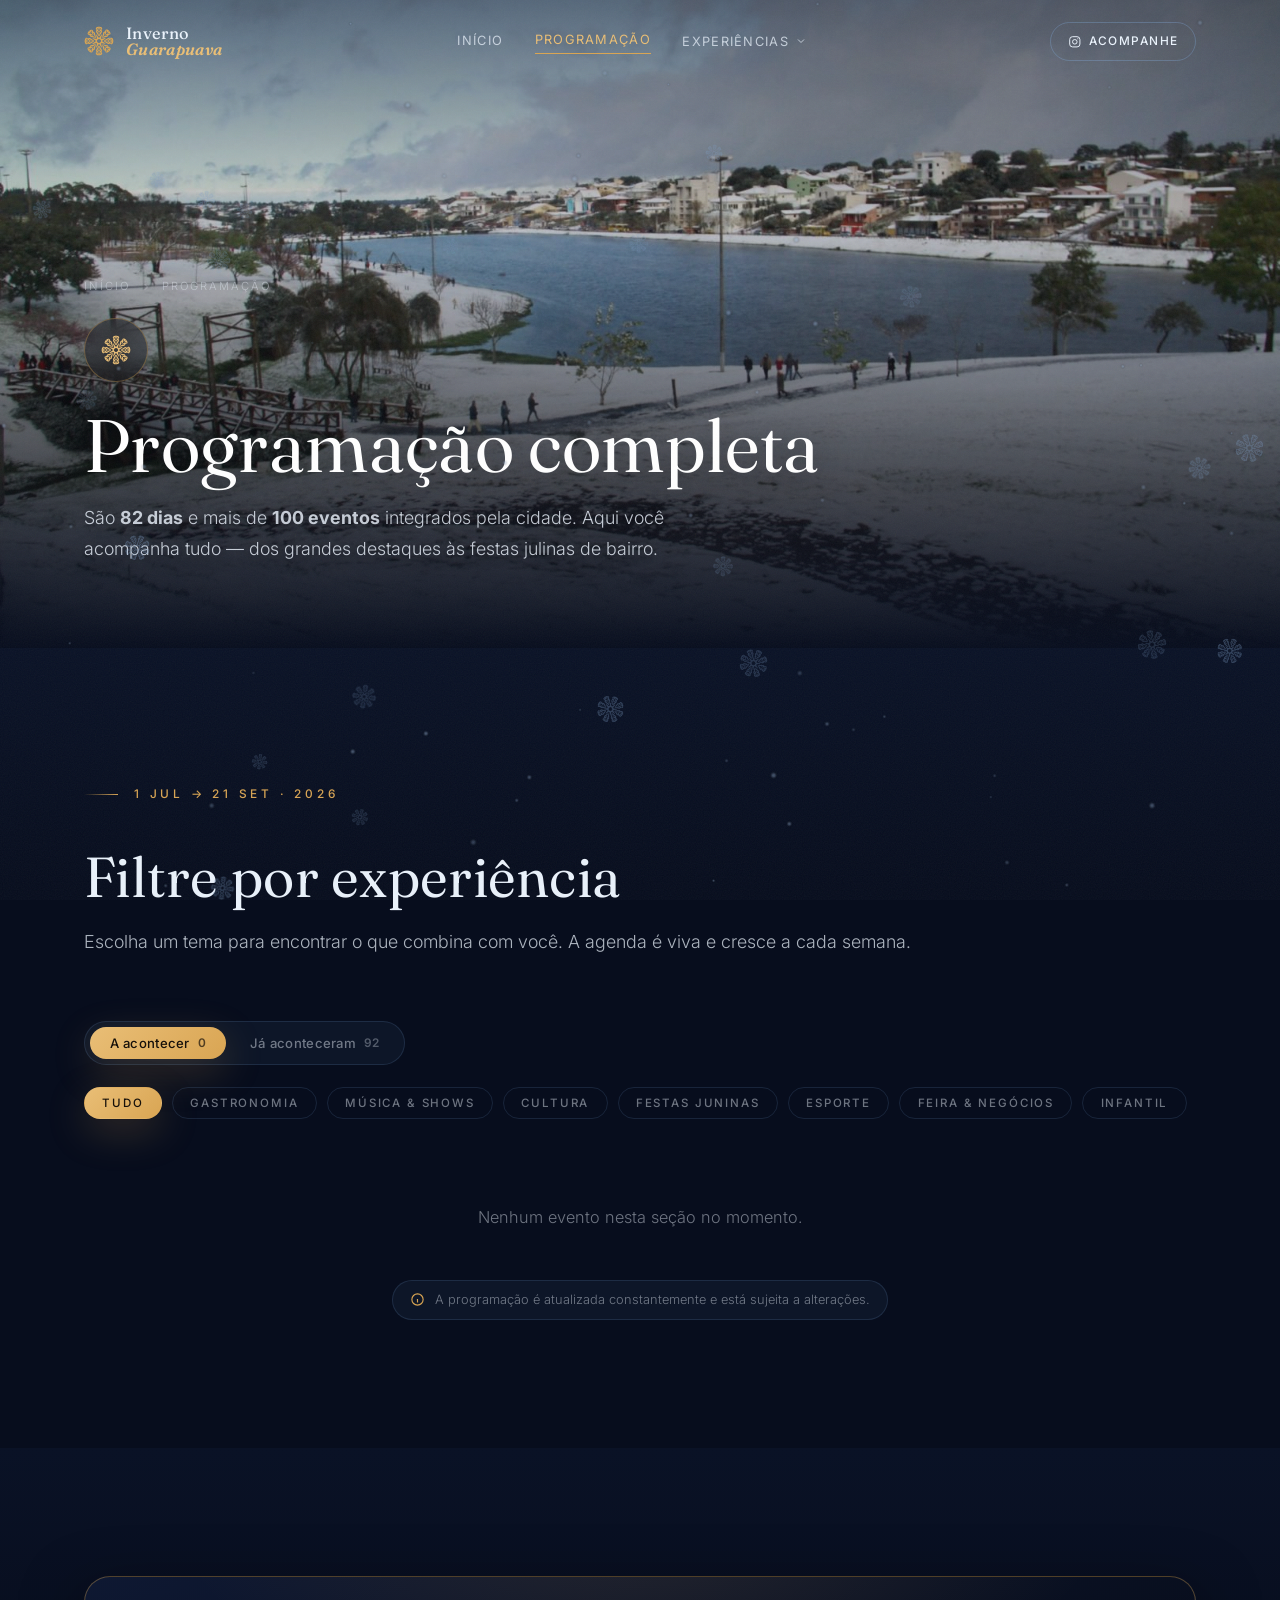
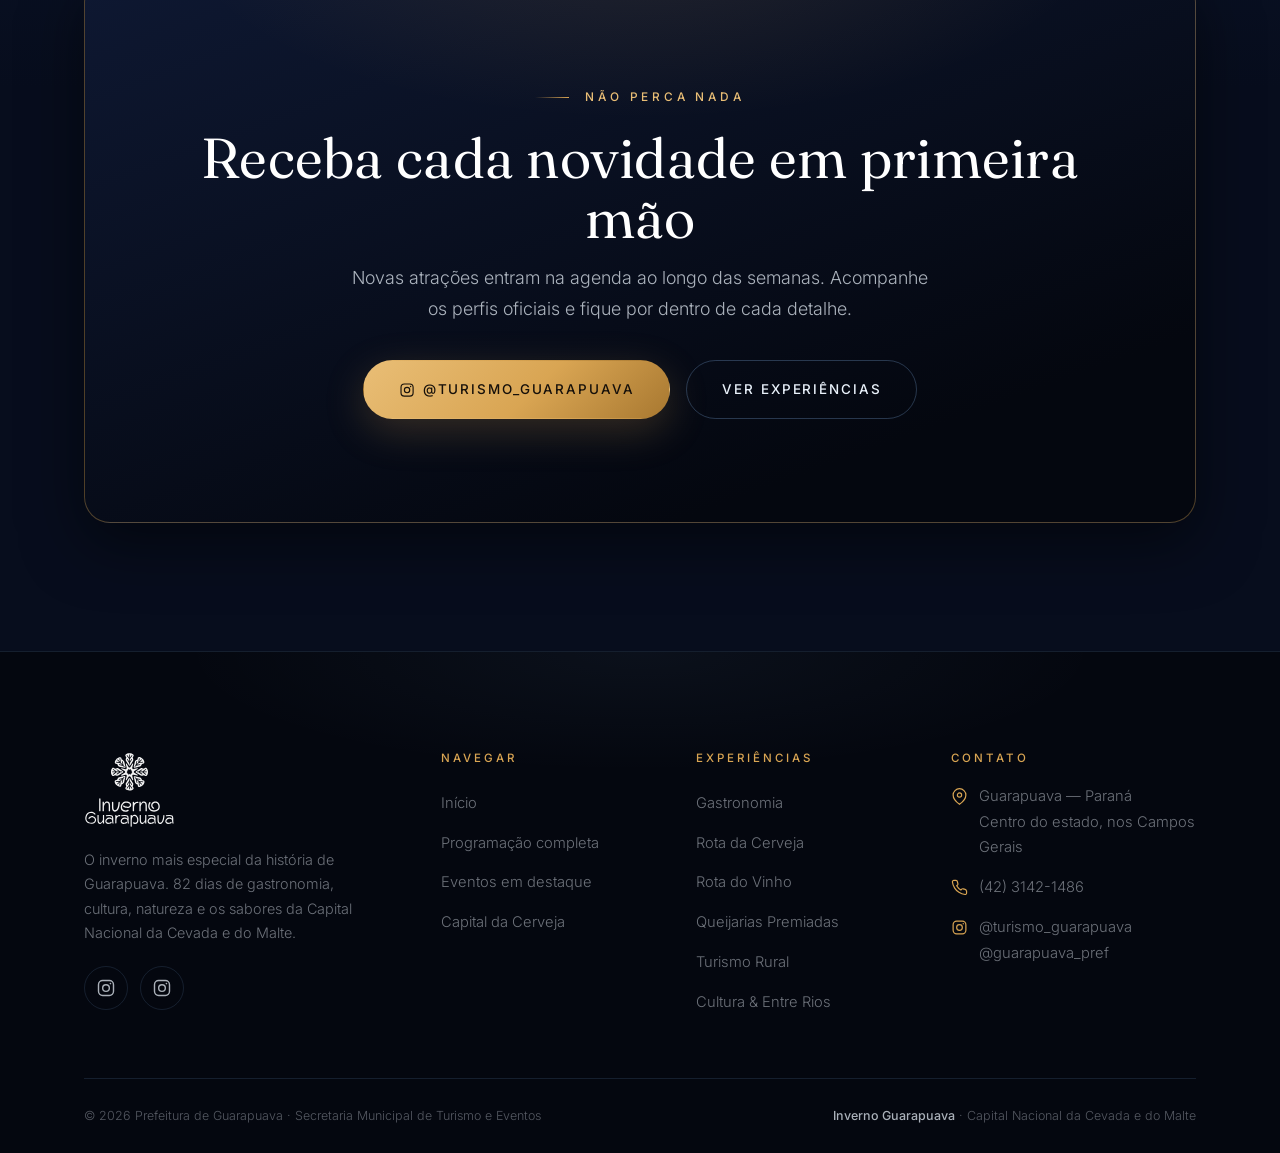
==== commit b4f1a609: "Add files via upload" ====
--- a/cronograma.html
+++ b/cronograma.html
@@ -773,23 +773,12 @@
         </article>
 
         <article class="event reveal" data-cat="cultura">
-          <div class="date"><span class="d">12</span><span class="m">Ago</span><span class="rg">a 28 ago</span></div>
-          <div>
-            <div class="tags"><span class="tag t-cultura">Exposição</span><span class="tag t-gratis">Gratuito</span></div>
-            <h3>Encontro de Arte Folclórica — Guarapuava Encantada: Mitos, Memória e Tradição</h3>
-            <p>Promovido pela DIRC/PROEC, o evento valoriza as narrativas populares, lendas urbanas, mitos regionais e memórias coletivas que constituem o imaginário cultural guarapuavano.</p>
-            <div class="meta"><span><svg viewBox="0 0 24 24" fill="none" stroke="currentColor" stroke-width="1.8"><path d="M21 10c0 7-9 13-9 13s-9-6-9-13a9 9 0 0 1 18 0z"/><circle cx="12" cy="10" r="3"/></svg> Unicentro Santa Cruz</span></div>
-          </div>
-          <div class="go" aria-hidden="true"><svg viewBox="0 0 24 24" fill="none" stroke="currentColor" stroke-width="2"><path d="M5 12h14M13 6l6 6-6 6"/></svg></div>
-        </article>
-
-        <article class="event reveal" data-cat="cultura">
           <div class="date"><span class="d">12</span><span class="m">Ago</span><span class="rg">a 15 ago</span></div>
           <div>
             <div class="tags"><span class="tag t-cultura">Cultura</span><span class="tag t-gratis">Gratuito</span></div>
             <h3>45ª Semana Literária Sesc &amp; Feira do Livro</h3>
-            <p>Contações de histórias, peça de teatro, bate-papos com autores e feira do livro, de 12 a 14 de agosto. No dia 15, a Biblioteca Municipal Padre Ruiz de Montoya recebe a programação especial, às 10h, celebrando os livros, a leitura e o encontro entre leitores e literatura. Gratuito e aberto ao público.</p>
-            <div class="meta"><span><svg viewBox="0 0 24 24" fill="none" stroke="currentColor" stroke-width="1.8"><path d="M21 10c0 7-9 13-9 13s-9-6-9-13a9 9 0 0 1 18 0z"/><circle cx="12" cy="10" r="3"/></svg> UTFPR, Colégio Visconde e Campo Real</span></div>
+            <p>A Biblioteca Municipal Padre Ruiz de Montoya recebe a programação da 45ª Semana Literária Sesc &amp; Feira do Livro, de 12 a 15 de agosto, com contações de histórias, peça de teatro, bate-papos com autores e feira do livro. No dia 15, a programação especial acontece às 10h, celebrando os livros, a leitura e o encontro entre leitores e literatura. Gratuito e aberto ao público.</p>
+            <div class="meta"><span><svg viewBox="0 0 24 24" fill="none" stroke="currentColor" stroke-width="1.8"><path d="M21 10c0 7-9 13-9 13s-9-6-9-13a9 9 0 0 1 18 0z"/><circle cx="12" cy="10" r="3"/></svg> Biblioteca Municipal Padre Ruiz de Montoya</span></div>
           </div>
           <div class="go" aria-hidden="true"><svg viewBox="0 0 24 24" fill="none" stroke="currentColor" stroke-width="2"><path d="M5 12h14M13 6l6 6-6 6"/></svg></div>
         </article>
@@ -891,6 +880,17 @@
           <div class="go" aria-hidden="true"><svg viewBox="0 0 24 24" fill="none" stroke="currentColor" stroke-width="2"><path d="M5 12h14M13 6l6 6-6 6"/></svg></div>
         </article>
 
+        <article class="event reveal" data-cat="gastronomia">
+          <div class="date"><span class="d">19</span><span class="m">Ago</span><span class="rg">19h30</span></div>
+          <div>
+            <div class="tags"><span class="tag t-gastro">Gastronomia</span><span class="tag t-pago">Ingresso pago</span></div>
+            <h3>Uma Viagem pela Itália</h3>
+            <p>Degustação especial de vinhos italianos com a sommelière e educadora Simone Vivan, embaixadora da JG Importadora.</p>
+            <div class="meta"><span><svg viewBox="0 0 24 24" fill="none" stroke="currentColor" stroke-width="1.8"><path d="M21 10c0 7-9 13-9 13s-9-6-9-13a9 9 0 0 1 18 0z"/><circle cx="12" cy="10" r="3"/></svg> Vineria — Rua Capitão Rocha, 2050, Centro</span><span><svg viewBox="0 0 24 24" fill="none" stroke="currentColor" stroke-width="1.8"><circle cx="12" cy="12" r="9"/><path d="M12 7v5l3 2"/></svg> 19h30 · Ingresso pago via WhatsApp (42) 99153-3721</span></div>
+          </div>
+          <div class="go" aria-hidden="true"><svg viewBox="0 0 24 24" fill="none" stroke="currentColor" stroke-width="2"><path d="M5 12h14M13 6l6 6-6 6"/></svg></div>
+        </article>
+
         <article class="event reveal" data-cat="feira">
           <div class="date"><span class="d">20</span><span class="m">Ago</span><span class="rg">a 22 ago</span></div>
           <div>
@@ -935,6 +935,28 @@
           <div class="go" aria-hidden="true"><svg viewBox="0 0 24 24" fill="none" stroke="currentColor" stroke-width="2"><path d="M5 12h14M13 6l6 6-6 6"/></svg></div>
         </article>
 
+        <article class="event reveal" data-cat="esporte">
+          <div class="date"><span class="d">26</span><span class="m">Ago</span><span class="rg">20h</span></div>
+          <div>
+            <div class="tags"><span class="tag t-esporte">Futsal</span><span class="tag t-pago">Ingresso pago</span></div>
+            <h3>CAD x AFI Itaipulândia — Copa União</h3>
+            <p>O Time Guerreiro entra em jogo contra AFI Itaipulândia pela Copa União, no Ginásio Joaquim Prestes. Mais informações e ingressos no Instagram @cadfutsal_oficial.</p>
+            <div class="meta"><span><svg viewBox="0 0 24 24" fill="none" stroke="currentColor" stroke-width="1.8"><path d="M21 10c0 7-9 13-9 13s-9-6-9-13a9 9 0 0 1 18 0z"/><circle cx="12" cy="10" r="3"/></svg> Ginásio Joaquim Prestes</span><span><svg viewBox="0 0 24 24" fill="none" stroke="currentColor" stroke-width="1.8"><circle cx="12" cy="12" r="9"/><path d="M12 7v5l3 2"/></svg> 20h</span></div>
+          </div>
+          <div class="go" aria-hidden="true"><svg viewBox="0 0 24 24" fill="none" stroke="currentColor" stroke-width="2"><path d="M5 12h14M13 6l6 6-6 6"/></svg></div>
+        </article>
+
+        <article class="event reveal" data-cat="cultura">
+          <div class="date"><span class="d">27</span><span class="m">Ago</span><span class="rg">14h e 15h30</span></div>
+          <div>
+            <div class="tags"><span class="tag t-cultura">Cinema</span><span class="tag t-gratis">Gratuito</span></div>
+            <h3>Mostra Audiovisual</h3>
+            <p>Em duas sessões, o SESC realiza a Mostra Audiovisual integrando a programação do Encontro de Arte Folclórica 2026.</p>
+            <div class="meta"><span><svg viewBox="0 0 24 24" fill="none" stroke="currentColor" stroke-width="1.8"><path d="M21 10c0 7-9 13-9 13s-9-6-9-13a9 9 0 0 1 18 0z"/><circle cx="12" cy="10" r="3"/></svg> Sala de Cinema Unicentro</span><span><svg viewBox="0 0 24 24" fill="none" stroke="currentColor" stroke-width="1.8"><circle cx="12" cy="12" r="9"/><path d="M12 7v5l3 2"/></svg> 14h e 15h30</span></div>
+          </div>
+          <div class="go" aria-hidden="true"><svg viewBox="0 0 24 24" fill="none" stroke="currentColor" stroke-width="2"><path d="M5 12h14M13 6l6 6-6 6"/></svg></div>
+        </article>
+
         <article class="event reveal" data-cat="gastronomia musica">
           <div class="date"><span class="d">29</span><span class="m">Ago</span><span class="rg">8h</span></div>
           <div>
@@ -947,6 +969,17 @@
         </article>
 
         <article class="event reveal" data-cat="esporte">
+          <div class="date"><span class="d">29</span><span class="m">Ago</span><span class="rg">20h</span></div>
+          <div>
+            <div class="tags"><span class="tag t-esporte">Futsal</span><span class="tag t-pago">Ingresso pago</span></div>
+            <h3>CAD x Ampére — Série Ouro</h3>
+            <p>O Time Guerreiro entra em jogo contra Ampére pela Série Ouro, no Ginásio Joaquim Prestes. Mais informações e ingressos no Instagram @cadfutsal_oficial.</p>
+            <div class="meta"><span><svg viewBox="0 0 24 24" fill="none" stroke="currentColor" stroke-width="1.8"><path d="M21 10c0 7-9 13-9 13s-9-6-9-13a9 9 0 0 1 18 0z"/><circle cx="12" cy="10" r="3"/></svg> Ginásio Joaquim Prestes</span><span><svg viewBox="0 0 24 24" fill="none" stroke="currentColor" stroke-width="1.8"><circle cx="12" cy="12" r="9"/><path d="M12 7v5l3 2"/></svg> 20h</span></div>
+          </div>
+          <div class="go" aria-hidden="true"><svg viewBox="0 0 24 24" fill="none" stroke="currentColor" stroke-width="2"><path d="M5 12h14M13 6l6 6-6 6"/></svg></div>
+        </article>
+
+        <article class="event reveal" data-cat="esporte">
           <div class="date"><span class="d">30</span><span class="m">Ago</span><span class="rg">8h</span></div>
           <div>
             <div class="tags"><span class="tag t-esporte">Corrida</span><span class="tag t-pago">Inscrição paga</span></div>
@@ -969,6 +1002,17 @@
             <h3>Jornada Educatech — 6ª Edição</h3>
             <p>Conhecimento, inovação e conexões que transformam. O Educatech reúne especialistas, empresas, estudantes e a comunidade em dois dias de muito aprendizado, troca de experiências e inspiração.</p>
             <div class="meta"><span><svg viewBox="0 0 24 24" fill="none" stroke="currentColor" stroke-width="1.8"><path d="M21 10c0 7-9 13-9 13s-9-6-9-13a9 9 0 0 1 18 0z"/><circle cx="12" cy="10" r="3"/></svg> Centro de Eventos Cidade dos Lagos</span><span><svg viewBox="0 0 24 24" fill="none" stroke="currentColor" stroke-width="1.8"><circle cx="12" cy="12" r="9"/><path d="M12 7v5l3 2"/></svg> 08h às 22h</span></div>
+          </div>
+          <div class="go" aria-hidden="true"><svg viewBox="0 0 24 24" fill="none" stroke="currentColor" stroke-width="2"><path d="M5 12h14M13 6l6 6-6 6"/></svg></div>
+        </article>
+
+        <article class="event reveal" data-cat="cultura">
+          <div class="date"><span class="d">4</span><span class="m">Set</span><span class="rg">19h</span></div>
+          <div>
+            <div class="tags"><span class="tag t-cultura">Cultura</span><span class="tag t-pago">Ingresso pago</span></div>
+            <h3>Encontro de Arte Folclórica — Guarapuava Encantada: Mitos, Memória e Tradição</h3>
+            <p>Promovido pela DIRC/PROEC, o evento valoriza as narrativas populares, lendas urbanas, mitos regionais e memórias coletivas que constituem o imaginário cultural guarapuavano.</p>
+            <div class="meta"><span><svg viewBox="0 0 24 24" fill="none" stroke="currentColor" stroke-width="1.8"><path d="M21 10c0 7-9 13-9 13s-9-6-9-13a9 9 0 0 1 18 0z"/><circle cx="12" cy="10" r="3"/></svg> Teatro Municipal Marina Karam Primak</span><span><svg viewBox="0 0 24 24" fill="none" stroke="currentColor" stroke-width="1.8"><circle cx="12" cy="12" r="9"/><path d="M12 7v5l3 2"/></svg> 19h — ingressos na diretoria da DIRC, Unicentro Santa Cruz</span></div>
           </div>
           <div class="go" aria-hidden="true"><svg viewBox="0 0 24 24" fill="none" stroke="currentColor" stroke-width="2"><path d="M5 12h14M13 6l6 6-6 6"/></svg></div>
         </article>
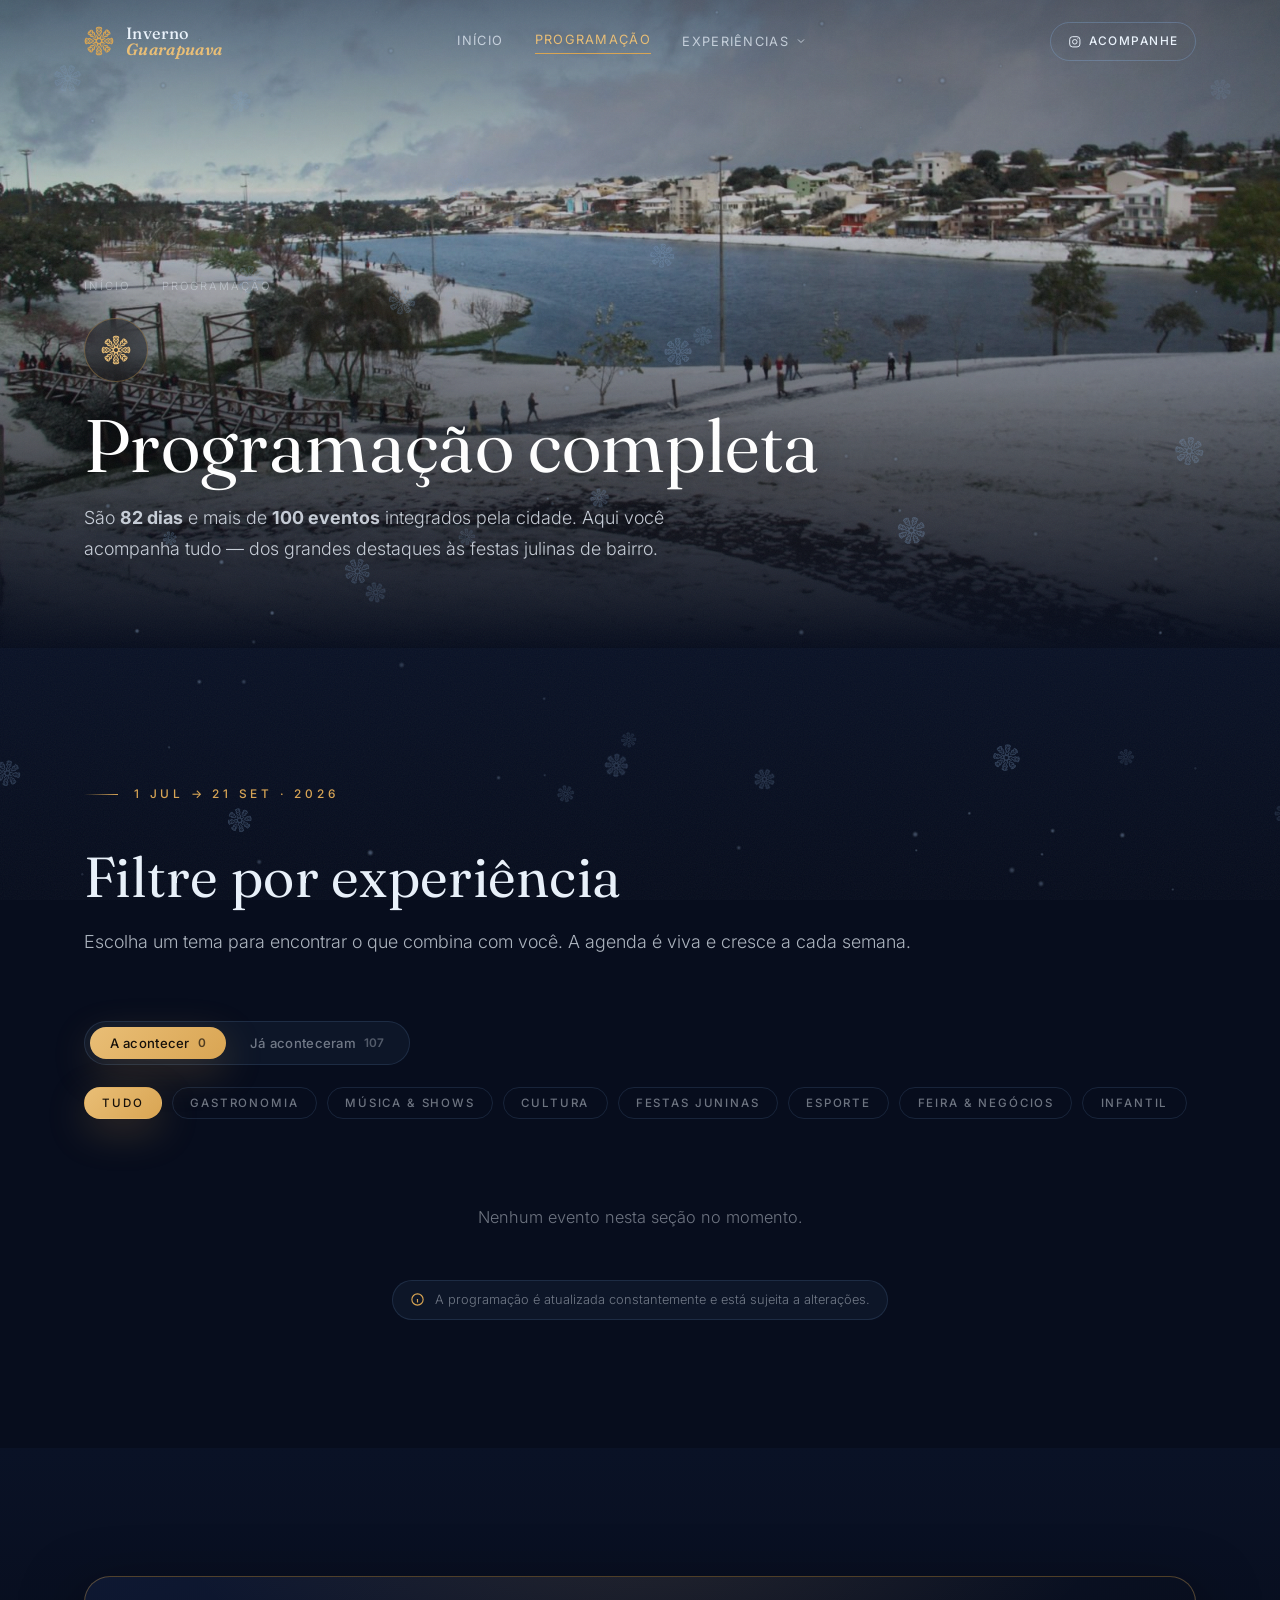
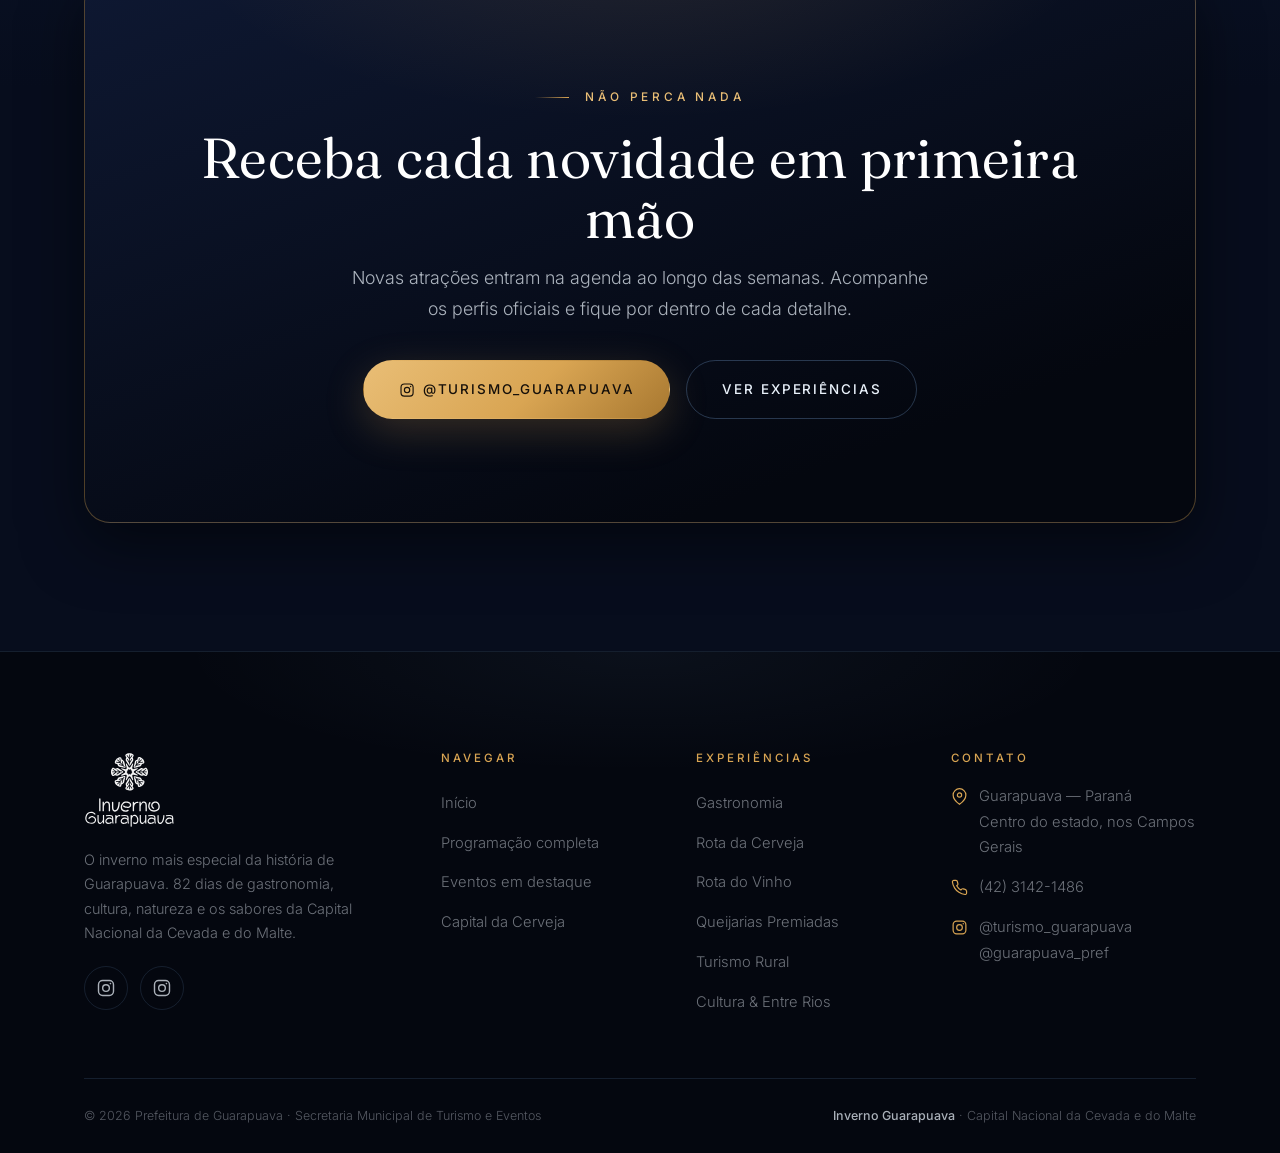
==== commit a99b325c: "Add files via upload" ====
--- a/cronograma.html
+++ b/cronograma.html
@@ -935,6 +935,39 @@
           <div class="go" aria-hidden="true"><svg viewBox="0 0 24 24" fill="none" stroke="currentColor" stroke-width="2"><path d="M5 12h14M13 6l6 6-6 6"/></svg></div>
         </article>
 
+        <article class="event reveal" data-cat="cultura">
+          <div class="date"><span class="d">25</span><span class="m">Ago</span><span class="rg">e 26 ago</span></div>
+          <div>
+            <div class="tags"><span class="tag t-cultura">Cultura</span><span class="tag t-gratis">Gratuito</span></div>
+            <h3>Entre o Dia e a Noite</h3>
+            <p>Uma cartografia cênica do céu ao chão, iluminando as histórias, os mitos e os afetos que atravessam os guarapuavanos.</p>
+            <div class="meta"><span><svg viewBox="0 0 24 24" fill="none" stroke="currentColor" stroke-width="1.8"><path d="M21 10c0 7-9 13-9 13s-9-6-9-13a9 9 0 0 1 18 0z"/><circle cx="12" cy="10" r="3"/></svg> Teatro Municipal Marina Karam Primak</span><span><svg viewBox="0 0 24 24" fill="none" stroke="currentColor" stroke-width="1.8"><circle cx="12" cy="12" r="9"/><path d="M12 7v5l3 2"/></svg> 19h30 — ingressos gratuitos via Sympla.com.br</span></div>
+          </div>
+          <div class="go" aria-hidden="true"><svg viewBox="0 0 24 24" fill="none" stroke="currentColor" stroke-width="2"><path d="M5 12h14M13 6l6 6-6 6"/></svg></div>
+        </article>
+
+        <article class="event reveal" data-cat="feira">
+          <div class="date"><span class="d">26</span><span class="m">Ago</span><span class="rg">e 27 ago</span></div>
+          <div>
+            <div class="tags"><span class="tag t-feira">Feira &amp; Negócios</span><span class="tag t-gratis">Gratuito</span></div>
+            <h3>Smart Day — Mostra de Profissões Campo Real 2026</h3>
+            <p>Dois dias de muita energia, experiências, profissões, tecnologia e diversão. Dia 26: 8h às 12h, 13h30 às 17h e 19h às 22h. Dia 27: 8h às 12h.</p>
+            <div class="meta"><span><svg viewBox="0 0 24 24" fill="none" stroke="currentColor" stroke-width="1.8"><path d="M21 10c0 7-9 13-9 13s-9-6-9-13a9 9 0 0 1 18 0z"/><circle cx="12" cy="10" r="3"/></svg> Centro de Eventos Cidade dos Lagos</span></div>
+          </div>
+          <div class="go" aria-hidden="true"><svg viewBox="0 0 24 24" fill="none" stroke="currentColor" stroke-width="2"><path d="M5 12h14M13 6l6 6-6 6"/></svg></div>
+        </article>
+
+        <article class="event reveal" data-cat="cultura feira">
+          <div class="date"><span class="d">26</span><span class="m">Ago</span><span class="rg">9h às 21h</span></div>
+          <div>
+            <div class="tags"><span class="tag t-cultura">Cultura</span><span class="tag t-feira">Feira &amp; Negócios</span><span class="tag t-gratis">Gratuito</span></div>
+            <h3>Feira de Saberes e Sabores — Encontro da Arte Folclórica Unicentro</h3>
+            <p>Com apresentações culturais às 19h, a feira integra o Encontro de Arte Folclórica 2026 da Unicentro e foi idealizada para incentivar a cultura, além de divulgar e comercializar produtos manufaturados, alimentícios e artísticos. Apresentações culturais: Grupo X da Questão e Trio Unimúsica.</p>
+            <div class="meta"><span><svg viewBox="0 0 24 24" fill="none" stroke="currentColor" stroke-width="1.8"><path d="M21 10c0 7-9 13-9 13s-9-6-9-13a9 9 0 0 1 18 0z"/><circle cx="12" cy="10" r="3"/></svg> Hall do Auditório</span><span><svg viewBox="0 0 24 24" fill="none" stroke="currentColor" stroke-width="1.8"><circle cx="12" cy="12" r="9"/><path d="M12 7v5l3 2"/></svg> 9h às 21h</span></div>
+          </div>
+          <div class="go" aria-hidden="true"><svg viewBox="0 0 24 24" fill="none" stroke="currentColor" stroke-width="2"><path d="M5 12h14M13 6l6 6-6 6"/></svg></div>
+        </article>
+
         <article class="event reveal" data-cat="esporte">
           <div class="date"><span class="d">26</span><span class="m">Ago</span><span class="rg">20h</span></div>
           <div>
@@ -952,7 +985,40 @@
             <div class="tags"><span class="tag t-cultura">Cinema</span><span class="tag t-gratis">Gratuito</span></div>
             <h3>Mostra Audiovisual</h3>
             <p>Em duas sessões, o SESC realiza a Mostra Audiovisual integrando a programação do Encontro de Arte Folclórica 2026.</p>
-            <div class="meta"><span><svg viewBox="0 0 24 24" fill="none" stroke="currentColor" stroke-width="1.8"><path d="M21 10c0 7-9 13-9 13s-9-6-9-13a9 9 0 0 1 18 0z"/><circle cx="12" cy="10" r="3"/></svg> Sala de Cinema Unicentro</span><span><svg viewBox="0 0 24 24" fill="none" stroke="currentColor" stroke-width="1.8"><circle cx="12" cy="12" r="9"/><path d="M12 7v5l3 2"/></svg> 14h e 15h30</span></div>
+            <div class="meta"><span><svg viewBox="0 0 24 24" fill="none" stroke="currentColor" stroke-width="1.8"><path d="M21 10c0 7-9 13-9 13s-9-6-9-13a9 9 0 0 1 18 0z"/><circle cx="12" cy="10" r="3"/></svg> Sala de Cinema — Unicentro Campus Santa Cruz</span><span><svg viewBox="0 0 24 24" fill="none" stroke="currentColor" stroke-width="1.8"><circle cx="12" cy="12" r="9"/><path d="M12 7v5l3 2"/></svg> 14h e 15h30</span></div>
+          </div>
+          <div class="go" aria-hidden="true"><svg viewBox="0 0 24 24" fill="none" stroke="currentColor" stroke-width="2"><path d="M5 12h14M13 6l6 6-6 6"/></svg></div>
+        </article>
+
+        <article class="event reveal" data-cat="musica">
+          <div class="date"><span class="d">27</span><span class="m">Ago</span><span class="rg">20h</span></div>
+          <div>
+            <div class="tags"><span class="tag t-musica">Música</span><span class="tag t-gratis">Gratuito</span></div>
+            <h3>2ª Noite Musical — Coral Vox Iuvenis</h3>
+            <p>O Coral Vox Iuvenis apresenta a 2ª Noite Musical, com participação especial dos convidados Flávia Pilati, Lucas Sequinel e Du Ramos.</p>
+            <div class="meta"><span><svg viewBox="0 0 24 24" fill="none" stroke="currentColor" stroke-width="1.8"><path d="M21 10c0 7-9 13-9 13s-9-6-9-13a9 9 0 0 1 18 0z"/><circle cx="12" cy="10" r="3"/></svg> Teatro Municipal Marina Karam Primak</span><span><svg viewBox="0 0 24 24" fill="none" stroke="currentColor" stroke-width="1.8"><circle cx="12" cy="12" r="9"/><path d="M12 7v5l3 2"/></svg> 20h</span></div>
+          </div>
+          <div class="go" aria-hidden="true"><svg viewBox="0 0 24 24" fill="none" stroke="currentColor" stroke-width="2"><path d="M5 12h14M13 6l6 6-6 6"/></svg></div>
+        </article>
+
+        <article class="event reveal" data-cat="cultura">
+          <div class="date"><span class="d">28</span><span class="m">Ago</span><span class="rg">18h30</span></div>
+          <div>
+            <div class="tags"><span class="tag t-cultura">Cultura</span></div>
+            <h3>Encontro de Alunos da Profª Márcia Klann Milla</h3>
+            <p>A Fundação Cultural convida para o encontro em que os alunos apresentam ao público o aprendizado e o desenvolvimento construídos ao longo das aulas de piano e flauta doce.</p>
+            <div class="meta"><span><svg viewBox="0 0 24 24" fill="none" stroke="currentColor" stroke-width="1.8"><path d="M21 10c0 7-9 13-9 13s-9-6-9-13a9 9 0 0 1 18 0z"/><circle cx="12" cy="10" r="3"/></svg> Centro Cultural Mathias Leh — Distrito de Entre Rios</span><span><svg viewBox="0 0 24 24" fill="none" stroke="currentColor" stroke-width="1.8"><circle cx="12" cy="12" r="9"/><path d="M12 7v5l3 2"/></svg> 18h30 — entrada mediante doação de produtos de higiene e limpeza</span></div>
+          </div>
+          <div class="go" aria-hidden="true"><svg viewBox="0 0 24 24" fill="none" stroke="currentColor" stroke-width="2"><path d="M5 12h14M13 6l6 6-6 6"/></svg></div>
+        </article>
+
+        <article class="event reveal" data-cat="esporte">
+          <div class="date"><span class="d">28</span><span class="m">Ago</span><span class="rg">19h</span></div>
+          <div>
+            <div class="tags"><span class="tag t-esporte">Trilha</span><span class="tag t-gratis">Gratuito</span></div>
+            <h3>Trilha da Lua Cheia</h3>
+            <p>Uma noite diferente está chegando! Chame os amigos, prepare o tênis e venha participar da Trilha da Lua Cheia — uma oportunidade de se conectar com a natureza, respirar ar puro e aproveitar Guarapuava de um jeito diferente.</p>
+            <div class="meta"><span><svg viewBox="0 0 24 24" fill="none" stroke="currentColor" stroke-width="1.8"><circle cx="12" cy="12" r="9"/><path d="M12 7v5l3 2"/></svg> 19h — inscrição via formulário no Instagram @meioambienteguarapuava</span></div>
           </div>
           <div class="go" aria-hidden="true"><svg viewBox="0 0 24 24" fill="none" stroke="currentColor" stroke-width="2"><path d="M5 12h14M13 6l6 6-6 6"/></svg></div>
         </article>
@@ -968,6 +1034,17 @@
           <div class="go" aria-hidden="true"><svg viewBox="0 0 24 24" fill="none" stroke="currentColor" stroke-width="2"><path d="M5 12h14M13 6l6 6-6 6"/></svg></div>
         </article>
 
+        <article class="event reveal" data-cat="musica gastronomia">
+          <div class="date"><span class="d">29</span><span class="m">Ago</span><span class="rg">14h</span></div>
+          <div>
+            <div class="tags"><span class="tag t-cerveja">Cerveja</span><span class="tag t-musica">Música</span></div>
+            <h3>Show de Moot Davis &amp; Farol Negro</h3>
+            <p>O Armazém do Malte vira palco de uma tarde inteira de country music, rock'n'roll e muita cerveja. Pela primeira vez em turnê pelo Brasil, o cantor norte-americano de country Moot Davis se apresenta ao lado do Farol Negro.</p>
+            <div class="meta"><span><svg viewBox="0 0 24 24" fill="none" stroke="currentColor" stroke-width="1.8"><path d="M21 10c0 7-9 13-9 13s-9-6-9-13a9 9 0 0 1 18 0z"/><circle cx="12" cy="10" r="3"/></svg> Armazém do Malte</span><span><svg viewBox="0 0 24 24" fill="none" stroke="currentColor" stroke-width="1.8"><circle cx="12" cy="12" r="9"/><path d="M12 7v5l3 2"/></svg> 14h — ingressos via WhatsApp (42) 98807-9520</span></div>
+          </div>
+          <div class="go" aria-hidden="true"><svg viewBox="0 0 24 24" fill="none" stroke="currentColor" stroke-width="2"><path d="M5 12h14M13 6l6 6-6 6"/></svg></div>
+        </article>
+
         <article class="event reveal" data-cat="esporte">
           <div class="date"><span class="d">29</span><span class="m">Ago</span><span class="rg">20h</span></div>
           <div>
@@ -989,11 +1066,66 @@
           </div>
           <div class="go" aria-hidden="true"><svg viewBox="0 0 24 24" fill="none" stroke="currentColor" stroke-width="2"><path d="M5 12h14M13 6l6 6-6 6"/></svg></div>
         </article>
+
+        <article class="event reveal" data-cat="cultura">
+          <div class="date"><span class="d">30</span><span class="m">Ago</span><span class="rg">10h</span></div>
+          <div>
+            <div class="tags"><span class="tag t-cultura">Cultura</span><span class="tag t-cultura">Religioso</span><span class="tag t-gratis">Gratuito</span></div>
+            <h3>3ª Festa da Primavera — Santuário de Schoenstatt</h3>
+            <p>Celebração dos 100 anos do Instituto das Irmãs de Maria de Schoenstatt: um convite para viver juntos um dia de fé, alegria, fraternidade e celebração. A programação conta com oração do terço, apresentação das Apóstolas, dança alemã e Santa Missa, além de barraquinhas com deliciosas comidas.</p>
+            <div class="meta"><span><svg viewBox="0 0 24 24" fill="none" stroke="currentColor" stroke-width="1.8"><path d="M21 10c0 7-9 13-9 13s-9-6-9-13a9 9 0 0 1 18 0z"/><circle cx="12" cy="10" r="3"/></svg> Santuário de Schoenstatt</span><span><svg viewBox="0 0 24 24" fill="none" stroke="currentColor" stroke-width="1.8"><circle cx="12" cy="12" r="9"/><path d="M12 7v5l3 2"/></svg> A partir das 10h</span></div>
+          </div>
+          <div class="go" aria-hidden="true"><svg viewBox="0 0 24 24" fill="none" stroke="currentColor" stroke-width="2"><path d="M5 12h14M13 6l6 6-6 6"/></svg></div>
+        </article>
+
+        <article class="event reveal" data-cat="cultura">
+          <div class="date"><span class="d">30</span><span class="m">Ago</span><span class="rg">16h30 e 18h30</span></div>
+          <div>
+            <div class="tags"><span class="tag t-cultura">Dança</span><span class="tag t-pago">Ingresso pago</span></div>
+            <h3>Meu Sangue Latino — 1ª Mostra de Dança do Amélie Studio de Dança</h3>
+            <p>Tema que celebra a essência vibrante da América Latina, unindo música, cultura e dança em uma noite inesquecível.</p>
+            <div class="meta"><span><svg viewBox="0 0 24 24" fill="none" stroke="currentColor" stroke-width="1.8"><circle cx="12" cy="12" r="9"/><path d="M12 7v5l3 2"/></svg> Sessões às 16h30 e 18h30 — ingressos via kdmingressos.com.br</span></div>
+          </div>
+          <div class="go" aria-hidden="true"><svg viewBox="0 0 24 24" fill="none" stroke="currentColor" stroke-width="2"><path d="M5 12h14M13 6l6 6-6 6"/></svg></div>
+        </article>
+
+        <article class="event reveal" data-cat="cultura">
+          <div class="date"><span class="d">31</span><span class="m">Ago</span><span class="rg">19h</span></div>
+          <div>
+            <div class="tags"><span class="tag t-cultura">Conferência</span><span class="tag t-gratis">Gratuito</span></div>
+            <h3>IV Conferência Municipal de Cultura</h3>
+            <p>Com o tema "Cultura, Sustentabilidade e Economia Criativa: Caminhos para o Desenvolvimento de Guarapuava", a conferência é um espaço para debater ideias, apresentar propostas, compartilhar experiências e contribuir para o fortalecimento das políticas culturais de Guarapuava.</p>
+            <div class="meta"><span><svg viewBox="0 0 24 24" fill="none" stroke="currentColor" stroke-width="1.8"><path d="M21 10c0 7-9 13-9 13s-9-6-9-13a9 9 0 0 1 18 0z"/><circle cx="12" cy="10" r="3"/></svg> Teatro Municipal Marina Karam Primak</span><span><svg viewBox="0 0 24 24" fill="none" stroke="currentColor" stroke-width="1.8"><circle cx="12" cy="12" r="9"/><path d="M12 7v5l3 2"/></svg> 19h</span></div>
+          </div>
+          <div class="go" aria-hidden="true"><svg viewBox="0 0 24 24" fill="none" stroke="currentColor" stroke-width="2"><path d="M5 12h14M13 6l6 6-6 6"/></svg></div>
+        </article>
       </div>
 
       <!-- ============ SETEMBRO ============ -->
       <div class="crono-month">
         <h3 class="month-sep reveal">Setembro <span class="n">Reta final &amp; primavera</span></h3>
+
+        <article class="event reveal" data-cat="cultura">
+          <div class="date"><span class="d">1</span><span class="m">Set</span><span class="rg">a 30 set</span></div>
+          <div>
+            <div class="tags"><span class="tag t-cultura">Exposição</span><span class="tag t-gratis">Gratuito</span></div>
+            <h3>Exposição 12 Anos Cidade dos Lagos</h3>
+            <p>Conheça a exposição que conta a história do planejamento e da construção da Cidade dos Lagos. Antes dos prédios, dos lagos, das empresas, das escolas e dos espaços que fazem parte do bairro planejado, existia o propósito de transformar pessoas, negócios e a comunidade.</p>
+            <div class="meta"><span><svg viewBox="0 0 24 24" fill="none" stroke="currentColor" stroke-width="1.8"><path d="M21 10c0 7-9 13-9 13s-9-6-9-13a9 9 0 0 1 18 0z"/><circle cx="12" cy="10" r="3"/></svg> Shopping Cidade dos Lagos — ao lado da Track&amp;Field</span><span><svg viewBox="0 0 24 24" fill="none" stroke="currentColor" stroke-width="1.8"><circle cx="12" cy="12" r="9"/><path d="M12 7v5l3 2"/></svg> Horário de funcionamento do shopping</span></div>
+          </div>
+          <div class="go" aria-hidden="true"><svg viewBox="0 0 24 24" fill="none" stroke="currentColor" stroke-width="2"><path d="M5 12h14M13 6l6 6-6 6"/></svg></div>
+        </article>
+
+        <article class="event reveal" data-cat="cultura">
+          <div class="date"><span class="d">1</span><span class="m">Set</span><span class="rg">19h</span></div>
+          <div>
+            <div class="tags"><span class="tag t-cultura">Audiência Pública</span><span class="tag t-gratis">Gratuito</span></div>
+            <h3>1ª Audiência Pública do Plano Diretor de Guarapuava</h3>
+            <p>Momento importante para apresentar propostas, discutir ideias e contribuir para o planejamento do município.</p>
+            <div class="meta"><span><svg viewBox="0 0 24 24" fill="none" stroke="currentColor" stroke-width="1.8"><path d="M21 10c0 7-9 13-9 13s-9-6-9-13a9 9 0 0 1 18 0z"/><circle cx="12" cy="10" r="3"/></svg> Teatro Municipal Marina Karam Primak</span><span><svg viewBox="0 0 24 24" fill="none" stroke="currentColor" stroke-width="1.8"><circle cx="12" cy="12" r="9"/><path d="M12 7v5l3 2"/></svg> 19h</span></div>
+          </div>
+          <div class="go" aria-hidden="true"><svg viewBox="0 0 24 24" fill="none" stroke="currentColor" stroke-width="2"><path d="M5 12h14M13 6l6 6-6 6"/></svg></div>
+        </article>
 
         <article class="event reveal" data-cat="cultura feira">
           <div class="date"><span class="d">2</span><span class="m">Set</span><span class="rg">e 3 set</span></div>
@@ -1006,13 +1138,24 @@
           <div class="go" aria-hidden="true"><svg viewBox="0 0 24 24" fill="none" stroke="currentColor" stroke-width="2"><path d="M5 12h14M13 6l6 6-6 6"/></svg></div>
         </article>
 
+        <article class="event reveal" data-cat="musica cultura">
+          <div class="date"><span class="d">3</span><span class="m">Set</span><span class="rg">19h30</span></div>
+          <div>
+            <div class="tags"><span class="tag t-musica">Música</span><span class="tag t-cultura">Cultura</span><span class="tag t-gratis">Gratuito</span></div>
+            <h3>II Concerto “Amor pela Pátria, Orgulho por Guarapuava”</h3>
+            <p>Em comemoração à Semana da Pátria, uma noite especial de música, emoção e celebração do Brasil e de Guarapuava.</p>
+            <div class="meta"><span><svg viewBox="0 0 24 24" fill="none" stroke="currentColor" stroke-width="1.8"><path d="M21 10c0 7-9 13-9 13s-9-6-9-13a9 9 0 0 1 18 0z"/><circle cx="12" cy="10" r="3"/></svg> Teatro Municipal Marina Karam Primak</span><span><svg viewBox="0 0 24 24" fill="none" stroke="currentColor" stroke-width="1.8"><circle cx="12" cy="12" r="9"/><path d="M12 7v5l3 2"/></svg> 19h30 — ingressos gratuitos via link na bio do Instagram @culturaguarapuava</span></div>
+          </div>
+          <div class="go" aria-hidden="true"><svg viewBox="0 0 24 24" fill="none" stroke="currentColor" stroke-width="2"><path d="M5 12h14M13 6l6 6-6 6"/></svg></div>
+        </article>
+
         <article class="event reveal" data-cat="cultura">
           <div class="date"><span class="d">4</span><span class="m">Set</span><span class="rg">19h</span></div>
           <div>
             <div class="tags"><span class="tag t-cultura">Cultura</span><span class="tag t-pago">Ingresso pago</span></div>
-            <h3>Encontro de Arte Folclórica — Guarapuava Encantada: Mitos, Memória e Tradição</h3>
-            <p>Promovido pela DIRC/PROEC, o evento valoriza as narrativas populares, lendas urbanas, mitos regionais e memórias coletivas que constituem o imaginário cultural guarapuavano.</p>
-            <div class="meta"><span><svg viewBox="0 0 24 24" fill="none" stroke="currentColor" stroke-width="1.8"><path d="M21 10c0 7-9 13-9 13s-9-6-9-13a9 9 0 0 1 18 0z"/><circle cx="12" cy="10" r="3"/></svg> Teatro Municipal Marina Karam Primak</span><span><svg viewBox="0 0 24 24" fill="none" stroke="currentColor" stroke-width="1.8"><circle cx="12" cy="12" r="9"/><path d="M12 7v5l3 2"/></svg> 19h — ingressos na diretoria da DIRC, Unicentro Santa Cruz</span></div>
+            <h3>Abertura do Encontro de Arte Folclórica</h3>
+            <p>O evento integra a programação cultural da Unicentro e reúne manifestações artísticas e culturais que celebram a riqueza do folclore, das tradições e da memória popular.</p>
+            <div class="meta"><span><svg viewBox="0 0 24 24" fill="none" stroke="currentColor" stroke-width="1.8"><path d="M21 10c0 7-9 13-9 13s-9-6-9-13a9 9 0 0 1 18 0z"/><circle cx="12" cy="10" r="3"/></svg> Teatro Municipal Marina Karam Primak</span><span><svg viewBox="0 0 24 24" fill="none" stroke="currentColor" stroke-width="1.8"><circle cx="12" cy="12" r="9"/><path d="M12 7v5l3 2"/></svg> 19h — ingressos na DIRC, Unicentro Campus Santa Cruz</span></div>
           </div>
           <div class="go" aria-hidden="true"><svg viewBox="0 0 24 24" fill="none" stroke="currentColor" stroke-width="2"><path d="M5 12h14M13 6l6 6-6 6"/></svg></div>
         </article>
@@ -1028,6 +1171,17 @@
           <div class="go" aria-hidden="true"><svg viewBox="0 0 24 24" fill="none" stroke="currentColor" stroke-width="2"><path d="M5 12h14M13 6l6 6-6 6"/></svg></div>
         </article>
 
+        <article class="event reveal" data-cat="musica gastronomia">
+          <div class="date"><span class="d">4</span><span class="m">Set</span><span class="rg">20h</span></div>
+          <div>
+            <div class="tags"><span class="tag t-cerveja">Cerveja</span><span class="tag t-musica">Música</span></div>
+            <h3>Tributo a ABBA, Roxette e Flashback — Banda Alta Voltagem</h3>
+            <p>Uma viagem pelos grandes hits de ABBA, Roxette e muito flashback, tudo no palco com a Alta Voltagem.</p>
+            <div class="meta"><span><svg viewBox="0 0 24 24" fill="none" stroke="currentColor" stroke-width="1.8"><path d="M21 10c0 7-9 13-9 13s-9-6-9-13a9 9 0 0 1 18 0z"/><circle cx="12" cy="10" r="3"/></svg> Cervejaria Jordana Bier Hall</span><span><svg viewBox="0 0 24 24" fill="none" stroke="currentColor" stroke-width="1.8"><circle cx="12" cy="12" r="9"/><path d="M12 7v5l3 2"/></svg> 20h — ingressos via Instagram @cervejariajordana</span></div>
+          </div>
+          <div class="go" aria-hidden="true"><svg viewBox="0 0 24 24" fill="none" stroke="currentColor" stroke-width="2"><path d="M5 12h14M13 6l6 6-6 6"/></svg></div>
+        </article>
+
         <article class="event reveal" data-cat="cultura">
           <div class="date"><span class="d">5</span><span class="m">Set</span><span class="rg">10h</span></div>
           <div>
@@ -1079,12 +1233,24 @@
           </div>
         </article>
 
+        <article class="event reveal" data-cat="gastronomia">
+          <div class="date"><span class="d">10</span><span class="m">Set</span><span class="rg">18h</span></div>
+          <div>
+            <div class="tags"><span class="tag t-cerveja">Cerveja</span><span class="tag t-gratis">Inscrição gratuita</span></div>
+            <h3>Workshop Cervejas Especiais</h3>
+            <p>A Associação de Cervejarias de Guarapuava (Guaracerva) convida para o Workshop de Cervejas Especiais, um encontro para conhecer melhor as cervejas locais, descobrir suas características e sabores, além de conectar a cultura cervejeira com turismo, gastronomia e negócios. Uma oportunidade para degustar, criar conexões e fortalecer o universo da cerveja artesanal na cidade. Mais informações no Instagram @guaracerva.</p>
+            <div class="meta"><span><svg viewBox="0 0 24 24" fill="none" stroke="currentColor" stroke-width="1.8"><path d="M21 10c0 7-9 13-9 13s-9-6-9-13a9 9 0 0 1 18 0z"/><circle cx="12" cy="10" r="3"/></svg> Cervejaria Jordana</span><span><svg viewBox="0 0 24 24" fill="none" stroke="currentColor" stroke-width="1.8"><circle cx="12" cy="12" r="9"/><path d="M12 7v5l3 2"/></svg> 18h — inscrição via formulário</span></div>
+          </div>
+          <div class="go" aria-hidden="true"><svg viewBox="0 0 24 24" fill="none" stroke="currentColor" stroke-width="2"><path d="M5 12h14M13 6l6 6-6 6"/></svg></div>
+        </article>
+
         <article class="event reveal" data-cat="feira">
           <div class="date"><span class="d">16</span><span class="m">Set</span><span class="rg">8h</span></div>
           <div>
-            <div class="tags"><span class="tag t-feira">Feira &amp; Negócios</span></div>
-            <h3>Businessday</h3>
-            <div class="meta"><span><svg viewBox="0 0 24 24" fill="none" stroke="currentColor" stroke-width="1.8"><path d="M21 10c0 7-9 13-9 13s-9-6-9-13a9 9 0 0 1 18 0z"/><circle cx="12" cy="10" r="3"/></svg> ACIG</span><span><svg viewBox="0 0 24 24" fill="none" stroke="currentColor" stroke-width="1.8"><circle cx="12" cy="12" r="9"/><path d="M12 7v5l3 2"/></svg> 08h às 18h</span></div>
+            <div class="tags"><span class="tag t-feira">Feira &amp; Negócios</span><span class="tag t-pago">Ingresso pago</span></div>
+            <h3>Business Day</h3>
+            <p>Um movimento empresarial que conecta conhecimento, liderança, inovação e oportunidades de negócios. Em sua segunda edição, reunirá mais de 1.200 empresários, gestores e empreendedores para uma experiência imersiva de conteúdo, networking e desenvolvimento. Com o tema "Conexão 360 — Como Conectar Pessoas, Negócios e Propósitos", é um dos maiores encontros empresariais do Centro-Sul do Paraná.</p>
+            <div class="meta"><span><svg viewBox="0 0 24 24" fill="none" stroke="currentColor" stroke-width="1.8"><path d="M21 10c0 7-9 13-9 13s-9-6-9-13a9 9 0 0 1 18 0z"/><circle cx="12" cy="10" r="3"/></svg> Centro de Eventos Cidade dos Lagos</span><span><svg viewBox="0 0 24 24" fill="none" stroke="currentColor" stroke-width="1.8"><circle cx="12" cy="12" r="9"/><path d="M12 7v5l3 2"/></svg> 08h — ingressos via Showingresso.com.br</span></div>
           </div>
           <div class="go" aria-hidden="true"><svg viewBox="0 0 24 24" fill="none" stroke="currentColor" stroke-width="2"><path d="M5 12h14M13 6l6 6-6 6"/></svg></div>
         </article>
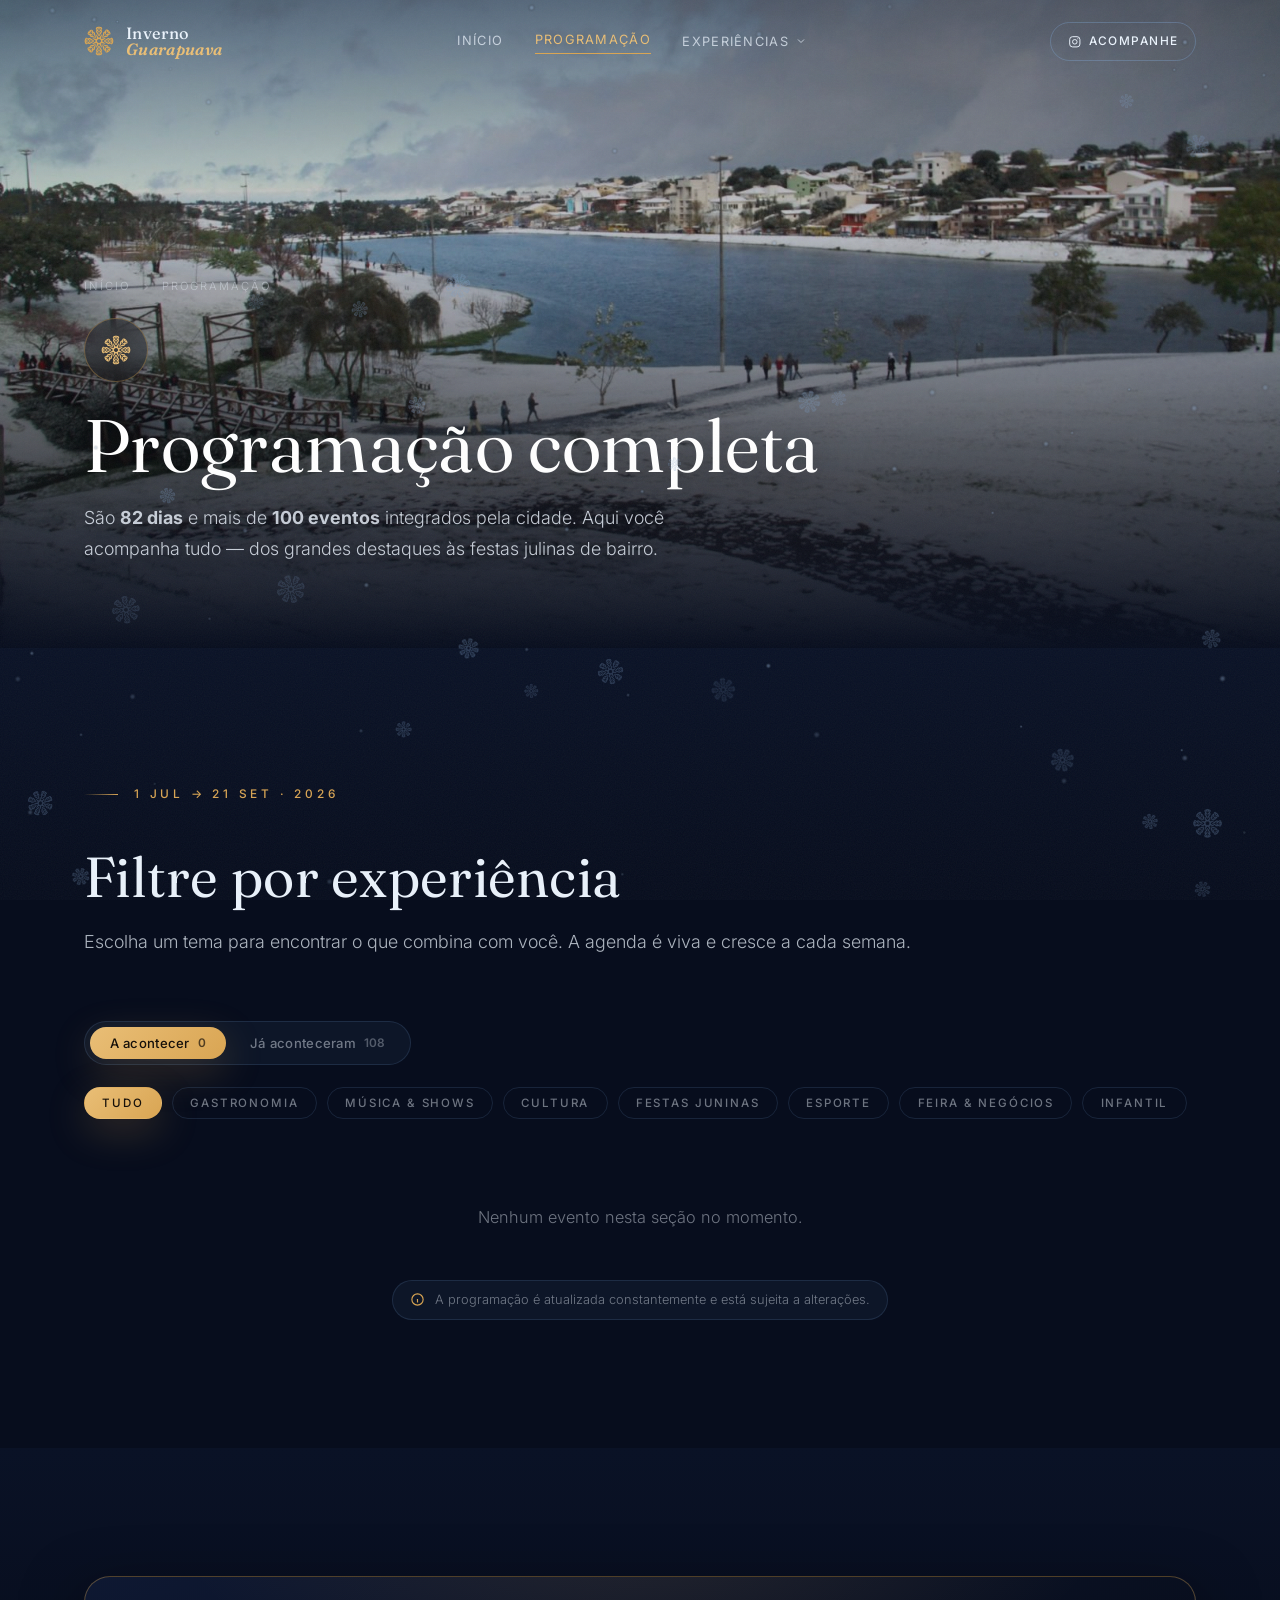
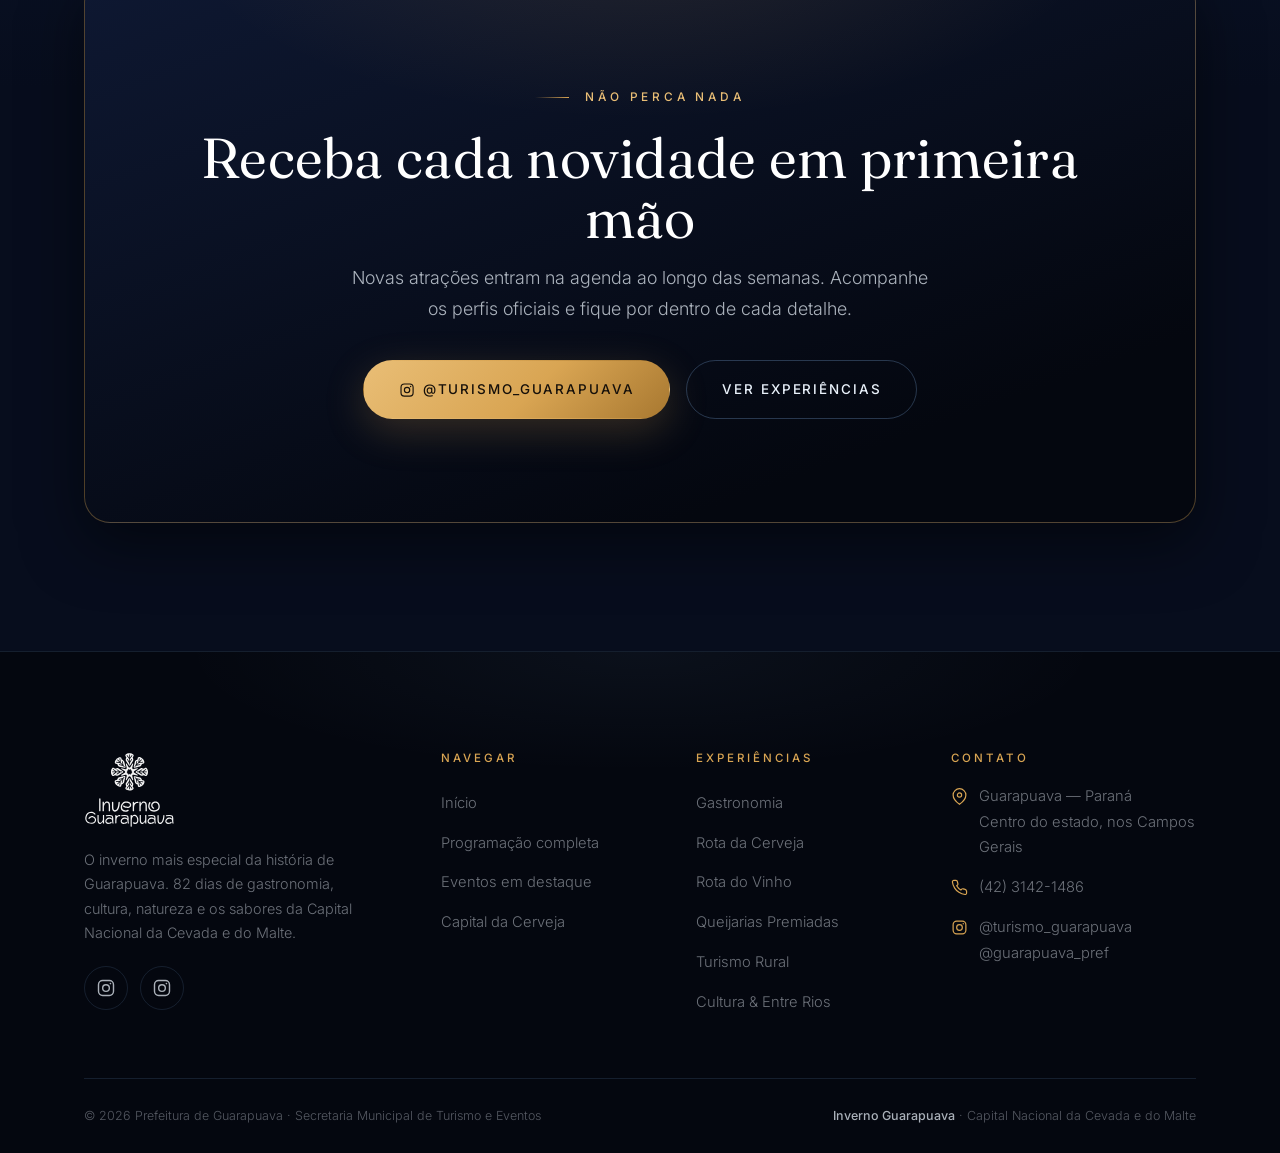
==== commit 13365101: "Add files via upload" ====
--- a/cronograma.html
+++ b/cronograma.html
@@ -1209,6 +1209,17 @@
             <h3>Corrida Maluka</h3>
             <p>Competição de veículos sem motor movidos por gravidade, realizada como parte da programação da Jornada Educatech: equipes unem criatividade, engenharia e velocidade na Cidade dos Lagos.</p>
             <div class="meta"><span><svg viewBox="0 0 24 24" fill="none" stroke="currentColor" stroke-width="1.8"><path d="M21 10c0 7-9 13-9 13s-9-6-9-13a9 9 0 0 1 18 0z"/><circle cx="12" cy="10" r="3"/></svg> Centro de Eventos Cidade dos Lagos</span><span><svg viewBox="0 0 24 24" fill="none" stroke="currentColor" stroke-width="1.8"><circle cx="12" cy="12" r="9"/><path d="M12 7v5l3 2"/></svg> 16h</span></div>
+          </div>
+          <div class="go" aria-hidden="true"><svg viewBox="0 0 24 24" fill="none" stroke="currentColor" stroke-width="2"><path d="M5 12h14M13 6l6 6-6 6"/></svg></div>
+        </article>
+
+        <article class="event reveal" data-cat="gastronomia musica">
+          <div class="date"><span class="d">6</span><span class="m">Set</span><span class="rg">15h</span></div>
+          <div>
+            <div class="tags"><span class="tag t-vinho">Vinho</span><span class="tag t-musica">Música</span><span class="tag t-pago">Ingresso pago</span></div>
+            <h3>Sunset Vinho &amp; Música — Vinícola Casa Magda</h3>
+            <p>A Vinícola Casa Magda apresenta o Sunset Vinho &amp; Música, um produto do DTI (Destinos Turísticos Inteligentes) que está no catálogo do Sebrae. Uma tarde sem restrição de idade, rodeada pela natureza, vinho, música e gastronomia, com momentos inesquecíveis ao pôr do sol.</p>
+            <div class="meta"><span><svg viewBox="0 0 24 24" fill="none" stroke="currentColor" stroke-width="1.8"><path d="M21 10c0 7-9 13-9 13s-9-6-9-13a9 9 0 0 1 18 0z"/><circle cx="12" cy="10" r="3"/></svg> Vinícola Casa Magda</span><span><svg viewBox="0 0 24 24" fill="none" stroke="currentColor" stroke-width="1.8"><circle cx="12" cy="12" r="9"/><path d="M12 7v5l3 2"/></svg> 15h — ingressos via link na bio do Instagram @vinicolacasamagda</span></div>
           </div>
           <div class="go" aria-hidden="true"><svg viewBox="0 0 24 24" fill="none" stroke="currentColor" stroke-width="2"><path d="M5 12h14M13 6l6 6-6 6"/></svg></div>
         </article>
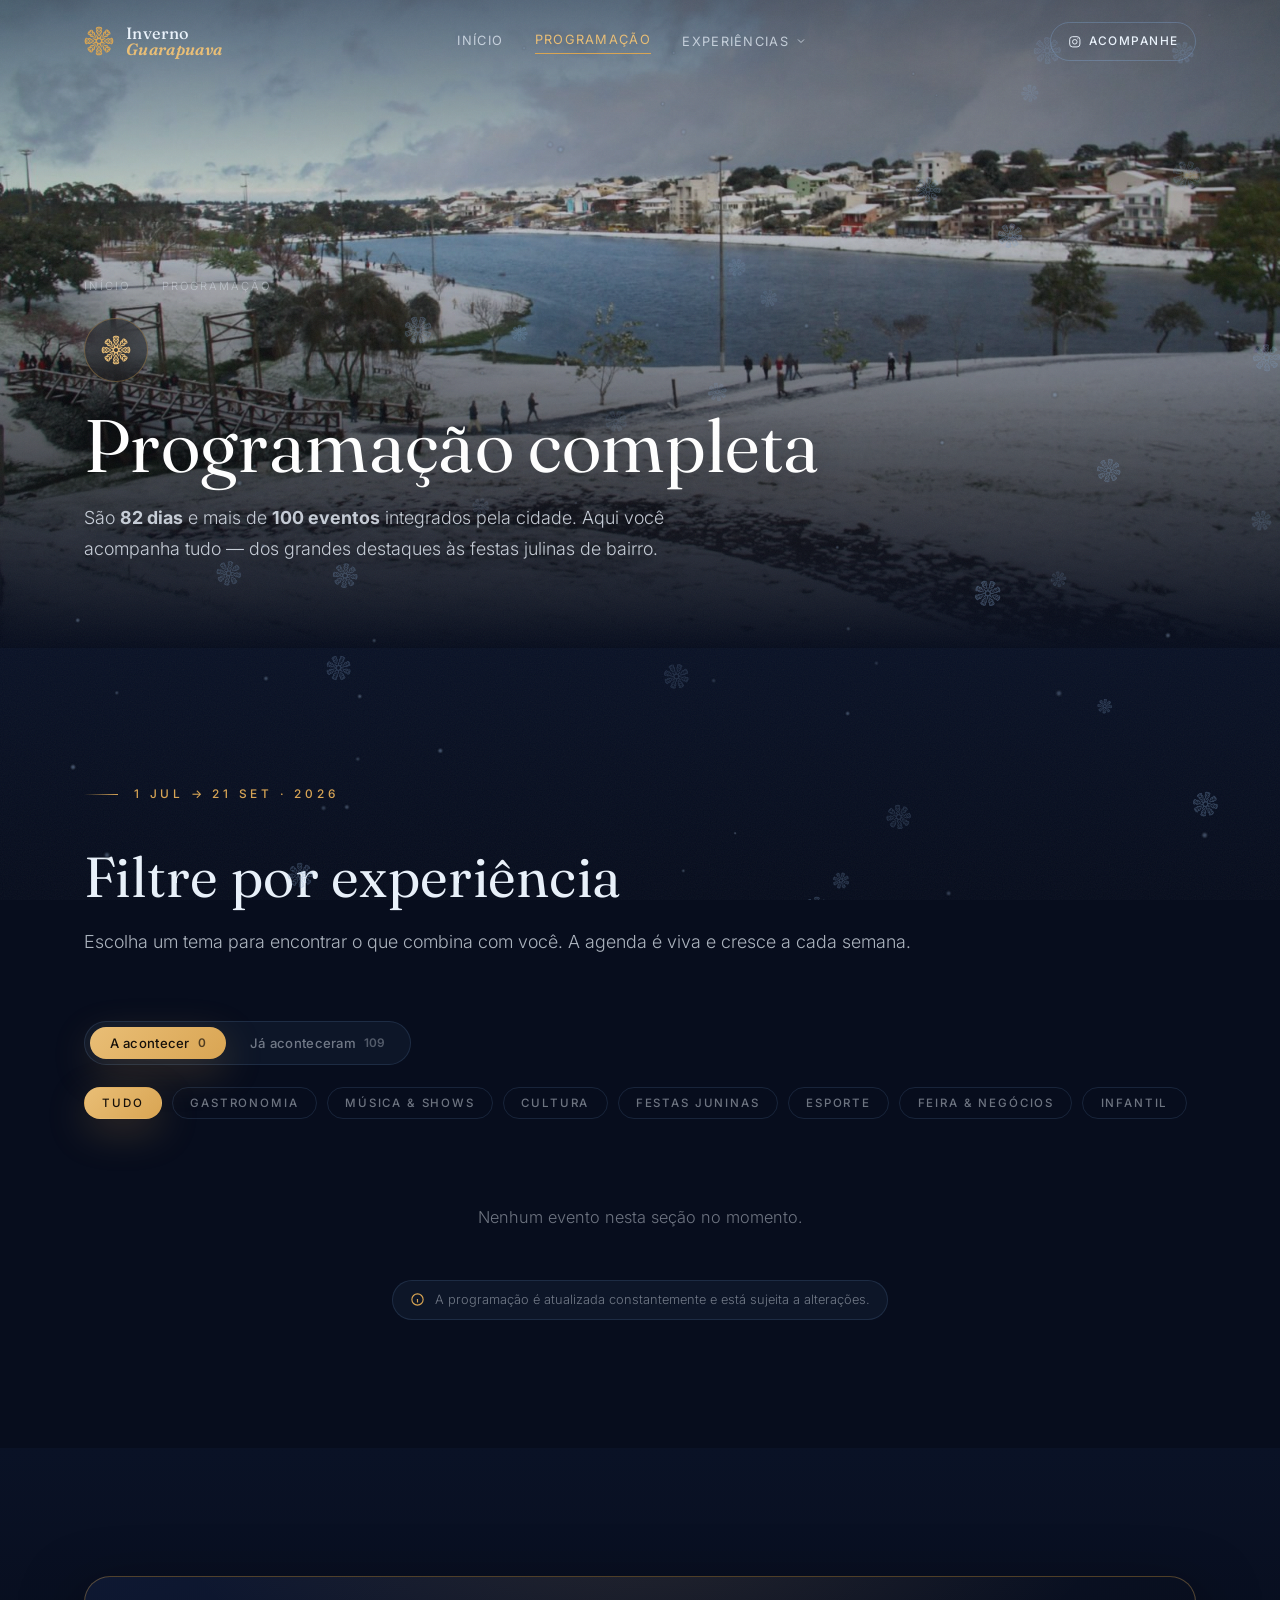
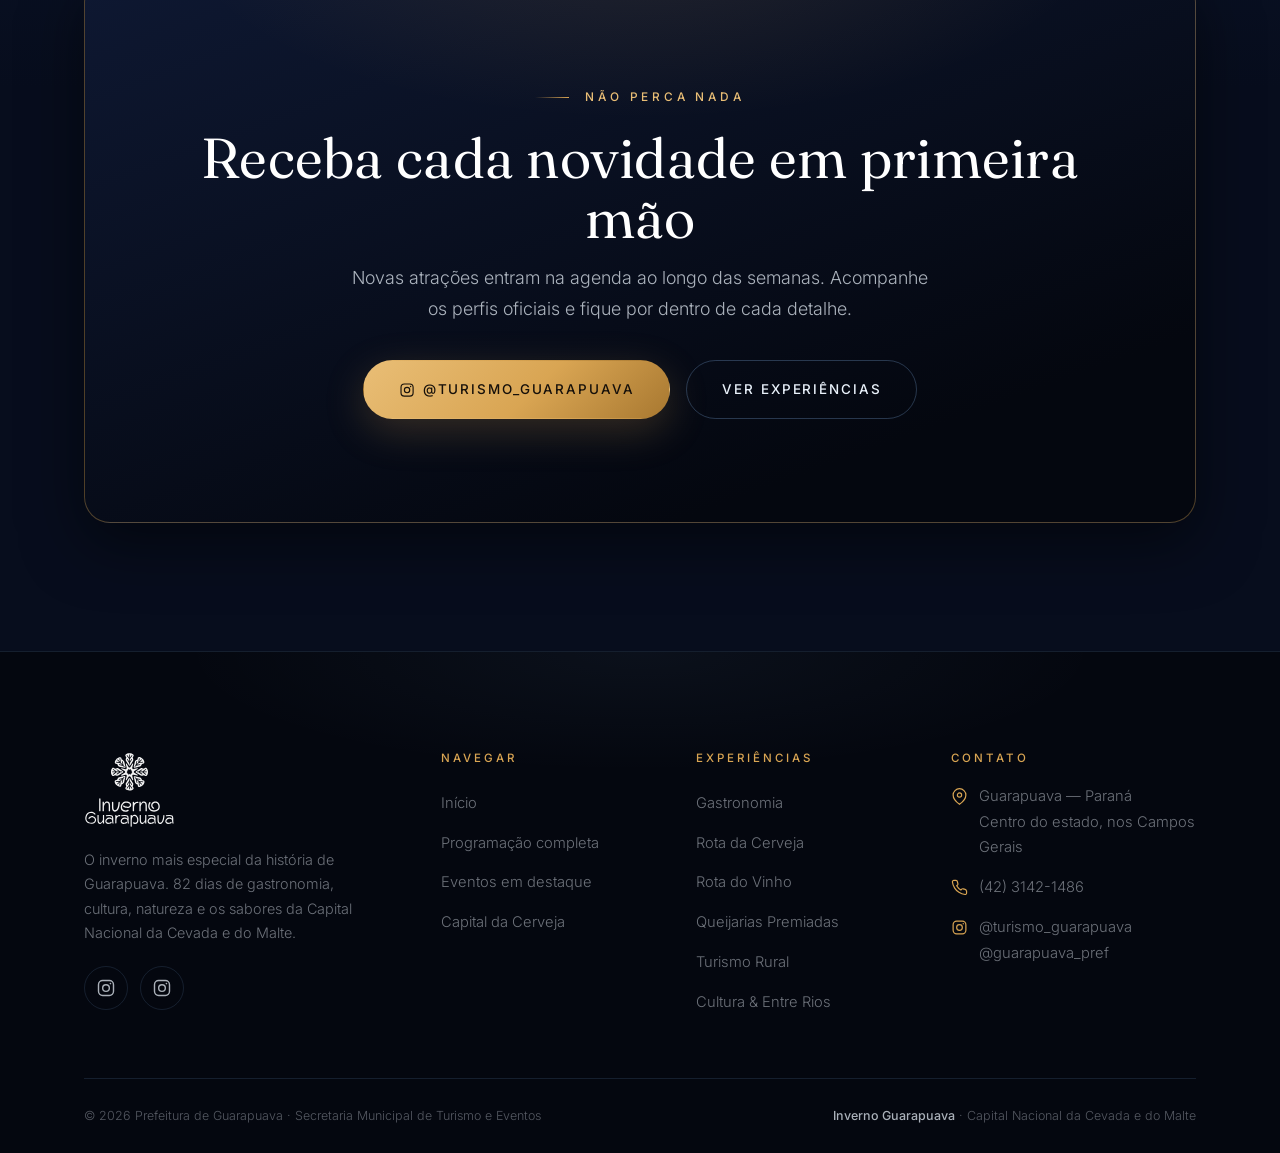
==== commit a624b23b: "Add files via upload" ====
--- a/cronograma.html
+++ b/cronograma.html
@@ -1145,6 +1145,17 @@
             <h3>II Concerto “Amor pela Pátria, Orgulho por Guarapuava”</h3>
             <p>Em comemoração à Semana da Pátria, uma noite especial de música, emoção e celebração do Brasil e de Guarapuava.</p>
             <div class="meta"><span><svg viewBox="0 0 24 24" fill="none" stroke="currentColor" stroke-width="1.8"><path d="M21 10c0 7-9 13-9 13s-9-6-9-13a9 9 0 0 1 18 0z"/><circle cx="12" cy="10" r="3"/></svg> Teatro Municipal Marina Karam Primak</span><span><svg viewBox="0 0 24 24" fill="none" stroke="currentColor" stroke-width="1.8"><circle cx="12" cy="12" r="9"/><path d="M12 7v5l3 2"/></svg> 19h30 — ingressos gratuitos via link na bio do Instagram @culturaguarapuava</span></div>
+          </div>
+          <div class="go" aria-hidden="true"><svg viewBox="0 0 24 24" fill="none" stroke="currentColor" stroke-width="2"><path d="M5 12h14M13 6l6 6-6 6"/></svg></div>
+        </article>
+
+        <article class="event reveal" data-cat="esporte">
+          <div class="date"><span class="d">4</span><span class="m">Set</span><span class="rg">14h</span></div>
+          <div>
+            <div class="tags"><span class="tag t-esporte">Esporte</span></div>
+            <h3>Abertura JESP — Jogos Escolares</h3>
+            <p>Os Jogos Estudantis da Semana da Pátria (JESP) promovem a integração entre os estudantes e incentivam a prática esportiva, proporcionando momentos de convivência, disciplina e espírito de equipe.</p>
+            <div class="meta"><span><svg viewBox="0 0 24 24" fill="none" stroke="currentColor" stroke-width="1.8"><circle cx="12" cy="12" r="9"/><path d="M12 7v5l3 2"/></svg> 14h</span></div>
           </div>
           <div class="go" aria-hidden="true"><svg viewBox="0 0 24 24" fill="none" stroke="currentColor" stroke-width="2"><path d="M5 12h14M13 6l6 6-6 6"/></svg></div>
         </article>
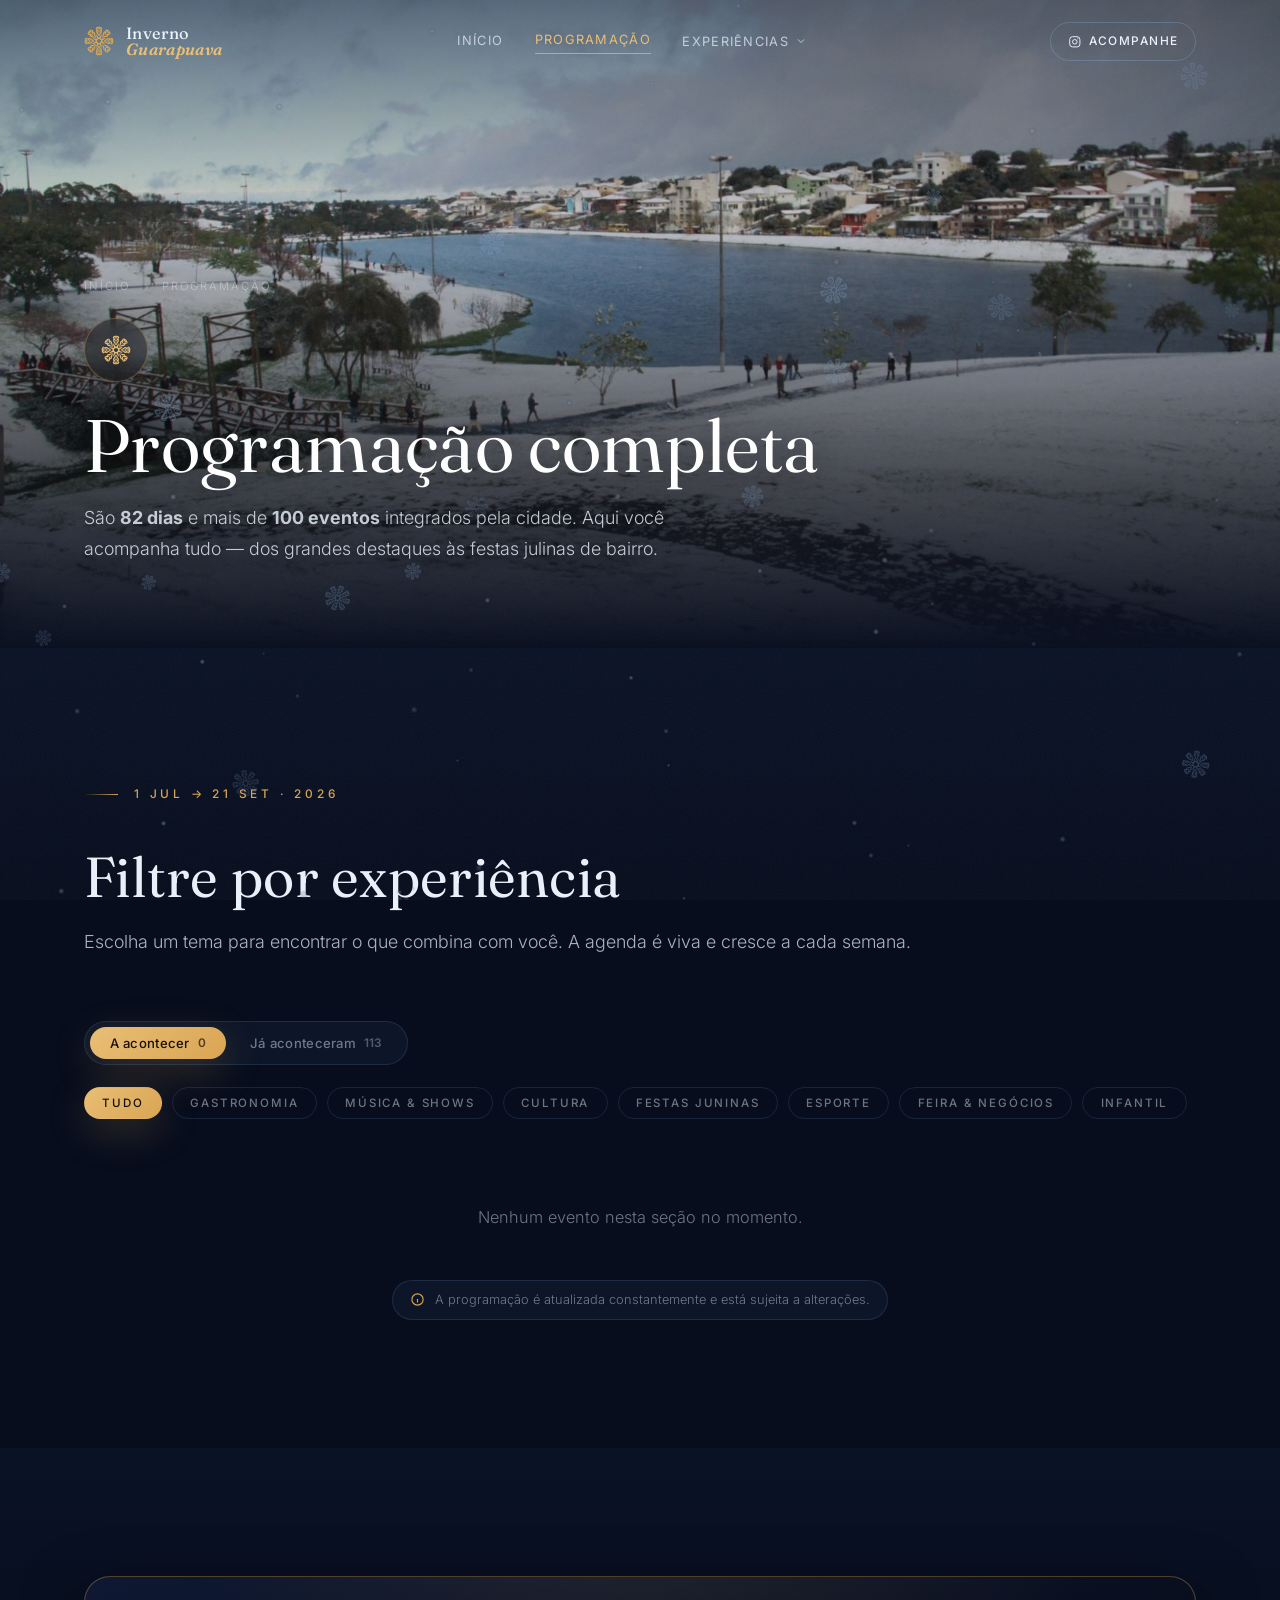
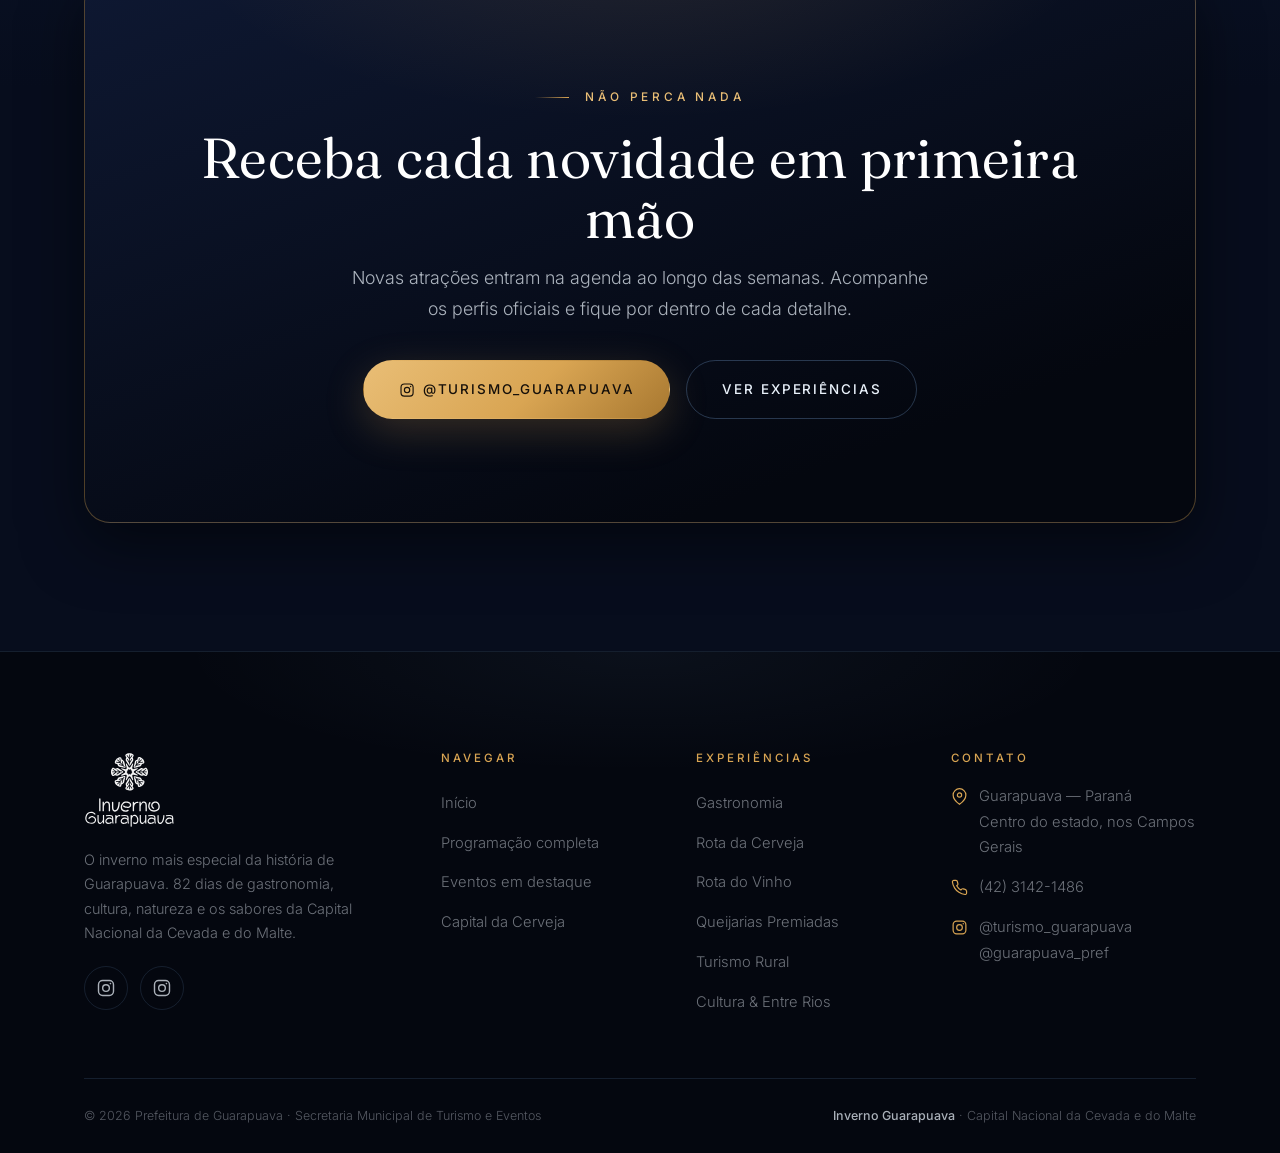
==== commit 2e5f761e: "Add files via upload" ====
--- a/cronograma.html
+++ b/cronograma.html
@@ -980,7 +980,7 @@
         </article>
 
         <article class="event reveal" data-cat="cultura">
-          <div class="date"><span class="d">27</span><span class="m">Ago</span><span class="rg">14h e 15h30</span></div>
+          <div class="date"><span class="d">27</span><span class="m">Ago</span><span class="rg">14h · 15h30</span></div>
           <div>
             <div class="tags"><span class="tag t-cultura">Cinema</span><span class="tag t-gratis">Gratuito</span></div>
             <h3>Mostra Audiovisual</h3>
@@ -1024,12 +1024,12 @@
         </article>
 
         <article class="event reveal" data-cat="gastronomia musica">
-          <div class="date"><span class="d">29</span><span class="m">Ago</span><span class="rg">8h</span></div>
+          <div class="date"><span class="d">29</span><span class="m">Ago</span><span class="rg">14h às 21h</span></div>
           <div>
             <div class="tags"><span class="tag t-gastro">Gastronomia</span><span class="tag t-musica">Música</span><span class="tag t-pago">Ingresso pago</span></div>
-            <h3>Churrasco Onfire</h3>
-            <p>Gastronomia e música em clima de inverno.</p>
-            <div class="meta"><span><svg viewBox="0 0 24 24" fill="none" stroke="currentColor" stroke-width="1.8"><path d="M21 10c0 7-9 13-9 13s-9-6-9-13a9 9 0 0 1 18 0z"/><circle cx="12" cy="10" r="3"/></svg> Centro de Eventos Cidade dos Lagos</span><span><svg viewBox="0 0 24 24" fill="none" stroke="currentColor" stroke-width="1.8"><circle cx="12" cy="12" r="9"/><path d="M12 7v5l3 2"/></svg> 08h à 00h</span></div>
+            <h3>Churrasco Onfire com Show de Fernando &amp; Sorocaba</h3>
+            <p>Em comemoração aos 12 anos da Cidade dos Lagos, prepare-se para viver uma experiência inesquecível: 4 horas de open churrasco, mais de 3 horas de show de Fernando &amp; Sorocaba, ativações especiais e muito mais.</p>
+            <div class="meta"><span><svg viewBox="0 0 24 24" fill="none" stroke="currentColor" stroke-width="1.8"><path d="M21 10c0 7-9 13-9 13s-9-6-9-13a9 9 0 0 1 18 0z"/><circle cx="12" cy="10" r="3"/></svg> Arena dos Lagos — Bairro Cidade dos Lagos</span><span><svg viewBox="0 0 24 24" fill="none" stroke="currentColor" stroke-width="1.8"><circle cx="12" cy="12" r="9"/><path d="M12 7v5l3 2"/></svg> 14h às 21h — ingressos via site oficial ou presencial no Shopping Cidade dos Lagos</span></div>
           </div>
           <div class="go" aria-hidden="true"><svg viewBox="0 0 24 24" fill="none" stroke="currentColor" stroke-width="2"><path d="M5 12h14M13 6l6 6-6 6"/></svg></div>
         </article>
@@ -1079,7 +1079,7 @@
         </article>
 
         <article class="event reveal" data-cat="cultura">
-          <div class="date"><span class="d">30</span><span class="m">Ago</span><span class="rg">16h30 e 18h30</span></div>
+          <div class="date"><span class="d">30</span><span class="m">Ago</span><span class="rg">16h30 · 18h30</span></div>
           <div>
             <div class="tags"><span class="tag t-cultura">Dança</span><span class="tag t-pago">Ingresso pago</span></div>
             <h3>Meu Sangue Latino — 1ª Mostra de Dança do Amélie Studio de Dança</h3>
@@ -1138,6 +1138,28 @@
           <div class="go" aria-hidden="true"><svg viewBox="0 0 24 24" fill="none" stroke="currentColor" stroke-width="2"><path d="M5 12h14M13 6l6 6-6 6"/></svg></div>
         </article>
 
+        <article class="event reveal" data-cat="cultura">
+          <div class="date"><span class="d">3</span><span class="m">Set</span><span class="rg">a 25 set</span></div>
+          <div>
+            <div class="tags"><span class="tag t-cultura">Exposição</span><span class="tag t-gratis">Gratuito</span></div>
+            <h3>Entre (ver), Fazer Sentir! III — Mostra de Arte APADEVI</h3>
+            <p>Realizada no Centro de Artes Iracema Trinco Ribeiro, a mostra apresenta os processos criativos desenvolvidos nas disciplinas de Arte e Estimulação Visual da APADEVI. A exposição valoriza a expressão artística, a criatividade e as diferentes formas de percepção e interação com a arte.</p>
+            <div class="meta"><span><svg viewBox="0 0 24 24" fill="none" stroke="currentColor" stroke-width="1.8"><path d="M21 10c0 7-9 13-9 13s-9-6-9-13a9 9 0 0 1 18 0z"/><circle cx="12" cy="10" r="3"/></svg> Centro de Artes Iracema Trinco Ribeiro</span></div>
+          </div>
+          <div class="go" aria-hidden="true"><svg viewBox="0 0 24 24" fill="none" stroke="currentColor" stroke-width="2"><path d="M5 12h14M13 6l6 6-6 6"/></svg></div>
+        </article>
+
+        <article class="event reveal" data-cat="cultura">
+          <div class="date"><span class="d">3</span><span class="m">Set</span><span class="rg">a 29 set</span></div>
+          <div>
+            <div class="tags"><span class="tag t-cultura">Exposição</span><span class="tag t-gratis">Gratuito</span></div>
+            <h3>Partes de Mim — Exposição de Arte</h3>
+            <p>Uma reflexão sobre a trajetória de um corpo em constante construção. A mostra percorre diferentes fases da vida, da infância à velhice, abordando temas como desejo, contato, expectativas sociais, experiências e marcas deixadas pelo tempo.</p>
+            <div class="meta"><span><svg viewBox="0 0 24 24" fill="none" stroke="currentColor" stroke-width="1.8"><path d="M21 10c0 7-9 13-9 13s-9-6-9-13a9 9 0 0 1 18 0z"/><circle cx="12" cy="10" r="3"/></svg> Biblioteca Municipal Padre Ruiz de Montoya — Casa da Cultura</span></div>
+          </div>
+          <div class="go" aria-hidden="true"><svg viewBox="0 0 24 24" fill="none" stroke="currentColor" stroke-width="2"><path d="M5 12h14M13 6l6 6-6 6"/></svg></div>
+        </article>
+
         <article class="event reveal" data-cat="musica cultura">
           <div class="date"><span class="d">3</span><span class="m">Set</span><span class="rg">19h30</span></div>
           <div>
@@ -1239,6 +1261,17 @@
           <div class="date"><span class="d">6</span><span class="m">Set</span><span class="rg">19h30</span></div>
           <div>
             <div class="tags"><span class="tag t-cultura">Cultura</span><span class="tag t-musica">Música</span><span class="tag t-pago">Sympla</span></div>
+            <h3>Italia Nostra — Canções Clássicas Italianas</h3>
+            <p>Espetáculo musical ao vivo que celebra a riqueza e a tradição da música italiana. O cantor Etcheverry Santi Rebelatto conduz o público por um repertório de clássicos, em uma experiência que une música, cultura e emoção.</p>
+            <div class="meta"><span><svg viewBox="0 0 24 24" fill="none" stroke="currentColor" stroke-width="1.8"><path d="M21 10c0 7-9 13-9 13s-9-6-9-13a9 9 0 0 1 18 0z"/><circle cx="12" cy="10" r="3"/></svg> Teatro Municipal Marina Karam Primak</span><span><svg viewBox="0 0 24 24" fill="none" stroke="currentColor" stroke-width="1.8"><circle cx="12" cy="12" r="9"/><path d="M12 7v5l3 2"/></svg> 19h30 — ingressos via Sympla.com.br</span></div>
+          </div>
+          <div class="go" aria-hidden="true"><svg viewBox="0 0 24 24" fill="none" stroke="currentColor" stroke-width="2"><path d="M5 12h14M13 6l6 6-6 6"/></svg></div>
+        </article>
+
+        <article class="event reveal" data-cat="cultura musica">
+          <div class="date"><span class="d">6</span><span class="m">Set</span><span class="rg">19h30</span></div>
+          <div>
+            <div class="tags"><span class="tag t-cultura">Cultura</span><span class="tag t-musica">Música</span><span class="tag t-pago">Sympla</span></div>
             <h3>Light Symphony — Italia Nostra</h3>
             <p>Um espetáculo de música clássica e ópera italiana, iluminado por uma atmosfera única e inesquecível, com mais de 100 velas.</p>
             <div class="meta"><span><svg viewBox="0 0 24 24" fill="none" stroke="currentColor" stroke-width="1.8"><path d="M21 10c0 7-9 13-9 13s-9-6-9-13a9 9 0 0 1 18 0z"/><circle cx="12" cy="10" r="3"/></svg> Teatro Municipal Marina Karam Primak</span><span><svg viewBox="0 0 24 24" fill="none" stroke="currentColor" stroke-width="1.8"><circle cx="12" cy="12" r="9"/><path d="M12 7v5l3 2"/></svg> 19h30</span></div>
@@ -1262,6 +1295,17 @@
             <h3>Workshop Cervejas Especiais</h3>
             <p>A Associação de Cervejarias de Guarapuava (Guaracerva) convida para o Workshop de Cervejas Especiais, um encontro para conhecer melhor as cervejas locais, descobrir suas características e sabores, além de conectar a cultura cervejeira com turismo, gastronomia e negócios. Uma oportunidade para degustar, criar conexões e fortalecer o universo da cerveja artesanal na cidade. Mais informações no Instagram @guaracerva.</p>
             <div class="meta"><span><svg viewBox="0 0 24 24" fill="none" stroke="currentColor" stroke-width="1.8"><path d="M21 10c0 7-9 13-9 13s-9-6-9-13a9 9 0 0 1 18 0z"/><circle cx="12" cy="10" r="3"/></svg> Cervejaria Jordana</span><span><svg viewBox="0 0 24 24" fill="none" stroke="currentColor" stroke-width="1.8"><circle cx="12" cy="12" r="9"/><path d="M12 7v5l3 2"/></svg> 18h — inscrição via formulário</span></div>
+          </div>
+          <div class="go" aria-hidden="true"><svg viewBox="0 0 24 24" fill="none" stroke="currentColor" stroke-width="2"><path d="M5 12h14M13 6l6 6-6 6"/></svg></div>
+        </article>
+
+        <article class="event reveal" data-cat="cultura">
+          <div class="date"><span class="d">12</span><span class="m">Set</span><span class="rg">e 13 set</span></div>
+          <div>
+            <div class="tags"><span class="tag t-cultura">Cultura Pop</span><span class="tag t-pago">Ingresso pago</span></div>
+            <h3>GorpaGeek Experience</h3>
+            <p>Com a presença do dublador Guilherme Briggs, além de Feh Dantas e Raul Schlosser, serão dois dias repletos de atrações, convidados, campeonatos, concursos, lojas, artistas e muita cultura geek esperando por você!</p>
+            <div class="meta"><span><svg viewBox="0 0 24 24" fill="none" stroke="currentColor" stroke-width="1.8"><path d="M21 10c0 7-9 13-9 13s-9-6-9-13a9 9 0 0 1 18 0z"/><circle cx="12" cy="10" r="3"/></svg> Espaço Fiori</span><span><svg viewBox="0 0 24 24" fill="none" stroke="currentColor" stroke-width="1.8"><circle cx="12" cy="12" r="9"/><path d="M12 7v5l3 2"/></svg> Ingressos via Showingresso.com.br</span></div>
           </div>
           <div class="go" aria-hidden="true"><svg viewBox="0 0 24 24" fill="none" stroke="currentColor" stroke-width="2"><path d="M5 12h14M13 6l6 6-6 6"/></svg></div>
         </article>
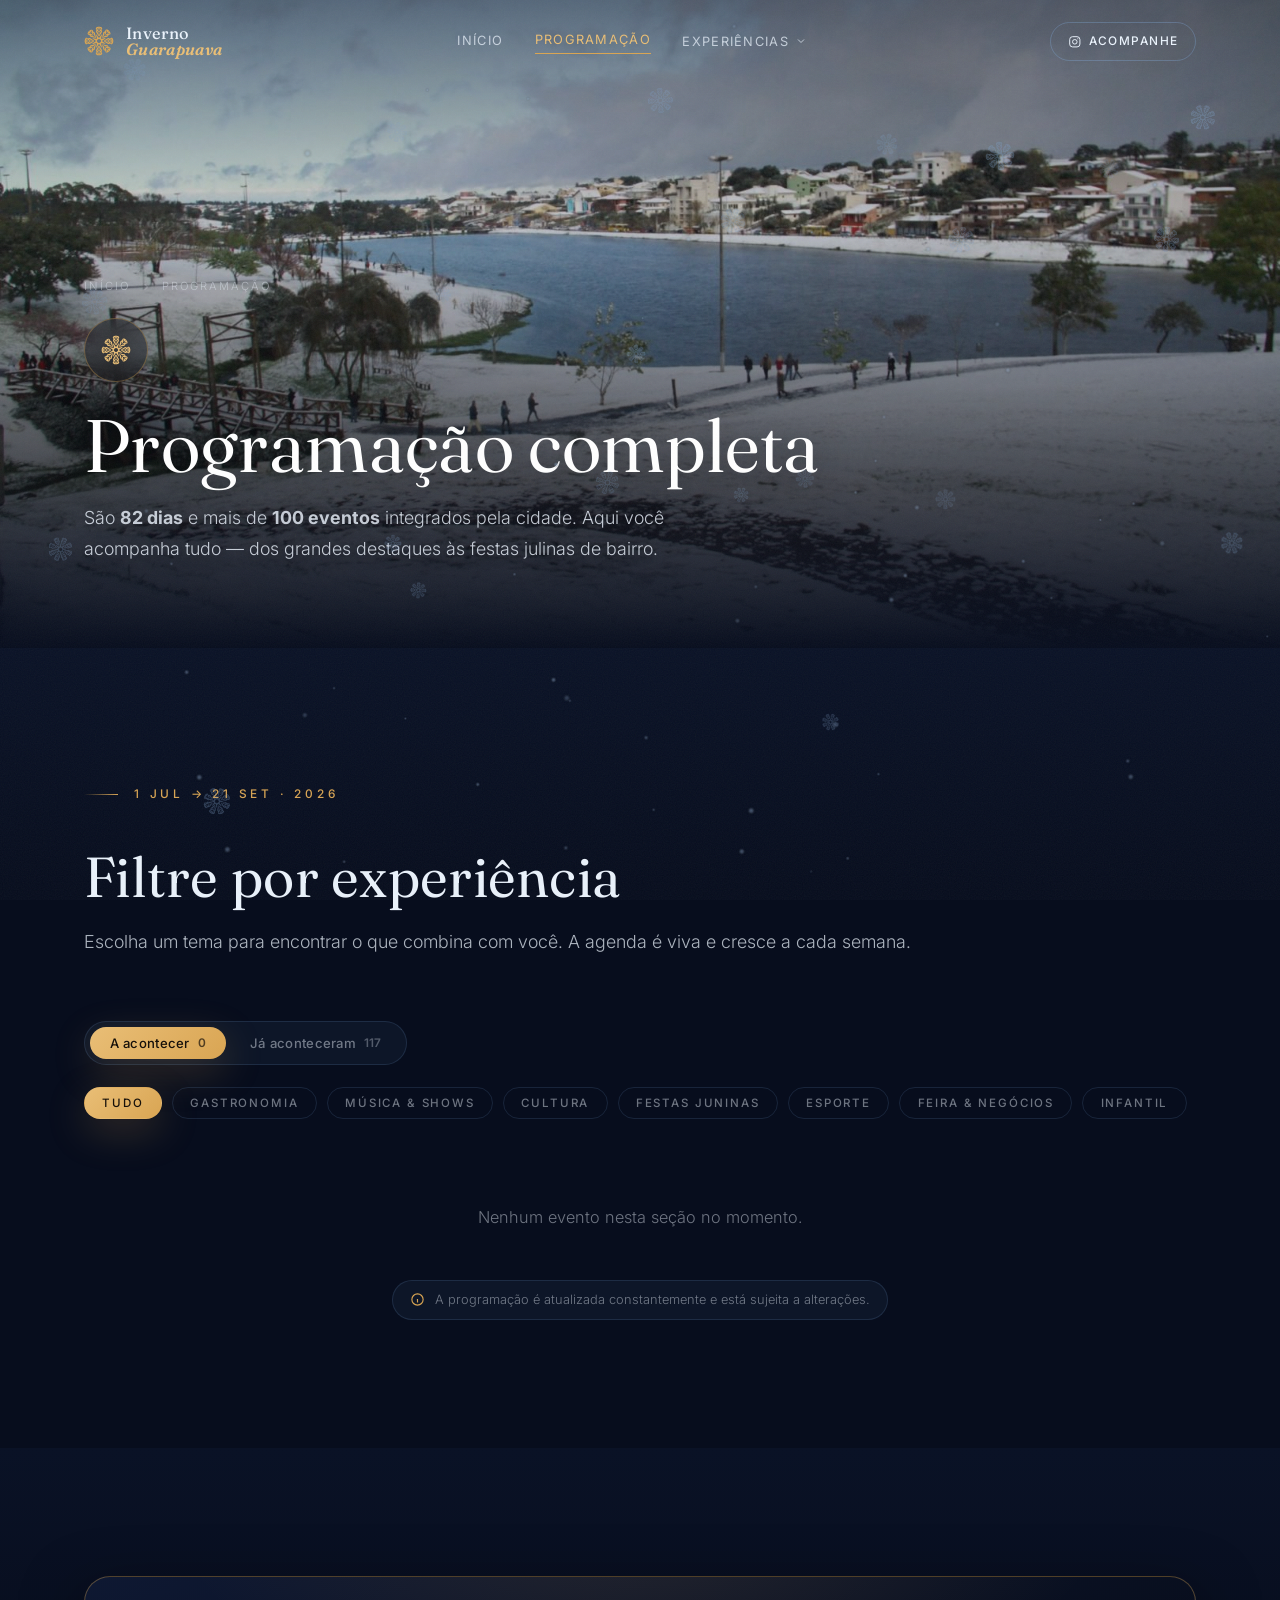
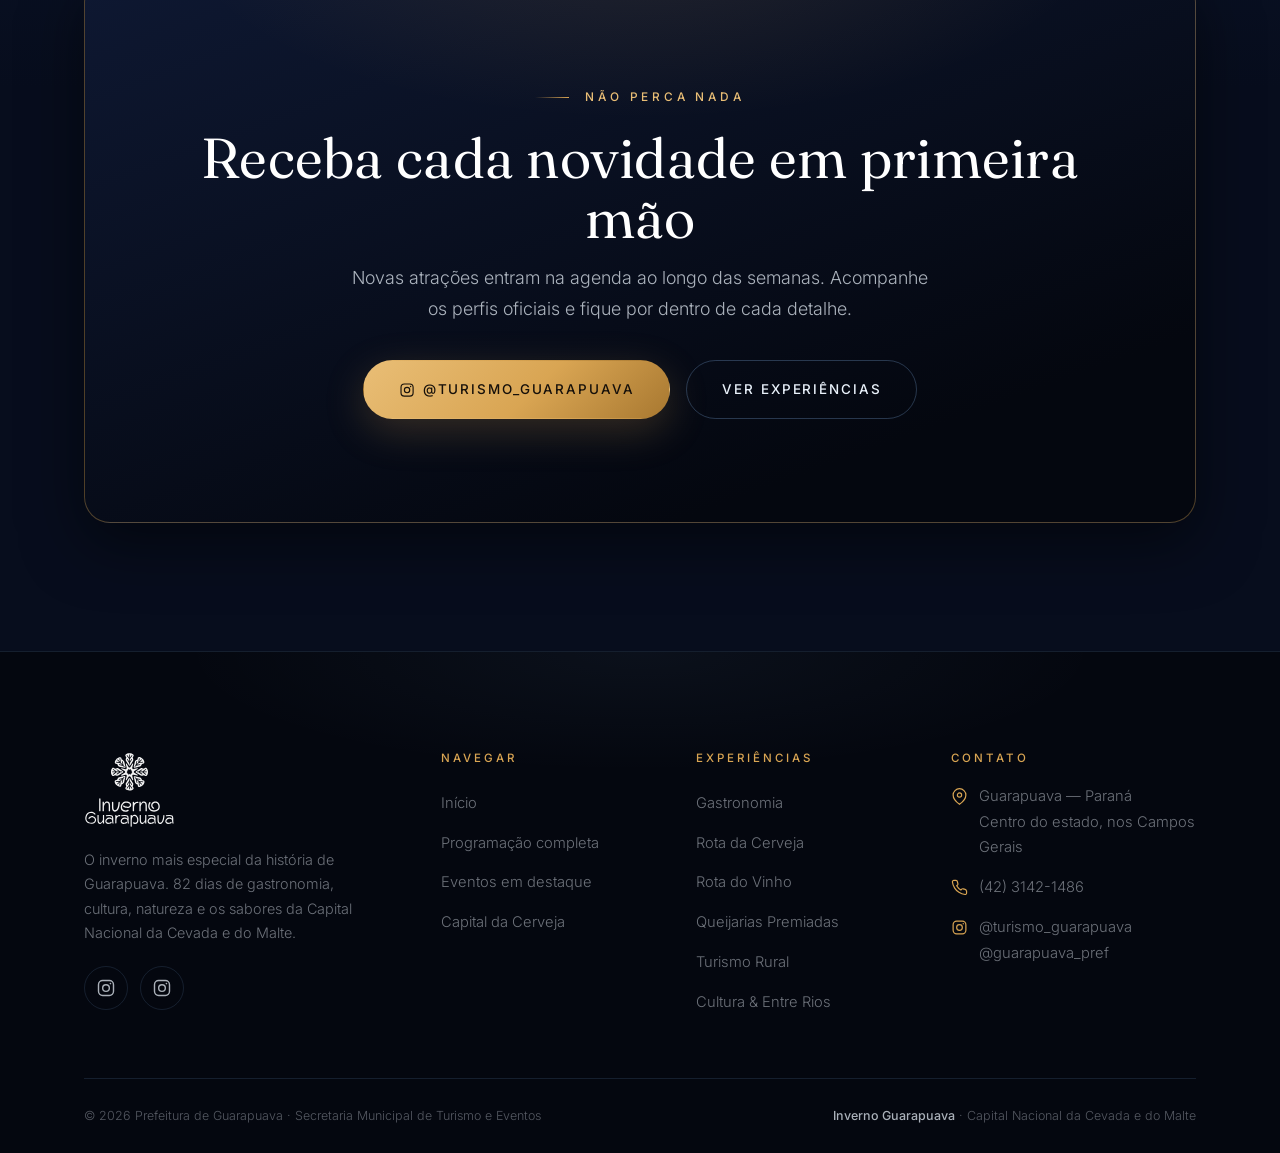
==== commit ca5c0086: "Add files via upload" ====
--- a/cronograma.html
+++ b/cronograma.html
@@ -1182,6 +1182,17 @@
           <div class="go" aria-hidden="true"><svg viewBox="0 0 24 24" fill="none" stroke="currentColor" stroke-width="2"><path d="M5 12h14M13 6l6 6-6 6"/></svg></div>
         </article>
 
+        <article class="event reveal" data-cat="cultura musica">
+          <div class="date"><span class="d">4</span><span class="m">Set</span><span class="rg">18h30</span></div>
+          <div>
+            <div class="tags"><span class="tag t-cultura">Cultura</span><span class="tag t-musica">Música</span><span class="tag t-gratis">Gratuito</span></div>
+            <h3>Encontro de Alunos do Prof. Gabriel Mazon</h3>
+            <p>A Fundação Cultural Suábio-Brasileira convida você para o Encontro de Alunos do Prof. Gabriel Mazon: os alunos apresentam ao público o aprendizado e o desenvolvimento construídos ao longo das aulas de piano.</p>
+            <div class="meta"><span><svg viewBox="0 0 24 24" fill="none" stroke="currentColor" stroke-width="1.8"><path d="M21 10c0 7-9 13-9 13s-9-6-9-13a9 9 0 0 1 18 0z"/><circle cx="12" cy="10" r="3"/></svg> Centro Cultural Mathias Leh — Entre Rios</span><span><svg viewBox="0 0 24 24" fill="none" stroke="currentColor" stroke-width="1.8"><circle cx="12" cy="12" r="9"/><path d="M12 7v5l3 2"/></svg> 18h30</span></div>
+          </div>
+          <div class="go" aria-hidden="true"><svg viewBox="0 0 24 24" fill="none" stroke="currentColor" stroke-width="2"><path d="M5 12h14M13 6l6 6-6 6"/></svg></div>
+        </article>
+
         <article class="event reveal" data-cat="cultura">
           <div class="date"><span class="d">4</span><span class="m">Set</span><span class="rg">19h</span></div>
           <div>
@@ -1268,17 +1279,6 @@
           <div class="go" aria-hidden="true"><svg viewBox="0 0 24 24" fill="none" stroke="currentColor" stroke-width="2"><path d="M5 12h14M13 6l6 6-6 6"/></svg></div>
         </article>
 
-        <article class="event reveal" data-cat="cultura musica">
-          <div class="date"><span class="d">6</span><span class="m">Set</span><span class="rg">19h30</span></div>
-          <div>
-            <div class="tags"><span class="tag t-cultura">Cultura</span><span class="tag t-musica">Música</span><span class="tag t-pago">Sympla</span></div>
-            <h3>Light Symphony — Italia Nostra</h3>
-            <p>Um espetáculo de música clássica e ópera italiana, iluminado por uma atmosfera única e inesquecível, com mais de 100 velas.</p>
-            <div class="meta"><span><svg viewBox="0 0 24 24" fill="none" stroke="currentColor" stroke-width="1.8"><path d="M21 10c0 7-9 13-9 13s-9-6-9-13a9 9 0 0 1 18 0z"/><circle cx="12" cy="10" r="3"/></svg> Teatro Municipal Marina Karam Primak</span><span><svg viewBox="0 0 24 24" fill="none" stroke="currentColor" stroke-width="1.8"><circle cx="12" cy="12" r="9"/><path d="M12 7v5l3 2"/></svg> 19h30</span></div>
-          </div>
-          <div class="go" aria-hidden="true"><svg viewBox="0 0 24 24" fill="none" stroke="currentColor" stroke-width="2"><path d="M5 12h14M13 6l6 6-6 6"/></svg></div>
-        </article>
-
         <article class="event reveal" data-cat="cultura">
           <div class="date"><span class="d">7</span><span class="m">Set</span></div>
           <div>
@@ -1310,6 +1310,17 @@
           <div class="go" aria-hidden="true"><svg viewBox="0 0 24 24" fill="none" stroke="currentColor" stroke-width="2"><path d="M5 12h14M13 6l6 6-6 6"/></svg></div>
         </article>
 
+        <article class="event reveal" data-cat="esporte">
+          <div class="date"><span class="d">13</span><span class="m">Set</span><span class="rg">8h</span></div>
+          <div>
+            <div class="tags"><span class="tag t-esporte">Bem-estar</span><span class="tag t-gratis">Gratuito</span></div>
+            <h3>Yoga no Parque — Cidade dos Lagos</h3>
+            <p>Como parte da programação dos 12 anos da Cidade dos Lagos, a comunidade é convidada para o Yoga no Parque, uma atividade gratuita e aberta para pessoas de todas as idades, sem necessidade de experiência prévia: reserve a manhã para um momento de bem-estar e conexão com a natureza.</p>
+            <div class="meta"><span><svg viewBox="0 0 24 24" fill="none" stroke="currentColor" stroke-width="1.8"><path d="M21 10c0 7-9 13-9 13s-9-6-9-13a9 9 0 0 1 18 0z"/><circle cx="12" cy="10" r="3"/></svg> Central Park — Cidade dos Lagos</span><span><svg viewBox="0 0 24 24" fill="none" stroke="currentColor" stroke-width="1.8"><circle cx="12" cy="12" r="9"/><path d="M12 7v5l3 2"/></svg> 8h</span></div>
+          </div>
+          <div class="go" aria-hidden="true"><svg viewBox="0 0 24 24" fill="none" stroke="currentColor" stroke-width="2"><path d="M5 12h14M13 6l6 6-6 6"/></svg></div>
+        </article>
+
         <article class="event reveal" data-cat="feira">
           <div class="date"><span class="d">16</span><span class="m">Set</span><span class="rg">8h</span></div>
           <div>
@@ -1354,6 +1365,17 @@
           <div class="go" aria-hidden="true"><svg viewBox="0 0 24 24" fill="none" stroke="currentColor" stroke-width="2"><path d="M5 12h14M13 6l6 6-6 6"/></svg></div>
         </article>
 
+        <article class="event reveal" data-cat="esporte">
+          <div class="date"><span class="d">19</span><span class="m">Set</span><span class="rg">6h30</span></div>
+          <div>
+            <div class="tags"><span class="tag t-esporte">Esporte Equestre</span></div>
+            <h3>Competição de Enduro Equestre — 3ª Etapa Paranaense</h3>
+            <p>Conhecido como uma espécie de "maratona a cavalo", o Enduro Equestre possui provas que podem variar de 10 a 160 quilômetros. Em Guarapuava, serão disputados percursos de 10 a 80 quilômetros, em uma prova de caráter nacional, que também contará pontos para o ranking da Confederação Brasileira de Hipismo.</p>
+            <div class="meta"><span><svg viewBox="0 0 24 24" fill="none" stroke="currentColor" stroke-width="1.8"><path d="M21 10c0 7-9 13-9 13s-9-6-9-13a9 9 0 0 1 18 0z"/><circle cx="12" cy="10" r="3"/></svg> FAPA e Centro de Eventos Agrária — Distrito Entre Rios</span><span><svg viewBox="0 0 24 24" fill="none" stroke="currentColor" stroke-width="1.8"><circle cx="12" cy="12" r="9"/><path d="M12 7v5l3 2"/></svg> 6h30 às 17h</span></div>
+          </div>
+          <div class="go" aria-hidden="true"><svg viewBox="0 0 24 24" fill="none" stroke="currentColor" stroke-width="2"><path d="M5 12h14M13 6l6 6-6 6"/></svg></div>
+        </article>
+
         <article class="event reveal" data-cat="cultura musica">
           <div class="date"><span class="d">19</span><span class="m">Set</span><span class="rg">17h</span></div>
           <div>
@@ -1361,6 +1383,28 @@
             <h3>Encontro das Amigas</h3>
             <p>14ª edição, com jantar, chopp, show ao vivo, DJ, brindes, prêmios e ação social. Compra na Loja Jo Modas ou pelo site Show Ingressos.</p>
             <div class="meta"><span><svg viewBox="0 0 24 24" fill="none" stroke="currentColor" stroke-width="1.8"><path d="M21 10c0 7-9 13-9 13s-9-6-9-13a9 9 0 0 1 18 0z"/><circle cx="12" cy="10" r="3"/></svg> Centro de Eventos Cidade dos Lagos</span><span><svg viewBox="0 0 24 24" fill="none" stroke="currentColor" stroke-width="1.8"><circle cx="12" cy="12" r="9"/><path d="M12 7v5l3 2"/></svg> a partir das 17h</span></div>
+          </div>
+          <div class="go" aria-hidden="true"><svg viewBox="0 0 24 24" fill="none" stroke="currentColor" stroke-width="2"><path d="M5 12h14M13 6l6 6-6 6"/></svg></div>
+        </article>
+
+        <article class="event reveal" data-cat="cultura">
+          <div class="date"><span class="d">20</span><span class="m">Set</span><span class="rg">10h</span></div>
+          <div>
+            <div class="tags"><span class="tag t-cultura">Cultura</span><span class="tag t-cultura">Religioso</span></div>
+            <h3>3ª Festa da Primavera — Santuário de Schoenstatt</h3>
+            <p>Celebração dos 100 anos do Instituto das Irmãs de Maria de Schoenstatt: um convite para viver juntos um dia de fé, alegria, fraternidade e celebração. A programação conta com oração do terço, apresentação das Apóstolas, dança alemã e Santa Missa, além de barraquinhas com deliciosas comidas.</p>
+            <div class="meta"><span><svg viewBox="0 0 24 24" fill="none" stroke="currentColor" stroke-width="1.8"><path d="M21 10c0 7-9 13-9 13s-9-6-9-13a9 9 0 0 1 18 0z"/><circle cx="12" cy="10" r="3"/></svg> Santuário de Schoenstatt</span><span><svg viewBox="0 0 24 24" fill="none" stroke="currentColor" stroke-width="1.8"><circle cx="12" cy="12" r="9"/><path d="M12 7v5l3 2"/></svg> a partir das 10h</span></div>
+          </div>
+          <div class="go" aria-hidden="true"><svg viewBox="0 0 24 24" fill="none" stroke="currentColor" stroke-width="2"><path d="M5 12h14M13 6l6 6-6 6"/></svg></div>
+        </article>
+
+        <article class="event reveal" data-cat="cultura musica">
+          <div class="date"><span class="d">23</span><span class="m">Set</span><span class="rg">18h30</span></div>
+          <div>
+            <div class="tags"><span class="tag t-cultura">Cultura</span><span class="tag t-musica">Música</span><span class="tag t-gratis">Gratuito</span></div>
+            <h3>Encontro de Alunos do Prof. Eliade Lima</h3>
+            <p>Em alusão às comemorações da Independência do Brasil, o Encontro de Alunos do Prof. Eliade Lima acontece no dia 23 de setembro. Por meio da música, os alunos compartilham com o público o aprendizado desenvolvido ao longo das aulas, em uma apresentação que une formação musical e celebração de uma importante data da nossa história.</p>
+            <div class="meta"><span><svg viewBox="0 0 24 24" fill="none" stroke="currentColor" stroke-width="1.8"><path d="M21 10c0 7-9 13-9 13s-9-6-9-13a9 9 0 0 1 18 0z"/><circle cx="12" cy="10" r="3"/></svg> Centro Cultural Mathias Leh — Entre Rios</span><span><svg viewBox="0 0 24 24" fill="none" stroke="currentColor" stroke-width="1.8"><circle cx="12" cy="12" r="9"/><path d="M12 7v5l3 2"/></svg> 18h30</span></div>
           </div>
           <div class="go" aria-hidden="true"><svg viewBox="0 0 24 24" fill="none" stroke="currentColor" stroke-width="2"><path d="M5 12h14M13 6l6 6-6 6"/></svg></div>
         </article>
